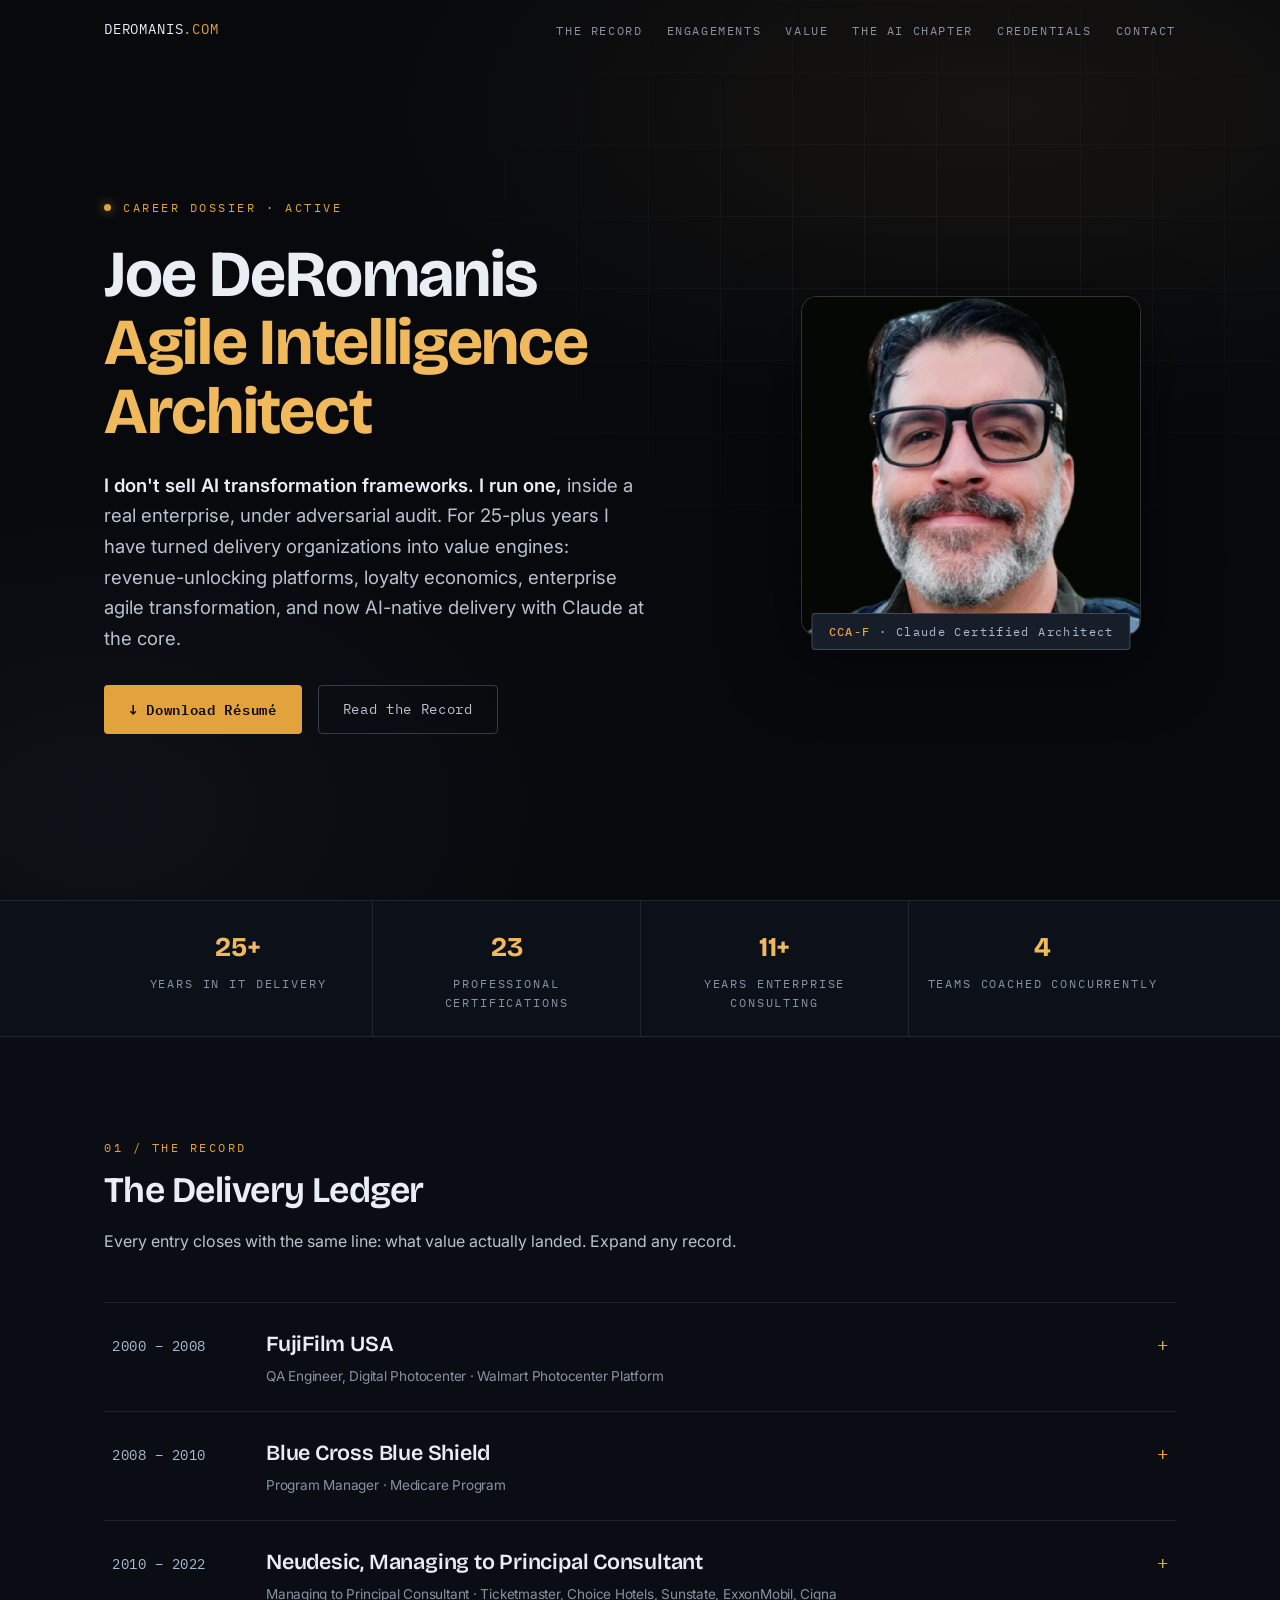
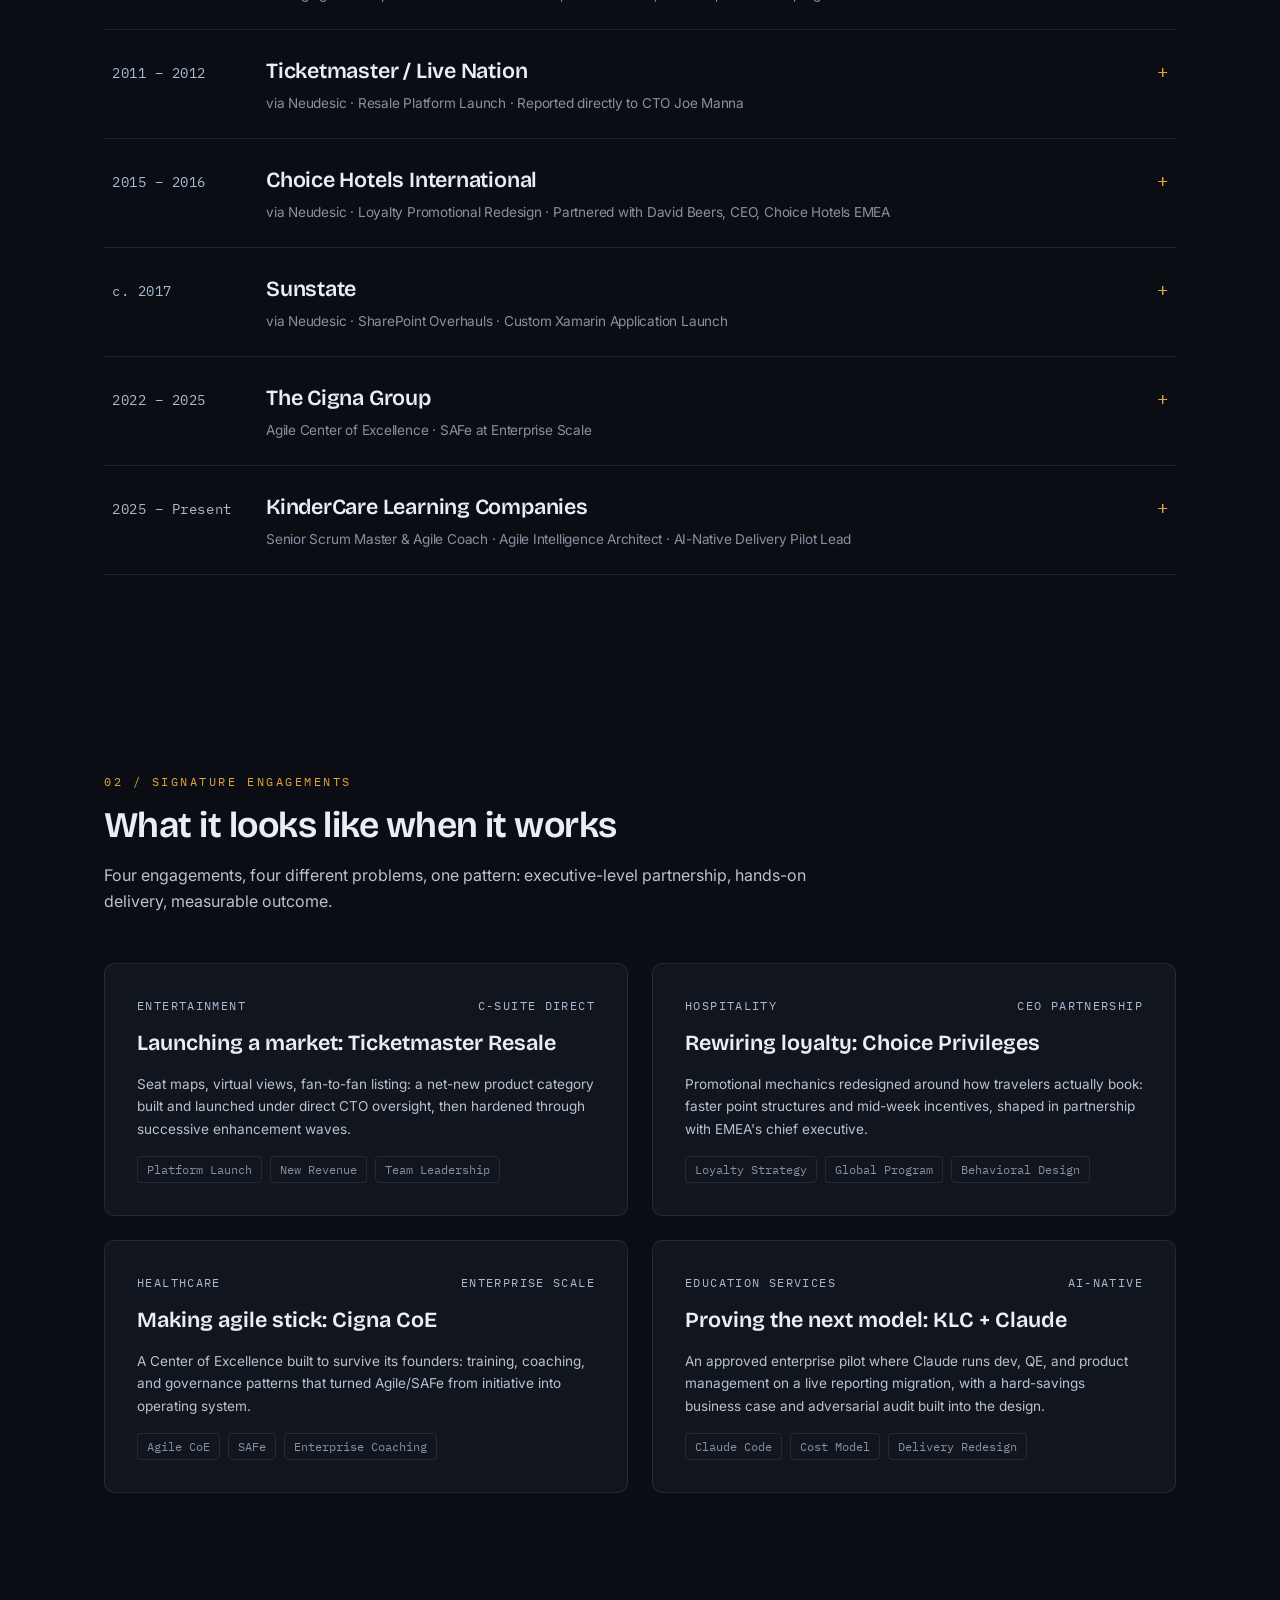
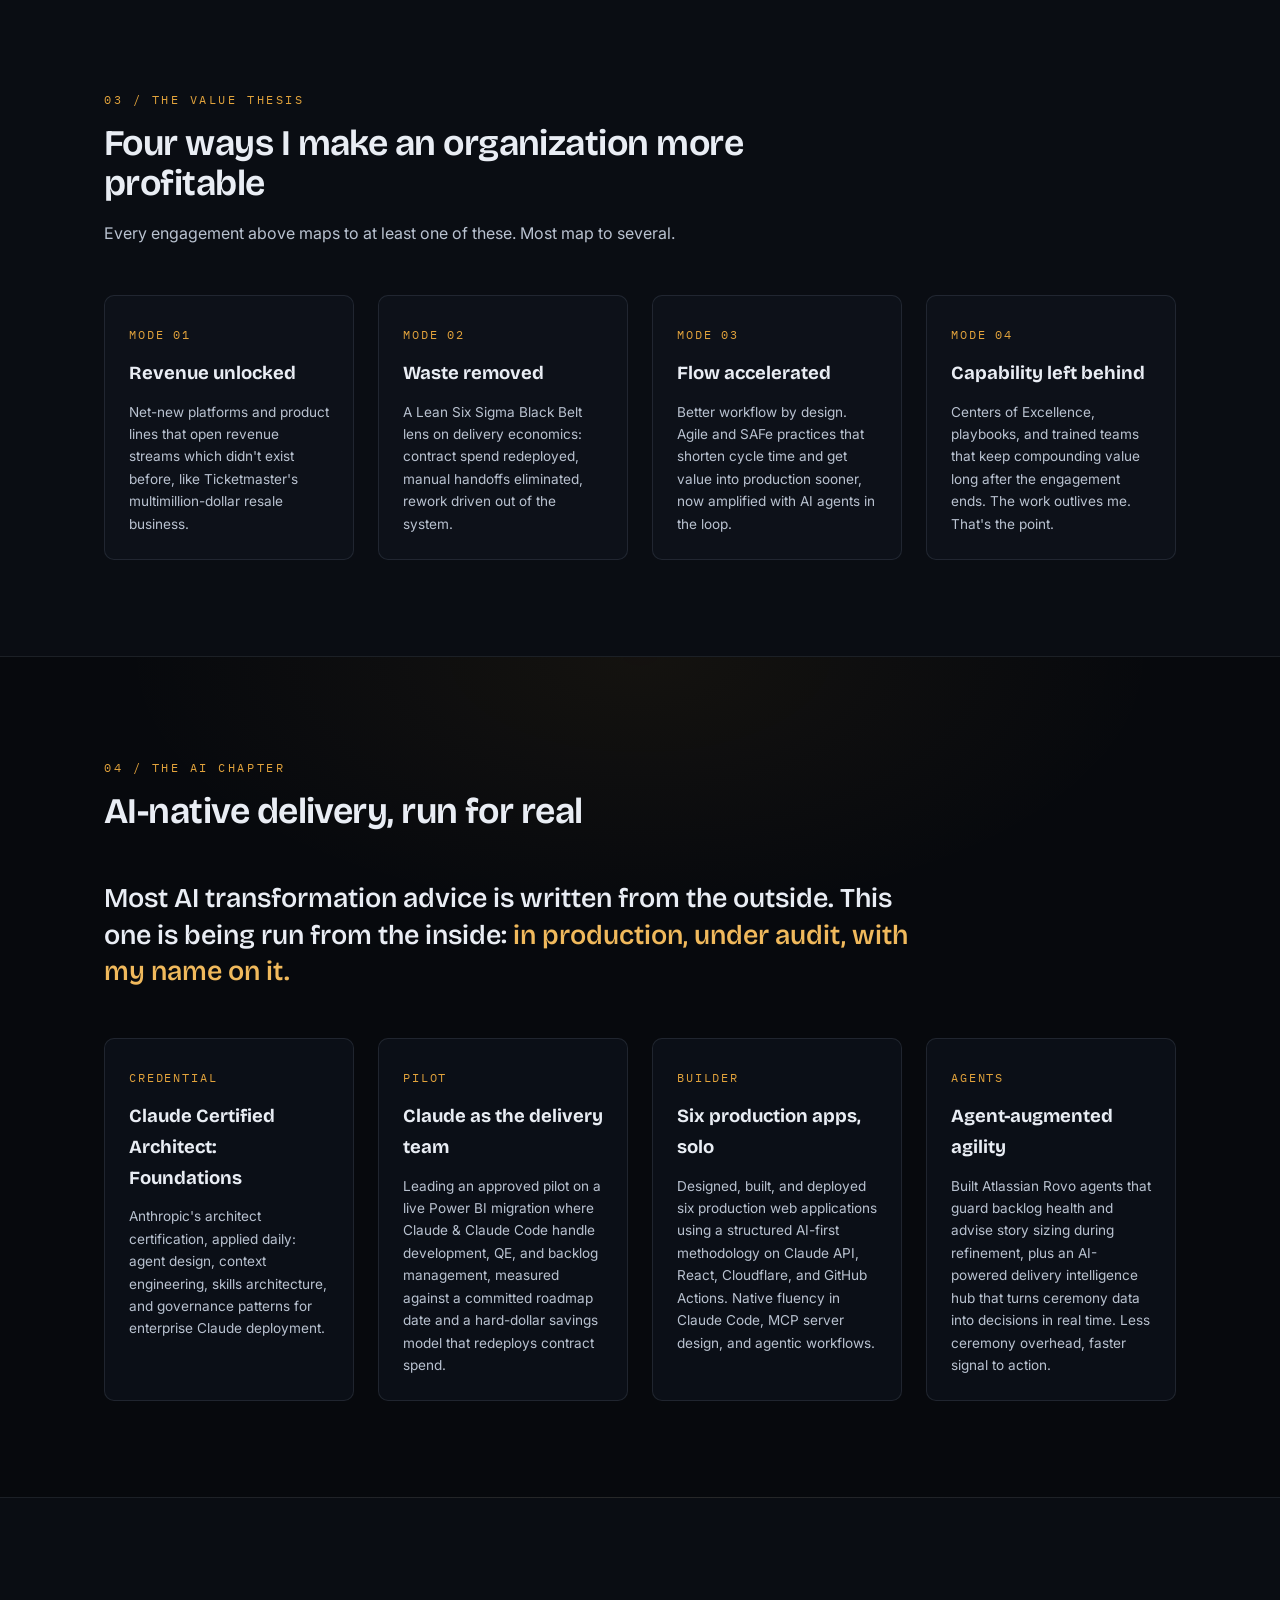
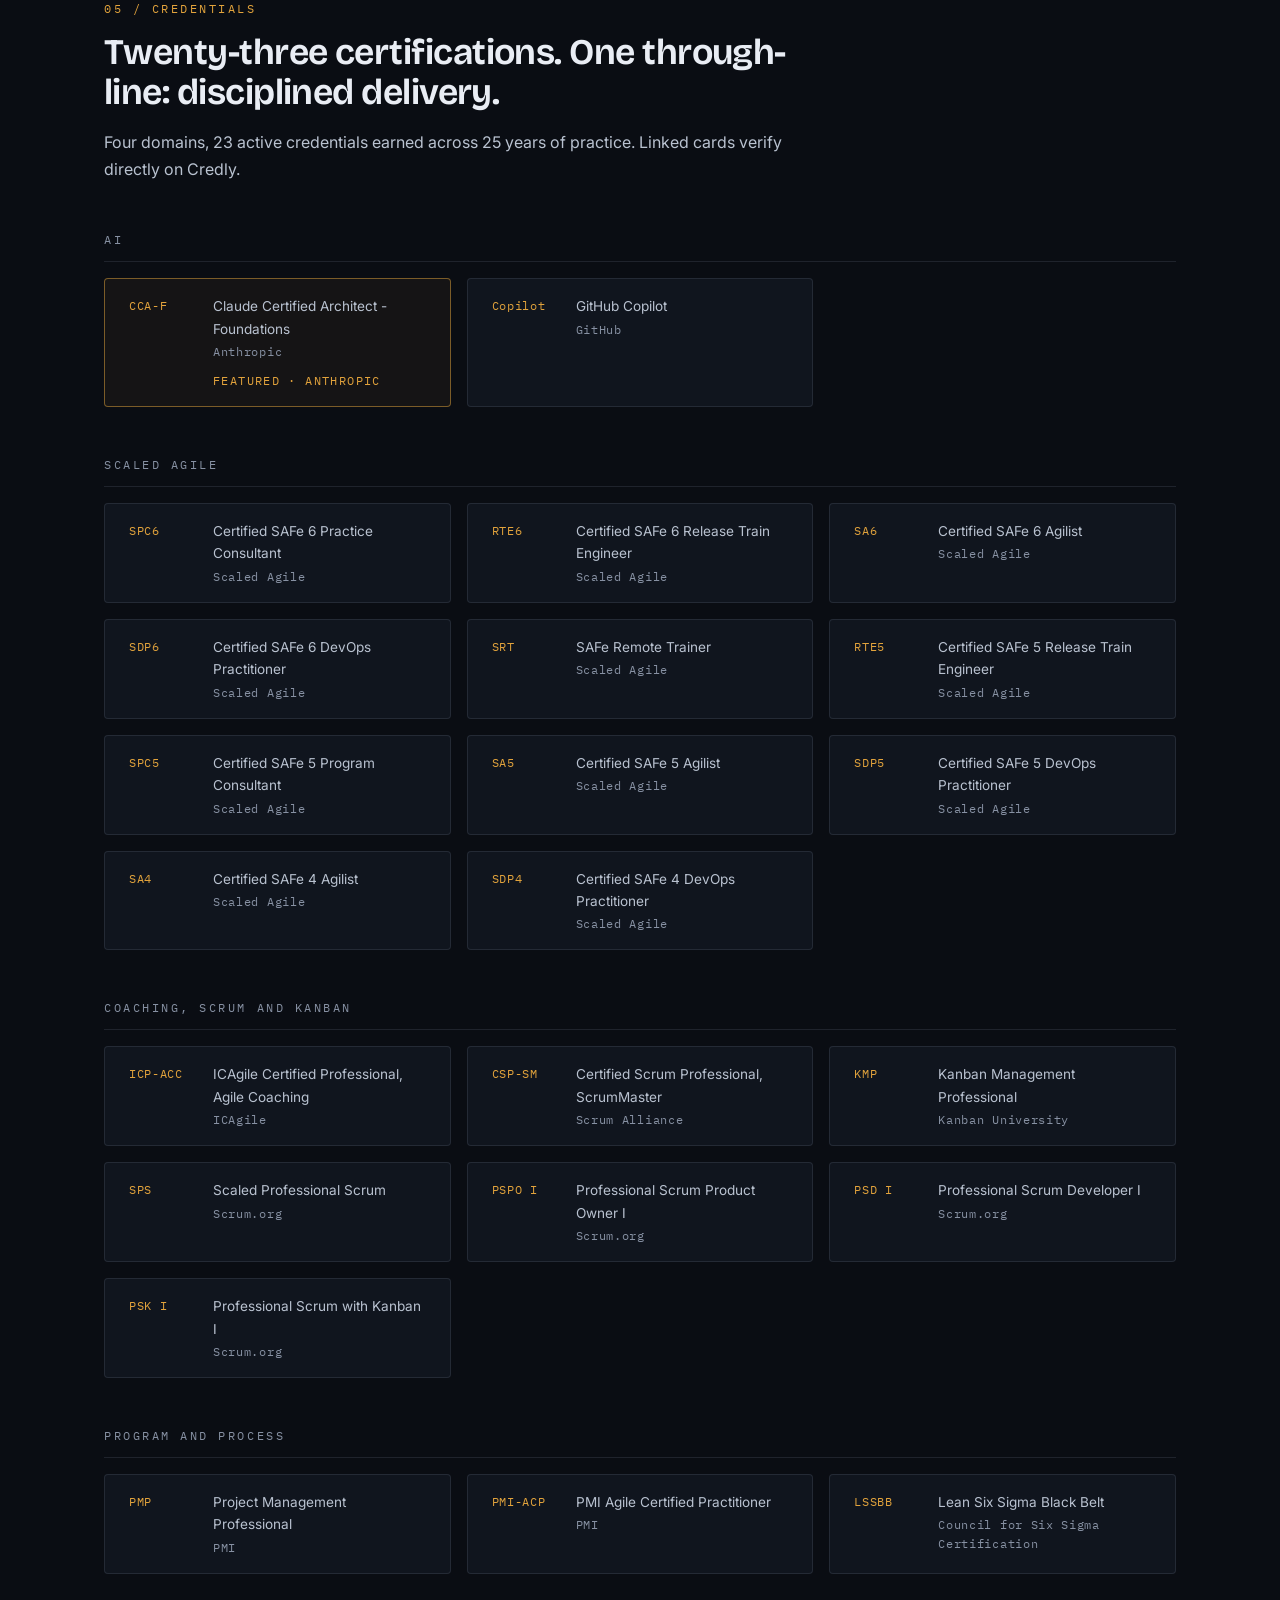
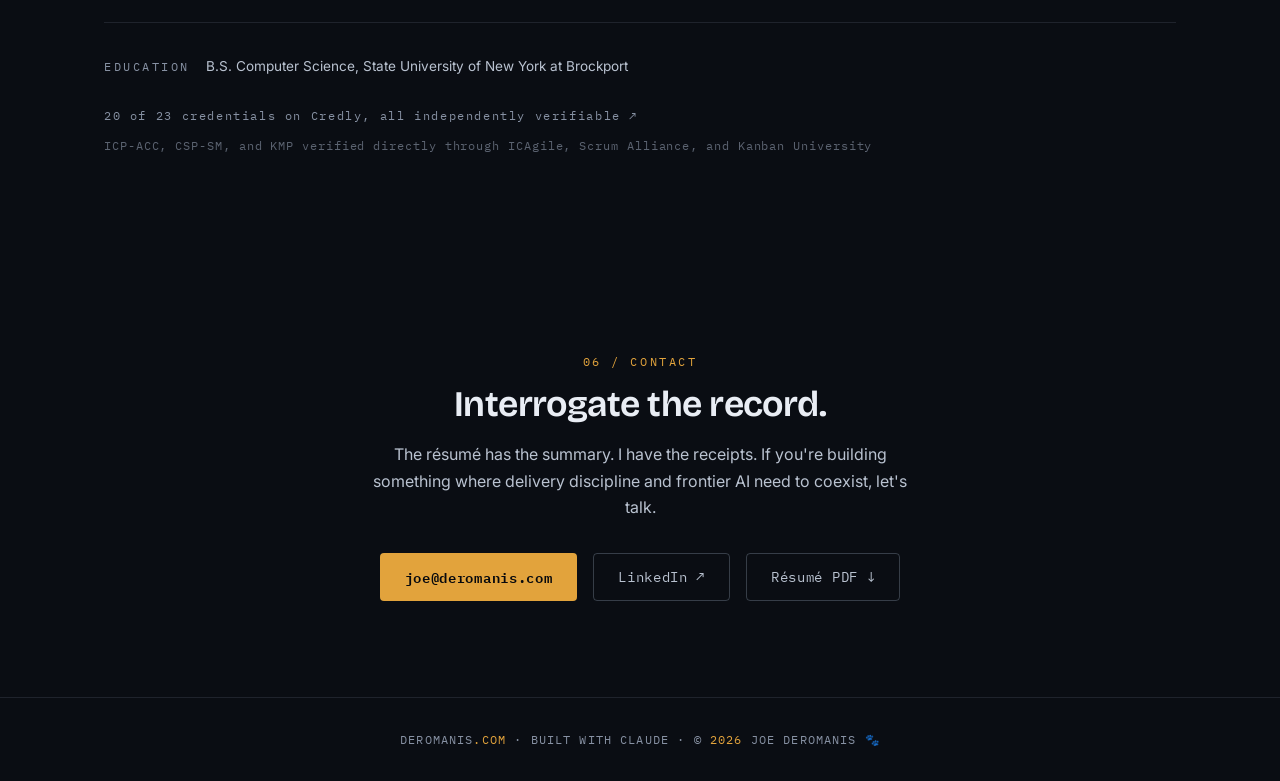
==== index.html @ f9d69400 "Credentials wall: verified 23-cert build, count corrections, updated resume" ====
<!DOCTYPE html>
<html lang="en">
<head>
  <meta charset="UTF-8">
  <meta name="viewport" content="width=device-width, initial-scale=1.0">
  <title>Joe DeRomanis | Claude Certified Architect and Agile Intelligence Architect</title>
  <meta name="description" content="Claude Certified Architect (Anthropic, early cohort) and enterprise Agile transformation leader. 25+ years of measurable value: from launching Ticketmaster's resale platform to running AI-native delivery with Claude inside a real enterprise.">
  <link rel="preconnect" href="https://fonts.googleapis.com">
  <link rel="preconnect" href="https://fonts.gstatic.com" crossorigin>
  <link href="https://fonts.googleapis.com/css2?family=Bricolage+Grotesque:opsz,wght@12..96,400..800&family=IBM+Plex+Mono:wght@400;500&family=Inter:wght@400;500;600&display=swap" rel="stylesheet">
  <link rel="canonical" href="https://deromanis.com/">
  <meta name="robots" content="index, follow">
  <meta name="author" content="Joe DeRomanis">
  <meta property="og:type" content="profile">
  <meta property="og:title" content="Joe DeRomanis | Agile Intelligence Architect | Claude Certified Architect">
  <meta property="og:description" content="Enterprise AI + Agile transformation leader. Claude Certified Architect (Anthropic, early cohort). 25+ years turning delivery organizations into value engines.">
  <meta property="og:url" content="https://deromanis.com/">
  <meta property="og:image" content="https://deromanis.com/assets/joe.jpg">
  <meta name="twitter:card" content="summary_large_image">
  <meta name="twitter:title" content="Joe DeRomanis | Agile Intelligence Architect | Claude Certified Architect">
  <meta name="twitter:image" content="https://deromanis.com/assets/joe.jpg">
  <link rel="icon" href="data:image/svg+xml,%3Csvg xmlns='http://www.w3.org/2000/svg' viewBox='0 0 32 32'%3E%3Crect width='32' height='32' rx='6' fill='%230A0D13'/%3E%3Ctext x='16' y='22' font-family='monospace' font-size='14' fill='%23E2A33C' text-anchor='middle'%3EJD%3C/text%3E%3C/svg%3E">
  <script type="application/ld+json">
  {
    "@context": "https://schema.org",
    "@type": "Person",
    "name": "Joe DeRomanis",
    "url": "https://deromanis.com",
    "image": "https://deromanis.com/assets/joe.jpg",
    "jobTitle": "Agile Intelligence Architect",
    "worksFor": { "@type": "Organization", "name": "KinderCare Learning Companies" },
    "alumniOf": { "@type": "CollegeOrUniversity", "name": "State University of New York at Brockport" },
    "email": "mailto:joe@deromanis.com",
    "address": { "@type": "PostalAddress", "addressRegion": "AZ", "addressCountry": "US" },
    "sameAs": [
      "https://www.linkedin.com/in/joederomanis/",
      "https://www.credly.com/users/joseph-deromanis/badges"
    ],
    "hasCredential": [
      { "@type": "EducationalOccupationalCredential", "name": "Claude Certified Architect - Foundations (CCA-F)", "credentialCategory": "certification", "recognizedBy": { "@type": "Organization", "name": "Anthropic" } },
      { "@type": "EducationalOccupationalCredential", "name": "SAFe Practice Consultant (SPC6)", "credentialCategory": "certification" },
      { "@type": "EducationalOccupationalCredential", "name": "Project Management Professional (PMP)", "credentialCategory": "certification" },
      { "@type": "EducationalOccupationalCredential", "name": "Lean Six Sigma Black Belt", "credentialCategory": "certification" }
    ],
    "knowsAbout": ["Claude", "Anthropic API", "Model Context Protocol", "Agentic Workflows", "AI Governance", "Agile Transformation", "SAFe", "Delivery Analytics"]
  }
  </script>
  <link rel="stylesheet" href="styles.css">
</head>
<body>

<nav class="nav" id="nav">
  <div class="nav-inner">
    <a class="nav-mark" href="#top">DEROMANIS<span>.COM</span></a>
    <ul class="nav-links">
      <li><a href="#record">The Record</a></li>
      <li><a href="#engagements">Engagements</a></li>
      <li><a href="#value">Value</a></li>
      <li><a href="#ai">The AI Chapter</a></li>
      <li><a href="#certs">Credentials</a></li>
      <li><a href="#contact">Contact</a></li>
    </ul>
  </div>
</nav>

<!-- ═══ HERO ═══ -->
<header class="hero" id="top">
  <div class="container hero-grid">
    <div>
      <div class="hero-kicker">
        <span class="dot" aria-hidden="true"></span>
        <span class="eyebrow">Career Dossier · Active</span>
      </div>
      <h1 class="h-display">Joe DeRomanis<br><em>Agile Intelligence Architect</em></h1>
      <p class="hero-thesis">
        <strong>I don't sell AI transformation frameworks. I run one,</strong> inside a real
        enterprise, under adversarial audit. For 25-plus years I have turned delivery
        organizations into value engines: revenue-unlocking platforms, loyalty economics,
        enterprise agile transformation, and now AI-native delivery with Claude at the core.
      </p>
      <div class="hero-actions">
        <a class="btn btn-primary" href="assets/Joe-DeRomanis-Resume.pdf" download>↓ Download Résumé</a>
        <a class="btn btn-ghost" href="#record">Read the Record</a>
      </div>
    </div>
    <div class="portrait-frame">
      <img src="assets/joe.jpg" alt="Joe DeRomanis" width="340" height="340">
      <div class="portrait-tag"><b>CCA-F</b> · Claude Certified Architect</div>
    </div>
  </div>
</header>

<!-- ═══ TELEMETRY ═══ -->
<div class="telemetry">
  <div class="container telemetry-grid">
    <div class="telemetry-cell"><div class="telemetry-num" data-count="25" data-suffix="+">0</div><div class="telemetry-label">Years in IT Delivery</div></div>
    <div class="telemetry-cell"><div class="telemetry-num" data-count="23">0</div><div class="telemetry-label">Professional Certifications</div></div>
    <div class="telemetry-cell"><div class="telemetry-num" data-count="11" data-suffix="+">0</div><div class="telemetry-label">Years Enterprise Consulting</div></div>
    <div class="telemetry-cell"><div class="telemetry-num" data-count="4">0</div><div class="telemetry-label">Teams Coached Concurrently</div></div>
  </div>
</div>

<!-- ═══ THE RECORD (Delivery Ledger) ═══ -->
<section id="record">
  <div class="container">
    <div class="section-head reveal">
      <span class="eyebrow">01 / The Record</span>
      <h2 class="h-section">The Delivery Ledger</h2>
      <p class="section-lede">Every entry closes with the same line: what value actually landed.
      Expand any record.</p>
    </div>

    <div class="ledger reveal">

      <div class="ledger-entry">
        <button class="ledger-row" aria-expanded="false">
          <span class="ledger-years">2000 – 2008</span>
          <span class="ledger-title">FujiFilm USA<small>QA Engineer, Digital Photocenter · Walmart Photocenter Platform</small></span>
          <span class="ledger-toggle" aria-hidden="true">+</span>
        </button>
        <div class="ledger-body"><div class="ledger-body-inner">
          <div class="ledger-detail">
            <span class="ledger-spacer"></span>
            <div>
              <p>Led testing for the Walmart Photocenter platform: one of retail's earliest
              large-scale web-to-print services, letting millions of customers order digital
              photos online for physical fulfillment years before "omnichannel" had a name.
              Owned quality across the entire chain, from the web ordering experience through
              physical lab production, ensuring what came out of the lab matched what the
              customer ordered on screen.</p>
              <div class="value-line">Quality discipline for groundbreaking digital-to-physical commerce at national retail scale: the engineering foundation everything since is built on.</div>
            </div>
          </div>
        </div></div>
      </div>

      <div class="ledger-entry">
        <button class="ledger-row" aria-expanded="false">
          <span class="ledger-years">2008 – 2010</span>
          <span class="ledger-title">Blue Cross Blue Shield<small>Program Manager · Medicare Program</small></span>
          <span class="ledger-toggle" aria-hidden="true">+</span>
        </button>
        <div class="ledger-body"><div class="ledger-body-inner">
          <div class="ledger-detail">
            <span class="ledger-spacer"></span>
            <div>
              <p>Managed a Medicare program in one of the most regulation-dense environments in
              American business, keeping the delivery team continuously aligned with nationwide
              CMS and state-level policy updates while holding schedule, scope, and stakeholder
              trust. First exposure to what became a career pattern: delivering inside
              regulated healthcare, later extended at Cigna.</p>
              <div class="value-line">A compliance-heavy program kept on track through constant regulatory change: program management under real constraint.</div>
            </div>
          </div>
        </div></div>
      </div>

      <div class="ledger-entry">
        <button class="ledger-row" aria-expanded="false">
          <span class="ledger-years">2010 – 2022</span>
          <span class="ledger-title">Neudesic, Managing to Principal Consultant<small>Managing to Principal Consultant · Ticketmaster, Choice Hotels, Sunstate, ExxonMobil, Cigna</small></span>
          <span class="ledger-toggle" aria-hidden="true">+</span>
        </button>
        <div class="ledger-body"><div class="ledger-body-inner">
          <div class="ledger-detail">
            <span class="ledger-spacer"></span>
            <div>
              <p>More than a decade across the enterprise consulting spectrum, from delivery lead to
              principal, serving Fortune-scale clients in entertainment, hospitality, energy,
              equipment services, and healthcare. Both sides of the table: I've sold the work,
              scoped the work, staffed the work, and been personally accountable for the P&amp;L
              of the work landing. The three engagements below are drawn from this era.</p>
              <div class="value-line">A repeatable pattern clients renewed year after year: walk into their hardest delivery problem, leave behind a working platform, a stronger team, and a cleaner cost structure.</div>
            </div>
          </div>
        </div></div>
      </div>

      <div class="ledger-entry">
        <button class="ledger-row" aria-expanded="false">
          <span class="ledger-years">2011 – 2012</span>
          <span class="ledger-title">Ticketmaster / Live Nation<small>via Neudesic · Resale Platform Launch · Reported directly to CTO Joe Manna</small></span>
          <span class="ledger-toggle" aria-hidden="true">+</span>
        </button>
        <div class="ledger-body"><div class="ledger-body-inner">
          <div class="ledger-detail">
            <span class="ledger-spacer"></span>
            <div>
              <p>Led the consulting team that launched Ticketmaster's resale platform, a
              ground-up build of capabilities that didn't exist anywhere in the company:
              interactive seat mapping, virtual seat views, and fan-to-fan listing. Delivered
              under direct CTO visibility, then drove refinement and enhancement cycles
              post-launch through 2012 and beyond.</p>
              <div class="value-line">Multimillion-dollar resale revenue stream unlocked; net-new product line for the market leader in live entertainment.</div>
            </div>
          </div>
        </div></div>
      </div>

      <div class="ledger-entry">
        <button class="ledger-row" aria-expanded="false">
          <span class="ledger-years">2015 – 2016</span>
          <span class="ledger-title">Choice Hotels International<small>via Neudesic · Loyalty Promotional Redesign · Partnered with David Beers, CEO, Choice Hotels EMEA</small></span>
          <span class="ledger-toggle" aria-hidden="true">+</span>
        </button>
        <div class="ledger-body"><div class="ledger-body-inner">
          <div class="ledger-detail">
            <span class="ledger-spacer"></span>
            <div>
              <p>Drove a large-scale redesign of the Choice Privileges promotional engine,
              introducing faster point-earning structures and mid-week stay incentives to shift
              booking behavior where hotels needed it most. Worked shoulder-to-shoulder with
              Choice Hotels EMEA chief executive David Beers to align program mechanics with
              revenue strategy across markets.</p>
              <div class="value-line">Loyalty program re-architected to drive mid-week occupancy and accelerate member engagement across a global hotel network.</div>
            </div>
          </div>
        </div></div>
      </div>

      <div class="ledger-entry">
        <button class="ledger-row" aria-expanded="false">
          <span class="ledger-years">c. 2017</span>
          <span class="ledger-title">Sunstate<small>via Neudesic · SharePoint Overhauls · Custom Xamarin Application Launch</small></span>
          <span class="ledger-toggle" aria-hidden="true">+</span>
        </button>
        <div class="ledger-body"><div class="ledger-body-inner">
          <div class="ledger-detail">
            <span class="ledger-spacer"></span>
            <div>
              <p>Led back-to-back modernization efforts for a major Arizona client: full
              SharePoint platform overhauls, followed by the launch of a custom application
              built with Xamarin that put integrated workflows directly in customers' hands
              instead of behind internal process walls.</p>
              <div class="value-line">Measurably stronger customer experience: a modernized collaboration platform plus a custom app with workflows integrated end to end, cutting manual handoffs out of the process.</div>
            </div>
          </div>
        </div></div>
      </div>

      <div class="ledger-entry">
        <button class="ledger-row" aria-expanded="false">
          <span class="ledger-years">2022 – 2025</span>
          <span class="ledger-title">The Cigna Group<small>Agile Center of Excellence · SAFe at Enterprise Scale</small></span>
          <span class="ledger-toggle" aria-hidden="true">+</span>
        </button>
        <div class="ledger-body"><div class="ledger-body-inner">
          <div class="ledger-detail">
            <span class="ledger-spacer"></span>
            <div>
              <p>Stood up the Agile Center of Excellence for one of the largest health services
              companies in the world, building the training curriculum, coaching practice, and
              governance patterns that made Agile and SAFe stick beyond the workshop room.
              Best practice wasn't a binder; it was enforced in how teams actually ran. Retained
              directly by the client after the consulting engagement ended, converting a
              12-year consulting relationship into a multi-year direct role.</p>
              <div class="value-line">An enterprise CoE that outlived its founders: agile practice institutionalized across the organization, with faster flow and less rework as the operating norm.</div>
            </div>
          </div>
        </div></div>
      </div>

      <div class="ledger-entry">
        <button class="ledger-row" aria-expanded="false">
          <span class="ledger-years">2025 – Present</span>
          <span class="ledger-title">KinderCare Learning Companies<small>Senior Scrum Master &amp; Agile Coach · Agile Intelligence Architect · AI-Native Delivery Pilot Lead</small></span>
          <span class="ledger-toggle" aria-hidden="true">+</span>
        </button>
        <div class="ledger-body"><div class="ledger-body-inner">
          <div class="ledger-detail">
            <span class="ledger-spacer"></span>
            <div>
              <p>Pioneered enterprise Claude adoption with CIO-level sponsorship: authored the
              security risk analysis, licensing strategy, and rollout plan end to end. Shipped a
              production AI delivery intelligence platform (Claude + Atlassian MCP + live Jira,
              Confluence, and Slack data) that replaced roughly 4 hours of manual sprint
              reporting per cycle with on-demand executive artifacts. Corrected velocity
              reporting that had been understated by up to 60%, restoring leadership trust in
              program metrics. Now leading an approved pilot where Claude and Claude Code run
              dev, QE, and product management on a live reporting migration, backed by a
              hard-savings cost model and sponsor-commissioned adversarial spot checks.</p>
              <div class="value-line">Enterprise-approved AI-native delivery pilot with a hard-dollar savings case: contract spend redeployed, roadmap dates beaten by design, and a playbook built to scale on success.</div>
            </div>
          </div>
        </div></div>
      </div>

    </div>
  </div>
</section>

<!-- ═══ SIGNATURE ENGAGEMENTS ═══ -->
<section id="engagements">
  <div class="container">
    <div class="section-head reveal">
      <span class="eyebrow">02 / Signature Engagements</span>
      <h2 class="h-section">What it looks like when it works</h2>
      <p class="section-lede">Four engagements, four different problems, one pattern:
      executive-level partnership, hands-on delivery, measurable outcome.</p>
    </div>
    <div class="eng-grid reveal">
      <article class="eng-card">
        <div class="eng-meta"><span>Entertainment</span><span>C-Suite Direct</span></div>
        <h3>Launching a market: Ticketmaster Resale</h3>
        <p>Seat maps, virtual views, fan-to-fan listing: a net-new product category built and
        launched under direct CTO oversight, then hardened through successive enhancement waves.</p>
        <div class="eng-tags"><span class="tag">Platform Launch</span><span class="tag">New Revenue</span><span class="tag">Team Leadership</span></div>
      </article>
      <article class="eng-card">
        <div class="eng-meta"><span>Hospitality</span><span>CEO Partnership</span></div>
        <h3>Rewiring loyalty: Choice Privileges</h3>
        <p>Promotional mechanics redesigned around how travelers actually book: faster point
        structures and mid-week incentives, shaped in partnership with EMEA's chief executive.</p>
        <div class="eng-tags"><span class="tag">Loyalty Strategy</span><span class="tag">Global Program</span><span class="tag">Behavioral Design</span></div>
      </article>
      <article class="eng-card">
        <div class="eng-meta"><span>Healthcare</span><span>Enterprise Scale</span></div>
        <h3>Making agile stick: Cigna CoE</h3>
        <p>A Center of Excellence built to survive its founders: training, coaching, and
        governance patterns that turned Agile/SAFe from initiative into operating system.</p>
        <div class="eng-tags"><span class="tag">Agile CoE</span><span class="tag">SAFe</span><span class="tag">Enterprise Coaching</span></div>
      </article>
      <article class="eng-card">
        <div class="eng-meta"><span>Education Services</span><span>AI-Native</span></div>
        <h3>Proving the next model: KLC + Claude</h3>
        <p>An approved enterprise pilot where Claude runs dev, QE, and product management on a
        live reporting migration, with a hard-savings business case and adversarial audit
        built into the design.</p>
        <div class="eng-tags"><span class="tag">Claude Code</span><span class="tag">Cost Model</span><span class="tag">Delivery Redesign</span></div>
      </article>
    </div>
  </div>
</section>


<!-- ═══ VALUE THESIS ═══ -->
<section id="value">
  <div class="container">
    <div class="section-head reveal">
      <span class="eyebrow">03 / The Value Thesis</span>
      <h2 class="h-section">Four ways I make an organization more profitable</h2>
      <p class="section-lede">Every engagement above maps to at least one of these. Most map to several.</p>
    </div>
    <div class="ai-grid value-grid reveal">
      <div class="ai-card">
        <span class="mono-index">MODE 01</span>
        <h3>Revenue unlocked</h3>
        <p>Net-new platforms and product lines that open revenue streams which didn't exist
        before, like Ticketmaster's multimillion-dollar resale business.</p>
      </div>
      <div class="ai-card">
        <span class="mono-index">MODE 02</span>
        <h3>Waste removed</h3>
        <p>A Lean Six Sigma Black Belt lens on delivery economics: contract spend redeployed,
        manual handoffs eliminated, rework driven out of the system.</p>
      </div>
      <div class="ai-card">
        <span class="mono-index">MODE 03</span>
        <h3>Flow accelerated</h3>
        <p>Better workflow by design. Agile and SAFe practices that shorten cycle time and get
        value into production sooner, now amplified with AI agents in the loop.</p>
      </div>
      <div class="ai-card">
        <span class="mono-index">MODE 04</span>
        <h3>Capability left behind</h3>
        <p>Centers of Excellence, playbooks, and trained teams that keep compounding value
        long after the engagement ends. The work outlives me. That's the point.</p>
      </div>
    </div>
  </div>
</section>

<!-- ═══ THE AI CHAPTER ═══ -->
<section class="ai-chapter" id="ai">
  <div class="container">
    <div class="section-head reveal">
      <span class="eyebrow">04 / The AI Chapter</span>
      <h2 class="h-section">AI-native delivery, run for real</h2>
    </div>
    <p class="ai-quote reveal">Most AI transformation advice is written from the outside.
    This one is being run from the inside: <em>in production, under audit, with my name on it.</em></p>
    <div class="ai-grid value-grid reveal">
      <div class="ai-card">
        <span class="mono-index">CREDENTIAL</span>
        <h3>Claude Certified Architect: Foundations</h3>
        <p>Anthropic's architect certification, applied daily: agent design, context engineering,
        skills architecture, and governance patterns for enterprise Claude deployment.</p>
      </div>
      <div class="ai-card">
        <span class="mono-index">PILOT</span>
        <h3>Claude as the delivery team</h3>
        <p>Leading an approved pilot on a live Power BI migration where Claude &amp; Claude Code
        handle development, QE, and backlog management, measured against a committed roadmap
        date and a hard-dollar savings model that redeploys contract spend.</p>
      </div>
      <div class="ai-card">
        <span class="mono-index">BUILDER</span>
        <h3>Six production apps, solo</h3>
        <p>Designed, built, and deployed six production web applications using a structured
        AI-first methodology on Claude API, React, Cloudflare, and GitHub Actions. Native
        fluency in Claude Code, MCP server design, and agentic workflows.</p>
      </div>
      <div class="ai-card">
        <span class="mono-index">AGENTS</span>
        <h3>Agent-augmented agility</h3>
        <p>Built Atlassian Rovo agents that guard backlog health and advise story sizing during
        refinement, plus an AI-powered delivery intelligence hub that turns ceremony data into
        decisions in real time. Less ceremony overhead, faster signal to action.</p>
      </div>
    </div>
  </div>
</section>

<!-- ═══ CREDENTIALS ═══ -->
<section id="certs">
  <div class="container">
    <div class="section-head reveal">
      <span class="eyebrow">05 / Credentials</span>
      <h2 class="h-section">Twenty-three certifications. One through-line: disciplined delivery.</h2>
      <p class="section-lede">Four domains, 23 active credentials earned across 25 years of practice. Linked cards verify directly on Credly.</p>
    </div>

    <div class="cert-wall reveal">

      <!-- AI -->
      <div class="cert-group">
        <div class="cert-group-label">AI</div>
        <div class="cert-group-cards">
          <a class="cert cert-link featured" href="https://www.credly.com/users/joseph-deromanis/badges" target="_blank" rel="noopener">
            <span class="cert-abbr">CCA-F</span>
            <span class="cert-info">
              <span class="cert-name">Claude Certified Architect - Foundations</span>
              <span class="cert-issuer">Anthropic</span>
              <span class="cert-tag">FEATURED · ANTHROPIC</span>
            </span>
            <span class="cert-arrow" aria-hidden="true">↗</span>
          </a>
          <a class="cert cert-link" href="https://www.credly.com/users/joseph-deromanis/badges" target="_blank" rel="noopener">
            <span class="cert-abbr">Copilot</span>
            <span class="cert-info">
              <span class="cert-name">GitHub Copilot</span>
              <span class="cert-issuer">GitHub</span>
            </span>
            <span class="cert-arrow" aria-hidden="true">↗</span>
          </a>
        </div>
      </div>

      <!-- SCALED AGILE -->
      <div class="cert-group">
        <div class="cert-group-label">SCALED AGILE</div>
        <div class="cert-group-cards">
          <a class="cert cert-link" href="https://www.credly.com/users/joseph-deromanis/badges" target="_blank" rel="noopener">
            <span class="cert-abbr">SPC6</span>
            <span class="cert-info">
              <span class="cert-name">Certified SAFe 6 Practice Consultant</span>
              <span class="cert-issuer">Scaled Agile</span>
            </span>
            <span class="cert-arrow" aria-hidden="true">↗</span>
          </a>
          <a class="cert cert-link" href="https://www.credly.com/users/joseph-deromanis/badges" target="_blank" rel="noopener">
            <span class="cert-abbr">RTE6</span>
            <span class="cert-info">
              <span class="cert-name">Certified SAFe 6 Release Train Engineer</span>
              <span class="cert-issuer">Scaled Agile</span>
            </span>
            <span class="cert-arrow" aria-hidden="true">↗</span>
          </a>
          <a class="cert cert-link" href="https://www.credly.com/users/joseph-deromanis/badges" target="_blank" rel="noopener">
            <span class="cert-abbr">SA6</span>
            <span class="cert-info">
              <span class="cert-name">Certified SAFe 6 Agilist</span>
              <span class="cert-issuer">Scaled Agile</span>
            </span>
            <span class="cert-arrow" aria-hidden="true">↗</span>
          </a>
          <a class="cert cert-link" href="https://www.credly.com/users/joseph-deromanis/badges" target="_blank" rel="noopener">
            <span class="cert-abbr">SDP6</span>
            <span class="cert-info">
              <span class="cert-name">Certified SAFe 6 DevOps Practitioner</span>
              <span class="cert-issuer">Scaled Agile</span>
            </span>
            <span class="cert-arrow" aria-hidden="true">↗</span>
          </a>
          <a class="cert cert-link" href="https://www.credly.com/users/joseph-deromanis/badges" target="_blank" rel="noopener">
            <span class="cert-abbr">SRT</span>
            <span class="cert-info">
              <span class="cert-name">SAFe Remote Trainer</span>
              <span class="cert-issuer">Scaled Agile</span>
            </span>
            <span class="cert-arrow" aria-hidden="true">↗</span>
          </a>
          <a class="cert cert-link" href="https://www.credly.com/users/joseph-deromanis/badges" target="_blank" rel="noopener">
            <span class="cert-abbr">RTE5</span>
            <span class="cert-info">
              <span class="cert-name">Certified SAFe 5 Release Train Engineer</span>
              <span class="cert-issuer">Scaled Agile</span>
            </span>
            <span class="cert-arrow" aria-hidden="true">↗</span>
          </a>
          <a class="cert cert-link" href="https://www.credly.com/users/joseph-deromanis/badges" target="_blank" rel="noopener">
            <span class="cert-abbr">SPC5</span>
            <span class="cert-info">
              <span class="cert-name">Certified SAFe 5 Program Consultant</span>
              <span class="cert-issuer">Scaled Agile</span>
            </span>
            <span class="cert-arrow" aria-hidden="true">↗</span>
          </a>
          <a class="cert cert-link" href="https://www.credly.com/users/joseph-deromanis/badges" target="_blank" rel="noopener">
            <span class="cert-abbr">SA5</span>
            <span class="cert-info">
              <span class="cert-name">Certified SAFe 5 Agilist</span>
              <span class="cert-issuer">Scaled Agile</span>
            </span>
            <span class="cert-arrow" aria-hidden="true">↗</span>
          </a>
          <a class="cert cert-link" href="https://www.credly.com/users/joseph-deromanis/badges" target="_blank" rel="noopener">
            <span class="cert-abbr">SDP5</span>
            <span class="cert-info">
              <span class="cert-name">Certified SAFe 5 DevOps Practitioner</span>
              <span class="cert-issuer">Scaled Agile</span>
            </span>
            <span class="cert-arrow" aria-hidden="true">↗</span>
          </a>
          <a class="cert cert-link" href="https://www.credly.com/users/joseph-deromanis/badges" target="_blank" rel="noopener">
            <span class="cert-abbr">SA4</span>
            <span class="cert-info">
              <span class="cert-name">Certified SAFe 4 Agilist</span>
              <span class="cert-issuer">Scaled Agile</span>
            </span>
            <span class="cert-arrow" aria-hidden="true">↗</span>
          </a>
          <a class="cert cert-link" href="https://www.credly.com/users/joseph-deromanis/badges" target="_blank" rel="noopener">
            <span class="cert-abbr">SDP4</span>
            <span class="cert-info">
              <span class="cert-name">Certified SAFe 4 DevOps Practitioner</span>
              <span class="cert-issuer">Scaled Agile</span>
            </span>
            <span class="cert-arrow" aria-hidden="true">↗</span>
          </a>
        </div>
      </div>

      <!-- COACHING, SCRUM AND KANBAN -->
      <div class="cert-group">
        <div class="cert-group-label">COACHING, SCRUM AND KANBAN</div>
        <div class="cert-group-cards">
          <div class="cert">
            <span class="cert-abbr">ICP-ACC</span>
            <span class="cert-info">
              <span class="cert-name">ICAgile Certified Professional, Agile Coaching</span>
              <span class="cert-issuer">ICAgile</span>
            </span>
          </div>
          <div class="cert">
            <span class="cert-abbr">CSP-SM</span>
            <span class="cert-info">
              <span class="cert-name">Certified Scrum Professional, ScrumMaster</span>
              <span class="cert-issuer">Scrum Alliance</span>
            </span>
          </div>
          <div class="cert">
            <span class="cert-abbr">KMP</span>
            <span class="cert-info">
              <span class="cert-name">Kanban Management Professional</span>
              <span class="cert-issuer">Kanban University</span>
            </span>
          </div>
          <a class="cert cert-link" href="https://www.credly.com/users/joseph-deromanis/badges" target="_blank" rel="noopener">
            <span class="cert-abbr">SPS</span>
            <span class="cert-info">
              <span class="cert-name">Scaled Professional Scrum</span>
              <span class="cert-issuer">Scrum.org</span>
            </span>
            <span class="cert-arrow" aria-hidden="true">↗</span>
          </a>
          <a class="cert cert-link" href="https://www.credly.com/users/joseph-deromanis/badges" target="_blank" rel="noopener">
            <span class="cert-abbr">PSPO I</span>
            <span class="cert-info">
              <span class="cert-name">Professional Scrum Product Owner I</span>
              <span class="cert-issuer">Scrum.org</span>
            </span>
            <span class="cert-arrow" aria-hidden="true">↗</span>
          </a>
          <a class="cert cert-link" href="https://www.credly.com/users/joseph-deromanis/badges" target="_blank" rel="noopener">
            <span class="cert-abbr">PSD I</span>
            <span class="cert-info">
              <span class="cert-name">Professional Scrum Developer I</span>
              <span class="cert-issuer">Scrum.org</span>
            </span>
            <span class="cert-arrow" aria-hidden="true">↗</span>
          </a>
          <a class="cert cert-link" href="https://www.credly.com/users/joseph-deromanis/badges" target="_blank" rel="noopener">
            <span class="cert-abbr">PSK I</span>
            <span class="cert-info">
              <span class="cert-name">Professional Scrum with Kanban I</span>
              <span class="cert-issuer">Scrum.org</span>
            </span>
            <span class="cert-arrow" aria-hidden="true">↗</span>
          </a>
        </div>
      </div>

      <!-- PROGRAM AND PROCESS -->
      <div class="cert-group">
        <div class="cert-group-label">PROGRAM AND PROCESS</div>
        <div class="cert-group-cards">
          <a class="cert cert-link" href="https://www.credly.com/users/joseph-deromanis/badges" target="_blank" rel="noopener">
            <span class="cert-abbr">PMP</span>
            <span class="cert-info">
              <span class="cert-name">Project Management Professional</span>
              <span class="cert-issuer">PMI</span>
            </span>
            <span class="cert-arrow" aria-hidden="true">↗</span>
          </a>
          <a class="cert cert-link" href="https://www.credly.com/users/joseph-deromanis/badges" target="_blank" rel="noopener">
            <span class="cert-abbr">PMI-ACP</span>
            <span class="cert-info">
              <span class="cert-name">PMI Agile Certified Practitioner</span>
              <span class="cert-issuer">PMI</span>
            </span>
            <span class="cert-arrow" aria-hidden="true">↗</span>
          </a>
          <a class="cert cert-link" href="https://www.credly.com/users/joseph-deromanis/badges" target="_blank" rel="noopener">
            <span class="cert-abbr">LSSBB</span>
            <span class="cert-info">
              <span class="cert-name">Lean Six Sigma Black Belt</span>
              <span class="cert-issuer">Council for Six Sigma Certification</span>
            </span>
            <span class="cert-arrow" aria-hidden="true">↗</span>
          </a>
        </div>
      </div>

    </div><!-- /.cert-wall -->

    <!-- Education -->
    <div class="cert-education reveal">
      <span class="cert-edu-label">EDUCATION</span>
      <span class="cert-edu-text">B.S. Computer Science, State University of New York at Brockport</span>
    </div>

    <!-- Credly footer -->
    <div class="cert-footer reveal">
      <a href="https://www.credly.com/users/joseph-deromanis/badges" target="_blank" rel="noopener">20 of 23 credentials on Credly, all independently verifiable ↗</a>
      <div class="cert-footer-sub">ICP-ACC, CSP-SM, and KMP verified directly through ICAgile, Scrum Alliance, and Kanban University</div>
    </div>

  </div>
</section>

<!-- ═══ CONTACT ═══ -->
<section class="contact" id="contact">
  <div class="container reveal">
    <span class="eyebrow">06 / Contact</span>
    <h2 class="h-section">Interrogate the record.</h2>
    <p>The résumé has the summary. I have the receipts. If you're building something where
    delivery discipline and frontier AI need to coexist, let's talk.</p>
    <div class="hero-actions" style="justify-content:center;">
      <a class="btn btn-primary" href="mailto:joe@deromanis.com">joe@deromanis.com</a>
      <a class="btn btn-ghost" href="https://www.linkedin.com/in/joederomanis/" rel="noopener">LinkedIn ↗</a>
      <a class="btn btn-ghost" href="assets/Joe-DeRomanis-Resume.pdf" download>Résumé PDF ↓</a>
    </div>
  </div>
</section>

<footer>
  DEROMANIS<span>.COM</span> · BUILT WITH CLAUDE · © <span id="year"></span> JOE DEROMANIS 🐾
</footer>

<script src="app.js"></script>
</body>
</html>
---- styles.css ----
/* ══════════════════════════════════════════════════════════════
   DEROMANIS.COM — DESIGN SYSTEM
   Direction: "Briefing Dossier" — frontier-lab dark, signal amber
   ══════════════════════════════════════════════════════════════ */

:root {
  /* Primitives */
  --ink-950: #07090D;
  --ink-900: #0A0D13;
  --ink-800: #10151E;
  --ink-700: #171E2A;
  --ink-600: #232C3B;
  --amber-400: #F0B95C;
  --amber-500: #E2A33C;
  --amber-700: #8A6120;
  --steel-300: #A9BBD1;
  --steel-500: #7A93AF;
  --paper-100: #E9EDF4;
  --paper-300: #B9C2D0;
  --paper-500: #8791A3;

  /* Semantic */
  --bg: var(--ink-900);
  --bg-deep: var(--ink-950);
  --surface: var(--ink-800);
  --surface-raised: var(--ink-700);
  --line: rgba(169, 187, 209, 0.13);
  --line-strong: rgba(169, 187, 209, 0.28);
  --accent: var(--amber-500);
  --accent-bright: var(--amber-400);
  --accent-dim: var(--amber-700);
  --text: var(--paper-100);
  --text-soft: var(--paper-300);
  --text-muted: var(--paper-500);
  --data: var(--steel-300);

  /* Type */
  --font-display: 'Bricolage Grotesque', system-ui, sans-serif;
  --font-body: 'Inter', system-ui, sans-serif;
  --font-mono: 'IBM Plex Mono', ui-monospace, monospace;

  --text-xs: 0.72rem;
  --text-sm: 0.85rem;
  --text-base: 1rem;
  --text-lg: 1.16rem;
  --text-xl: 1.35rem;
  --text-2xl: 1.7rem;
  --text-3xl: 2.25rem;
  --text-4xl: clamp(2.6rem, 5.5vw, 4.1rem);

  /* Space */
  --s1: 0.25rem; --s2: 0.5rem; --s3: 0.75rem; --s4: 1rem;
  --s6: 1.5rem; --s8: 2rem; --s12: 3rem; --s16: 4rem; --s24: 6rem;

  --radius-sm: 4px;
  --radius-md: 10px;
  --radius-lg: 16px;

  --dur-fast: 160ms;
  --dur: 280ms;
  --ease: cubic-bezier(0.4, 0, 0.2, 1);

  --container: 1120px;
}

* { margin: 0; padding: 0; box-sizing: border-box; }

html { scroll-behavior: smooth; }

body {
  background: var(--bg);
  color: var(--text);
  font-family: var(--font-body);
  font-size: var(--text-base);
  line-height: 1.65;
  -webkit-font-smoothing: antialiased;
  overflow-x: hidden;
}

::selection { background: var(--accent-dim); color: var(--paper-100); }

.container {
  width: 100%;
  max-width: var(--container);
  margin: 0 auto;
  padding: 0 var(--s6);
}

/* ── Typography roles ─────────────────────────────── */
.eyebrow {
  font-family: var(--font-mono);
  font-size: var(--text-xs);
  letter-spacing: 0.22em;
  text-transform: uppercase;
  color: var(--accent);
}

.h-display {
  font-family: var(--font-display);
  font-size: var(--text-4xl);
  font-weight: 700;
  line-height: 1.04;
  letter-spacing: -0.02em;
}

.h-section {
  font-family: var(--font-display);
  font-size: var(--text-3xl);
  font-weight: 640;
  line-height: 1.12;
  letter-spacing: -0.015em;
  margin-top: var(--s3);
}

.mono { font-family: var(--font-mono); }

/* ── Nav ──────────────────────────────────────────── */
.nav {
  position: fixed;
  top: 0; left: 0; right: 0;
  z-index: 100;
  border-bottom: 1px solid transparent;
  transition: background var(--dur) var(--ease), border-color var(--dur) var(--ease);
}
.nav.scrolled {
  background: rgba(10, 13, 19, 0.86);
  backdrop-filter: blur(14px);
  border-color: var(--line);
}
.nav-inner {
  display: flex;
  align-items: center;
  justify-content: space-between;
  padding: var(--s4) var(--s6);
  max-width: var(--container);
  margin: 0 auto;
}
.nav-mark {
  font-family: var(--font-mono);
  font-size: var(--text-sm);
  color: var(--text);
  text-decoration: none;
  letter-spacing: 0.06em;
}
.nav-mark span { color: var(--accent); }
.nav-links { display: flex; gap: var(--s6); list-style: none; }
.nav-links a {
  font-family: var(--font-mono);
  font-size: var(--text-xs);
  letter-spacing: 0.14em;
  text-transform: uppercase;
  color: var(--text-muted);
  text-decoration: none;
  transition: color var(--dur-fast);
}
.nav-links a:hover, .nav-links a:focus-visible { color: var(--accent-bright); }

/* ── Hero ─────────────────────────────────────────── */
.hero {
  min-height: 100svh;
  display: flex;
  align-items: center;
  position: relative;
  padding: var(--s24) 0 var(--s16);
  background:
    radial-gradient(1100px 520px at 78% 12%, rgba(226, 163, 60, 0.07), transparent 60%),
    radial-gradient(900px 600px at 8% 90%, rgba(122, 147, 175, 0.06), transparent 55%),
    var(--bg-deep);
}
.hero::after {
  content: '';
  position: absolute; inset: 0;
  background-image: linear-gradient(var(--line) 1px, transparent 1px),
    linear-gradient(90deg, var(--line) 1px, transparent 1px);
  background-size: 72px 72px;
  mask-image: radial-gradient(760px 480px at 72% 30%, rgba(0,0,0,0.5), transparent 75%);
  pointer-events: none;
}
.hero-grid {
  display: grid;
  grid-template-columns: 1.35fr 0.9fr;
  gap: var(--s12);
  align-items: center;
  position: relative;
  z-index: 1;
}
.hero-kicker {
  display: flex;
  align-items: center;
  gap: var(--s3);
  margin-bottom: var(--s6);
}
.hero-kicker .dot {
  width: 7px; height: 7px;
  border-radius: 50%;
  background: var(--accent);
  box-shadow: 0 0 12px rgba(226, 163, 60, 0.8);
  animation: pulse 2.4s infinite;
}
@keyframes pulse { 50% { opacity: 0.35; } }

.hero h1 em {
  font-style: normal;
  color: var(--accent-bright);
}
.hero-thesis {
  margin-top: var(--s6);
  max-width: 34rem;
  font-size: var(--text-lg);
  color: var(--text-soft);
}
.hero-thesis strong { color: var(--text); font-weight: 600; }

.hero-actions { display: flex; gap: var(--s4); margin-top: var(--s8); flex-wrap: wrap; }

.btn {
  font-family: var(--font-mono);
  font-size: var(--text-sm);
  letter-spacing: 0.05em;
  padding: var(--s3) var(--s6);
  border-radius: var(--radius-sm);
  text-decoration: none;
  cursor: pointer;
  transition: all var(--dur-fast) var(--ease);
  border: 1px solid transparent;
  display: inline-flex;
  align-items: center;
  gap: var(--s2);
}
.btn-primary { background: var(--accent); color: var(--ink-950); font-weight: 600; }
.btn-primary:hover { background: var(--accent-bright); transform: translateY(-1px); }
.btn-ghost { border-color: var(--line-strong); color: var(--text-soft); }
.btn-ghost:hover { border-color: var(--accent); color: var(--accent-bright); }
.btn:focus-visible { outline: 2px solid var(--accent-bright); outline-offset: 2px; }

/* Portrait */
.portrait-frame {
  position: relative;
  justify-self: center;
}
.portrait-frame img {
  width: min(340px, 72vw);
  aspect-ratio: 1;
  border-radius: var(--radius-lg);
  display: block;
  border: 1px solid var(--line-strong);
  background: #000;
  box-shadow: 0 24px 70px rgba(0, 0, 0, 0.55);
}
.portrait-tag {
  position: absolute;
  bottom: -14px; left: 50%;
  transform: translateX(-50%);
  background: var(--surface-raised);
  border: 1px solid var(--line-strong);
  border-radius: var(--radius-sm);
  padding: var(--s2) var(--s4);
  font-family: var(--font-mono);
  font-size: var(--text-xs);
  letter-spacing: 0.12em;
  color: var(--data);
  white-space: nowrap;
}
.portrait-tag b { color: var(--accent); font-weight: 500; }

/* Telemetry strip */
.telemetry {
  border-top: 1px solid var(--line);
  border-bottom: 1px solid var(--line);
  background: rgba(16, 21, 30, 0.55);
}
.telemetry-grid {
  display: grid;
  grid-template-columns: repeat(4, 1fr);
}
.telemetry-cell {
  padding: var(--s6) var(--s4);
  text-align: center;
  border-left: 1px solid var(--line);
}
.telemetry-cell:first-child { border-left: none; }
.telemetry-num {
  font-family: var(--font-display);
  font-size: var(--text-2xl);
  font-weight: 700;
  color: var(--accent-bright);
}
.telemetry-label {
  font-family: var(--font-mono);
  font-size: var(--text-xs);
  letter-spacing: 0.16em;
  text-transform: uppercase;
  color: var(--text-muted);
  margin-top: var(--s1);
}

/* ── Sections ─────────────────────────────────────── */
section { padding: var(--s24) 0; }
.section-head { max-width: 44rem; margin-bottom: var(--s12); }
.section-lede { margin-top: var(--s4); color: var(--text-soft); }

/* ── The Delivery Ledger (timeline) ───────────────── */
.ledger { border-top: 1px solid var(--line); }
.ledger-entry {
  border-bottom: 1px solid var(--line);
}
.ledger-row {
  width: 100%;
  display: grid;
  grid-template-columns: 130px 1fr auto;
  gap: var(--s6);
  align-items: baseline;
  padding: var(--s6) var(--s2);
  background: none;
  border: none;
  color: inherit;
  text-align: left;
  font: inherit;
  cursor: pointer;
  transition: background var(--dur-fast);
}
.ledger-row:hover, .ledger-row:focus-visible { background: rgba(226, 163, 60, 0.045); }
.ledger-row:focus-visible { outline: 2px solid var(--accent); outline-offset: -2px; }
.ledger-years {
  font-family: var(--font-mono);
  font-size: var(--text-sm);
  color: var(--data);
  letter-spacing: 0.04em;
}
.ledger-title {
  font-family: var(--font-display);
  font-size: var(--text-xl);
  font-weight: 600;
  letter-spacing: -0.01em;
}
.ledger-title small {
  display: block;
  font-family: var(--font-body);
  font-size: var(--text-sm);
  font-weight: 400;
  color: var(--text-muted);
  margin-top: 2px;
}
.ledger-toggle {
  font-family: var(--font-mono);
  color: var(--accent);
  font-size: var(--text-lg);
  transition: transform var(--dur) var(--ease);
}
.ledger-entry.open .ledger-toggle { transform: rotate(45deg); }
.ledger-body {
  display: grid;
  grid-template-rows: 0fr;
  transition: grid-template-rows var(--dur) var(--ease);
}
.ledger-entry.open .ledger-body { grid-template-rows: 1fr; }
.ledger-body-inner { overflow: hidden; }
.ledger-detail {
  padding: 0 var(--s2) var(--s8);
  margin-left: 0;
  display: grid;
  grid-template-columns: 130px 1fr;
  gap: var(--s6);
}
.ledger-detail p { color: var(--text-soft); max-width: 46rem; margin-bottom: var(--s4); }
.value-line {
  font-family: var(--font-mono);
  font-size: var(--text-sm);
  color: var(--accent-bright);
  border-left: 2px solid var(--accent);
  padding-left: var(--s4);
  margin-top: var(--s2);
}
.value-line::before {
  content: 'VALUE DELIVERED — ';
  color: var(--text-muted);
  letter-spacing: 0.1em;
}

/* ── Engagement cards ─────────────────────────────── */
.eng-grid {
  display: grid;
  grid-template-columns: repeat(2, 1fr);
  gap: var(--s6);
}
.eng-card {
  background: var(--surface);
  border: 1px solid var(--line);
  border-radius: var(--radius-md);
  padding: var(--s8);
  display: flex;
  flex-direction: column;
  gap: var(--s4);
  transition: border-color var(--dur), transform var(--dur);
}
.eng-card:hover { border-color: rgba(226, 163, 60, 0.4); transform: translateY(-3px); }
.eng-meta {
  display: flex;
  justify-content: space-between;
  font-family: var(--font-mono);
  font-size: var(--text-xs);
  letter-spacing: 0.12em;
  color: var(--data);
  text-transform: uppercase;
}
.eng-card h3 {
  font-family: var(--font-display);
  font-size: var(--text-xl);
  font-weight: 640;
  line-height: 1.2;
}
.eng-card p { color: var(--text-soft); font-size: var(--text-sm); flex: 1; }
.eng-tags { display: flex; flex-wrap: wrap; gap: var(--s2); }
.tag {
  font-family: var(--font-mono);
  font-size: var(--text-xs);
  color: var(--text-muted);
  border: 1px solid var(--line);
  border-radius: var(--radius-sm);
  padding: 3px 9px;
}

/* ── AI Chapter ───────────────────────────────────── */
.ai-chapter {
  background:
    radial-gradient(800px 400px at 50% 0%, rgba(226, 163, 60, 0.06), transparent 65%),
    var(--bg-deep);
  border-top: 1px solid var(--line);
  border-bottom: 1px solid var(--line);
}
.ai-quote {
  font-family: var(--font-display);
  font-size: var(--text-2xl);
  font-weight: 560;
  line-height: 1.35;
  max-width: 52rem;
  margin: var(--s8) 0 var(--s12);
  color: var(--text);
}
.ai-quote em { color: var(--accent-bright); font-style: normal; }
.ai-grid {
  display: grid;
  grid-template-columns: repeat(3, 1fr);
  gap: var(--s6);
}
.ai-card {
  border: 1px solid var(--line);
  border-radius: var(--radius-md);
  padding: var(--s6);
  background: rgba(16, 21, 30, 0.6);
}
.ai-card .mono-index {
  font-family: var(--font-mono);
  font-size: var(--text-xs);
  color: var(--accent);
  letter-spacing: 0.16em;
}
.ai-card h3 {
  font-family: var(--font-display);
  font-size: var(--text-lg);
  margin: var(--s3) 0 var(--s3);
}
.ai-card p { font-size: var(--text-sm); color: var(--text-soft); }

/* ── Certifications ───────────────────────────────── */
.cert-grid {
  display: grid;
  grid-template-columns: repeat(3, 1fr);
  gap: var(--s4);
}
.cert {
  position: relative;
  border: 1px solid var(--line);
  border-radius: var(--radius-sm);
  padding: var(--s4) var(--s6);
  display: flex;
  align-items: flex-start;
  gap: var(--s4);
  background: var(--surface);
}
.cert.featured { border-color: rgba(226, 163, 60, 0.5); background: rgba(226, 163, 60, 0.05); }
.cert-abbr {
  font-family: var(--font-mono);
  font-size: var(--text-xs);
  color: var(--accent);
  min-width: 68px;
  letter-spacing: 0.06em;
  padding-top: 1px;
}
.cert-name { font-size: var(--text-sm); color: var(--text-soft); }
.cert-more {
  grid-column: 1 / -1;
  text-align: center;
  font-family: var(--font-mono);
  font-size: var(--text-xs);
  color: var(--text-muted);
  letter-spacing: 0.14em;
  padding: var(--s4);
}

/* ── Credentials wall (grouped) ──────────────────── */
.cert-wall {
  display: flex;
  flex-direction: column;
  gap: var(--s12);
}
.cert-group { display: flex; flex-direction: column; gap: var(--s4); }
.cert-group-label {
  font-family: var(--font-mono);
  font-size: var(--text-xs);
  letter-spacing: 0.22em;
  text-transform: uppercase;
  color: var(--text-muted);
  padding-bottom: var(--s3);
  border-bottom: 1px solid var(--line);
}
.cert-group-cards {
  display: grid;
  grid-template-columns: repeat(3, 1fr);
  gap: var(--s4);
}
.cert-info {
  display: flex;
  flex-direction: column;
  gap: 2px;
  flex: 1;
  min-width: 0;
}
.cert-issuer {
  font-family: var(--font-mono);
  font-size: var(--text-xs);
  color: var(--text-muted);
  letter-spacing: 0.06em;
}
.cert-tag {
  font-family: var(--font-mono);
  font-size: var(--text-xs);
  color: var(--accent);
  letter-spacing: 0.12em;
  margin-top: var(--s2);
}
.cert-link {
  text-decoration: none;
  color: inherit;
  transition: border-color var(--dur-fast) var(--ease);
}
.cert-link .cert-arrow {
  position: absolute;
  top: var(--s3);
  right: var(--s3);
  font-family: var(--font-mono);
  font-size: var(--text-xs);
  color: var(--accent);
  opacity: 0;
  transition: opacity var(--dur-fast) var(--ease);
  line-height: 1;
}
.cert-link:hover { border-color: rgba(226, 163, 60, 0.4); }
.cert-link:hover .cert-arrow { opacity: 1; }
.cert-link.featured:hover { border-color: rgba(226, 163, 60, 0.7); }
.cert-link:focus-visible {
  outline: 2px solid var(--accent-bright);
  outline-offset: 2px;
}
.cert-education {
  display: flex;
  align-items: baseline;
  gap: var(--s4);
  margin-top: var(--s12);
  padding-top: var(--s8);
  border-top: 1px solid var(--line);
}
.cert-edu-label {
  font-family: var(--font-mono);
  font-size: var(--text-xs);
  letter-spacing: 0.22em;
  text-transform: uppercase;
  color: var(--text-muted);
  white-space: nowrap;
}
.cert-edu-text {
  font-size: var(--text-sm);
  color: var(--text-soft);
}
.cert-footer { margin-top: var(--s6); }
.cert-footer a {
  font-family: var(--font-mono);
  font-size: var(--text-xs);
  color: var(--text-muted);
  letter-spacing: 0.14em;
  text-decoration: none;
}
.cert-footer a:hover, .cert-footer a:focus-visible { color: var(--accent-bright); }
.cert-footer-sub {
  font-family: var(--font-mono);
  font-size: var(--text-xs);
  color: var(--text-muted);
  letter-spacing: 0.08em;
  margin-top: var(--s2);
  opacity: 0.65;
}

/* ── Contact / footer ─────────────────────────────── */
.contact { text-align: center; }
.contact .h-section { margin-bottom: var(--s4); }
.contact p { color: var(--text-soft); max-width: 34rem; margin: 0 auto var(--s8); }
footer {
  border-top: 1px solid var(--line);
  padding: var(--s8) 0;
  text-align: center;
  font-family: var(--font-mono);
  font-size: var(--text-xs);
  color: var(--text-muted);
  letter-spacing: 0.1em;
}
footer span { color: var(--accent); }

/* ── Reveal on scroll ─────────────────────────────── */
.reveal {
  opacity: 0;
  transform: translateY(22px);
  transition: opacity 600ms var(--ease), transform 600ms var(--ease);
}
.reveal.in { opacity: 1; transform: none; }

@media (prefers-reduced-motion: reduce) {
  html { scroll-behavior: auto; }
  *, *::before, *::after { animation: none !important; transition: none !important; }
  .reveal { opacity: 1; transform: none; }
}

/* ── Responsive ───────────────────────────────────── */
@media (max-width: 920px) {
  .hero-grid { grid-template-columns: 1fr; gap: var(--s12); }
  .portrait-frame { justify-self: start; }
  .eng-grid, .ai-grid { grid-template-columns: 1fr; }
  .cert-grid { grid-template-columns: 1fr 1fr; }
  .cert-group-cards { grid-template-columns: 1fr 1fr; }
  .telemetry-grid { grid-template-columns: 1fr 1fr; }
  .telemetry-cell:nth-child(3) { border-left: none; border-top: 1px solid var(--line); }
  .telemetry-cell:nth-child(4) { border-top: 1px solid var(--line); }
  .ledger-row { grid-template-columns: 1fr auto; }
  .ledger-years { grid-column: 1 / -1; }
  .ledger-detail { grid-template-columns: 1fr; }
  .ledger-detail .ledger-spacer { display: none; }
  .nav-links { display: none; }
}
@media (max-width: 560px) {
  .cert-grid { grid-template-columns: 1fr; }
  .cert-group-cards { grid-template-columns: 1fr; }
  section { padding: var(--s16) 0; }
}

/* Value Thesis grid */
.value-grid { grid-template-columns: repeat(4, 1fr); }
@media (max-width: 1080px) { .value-grid { grid-template-columns: repeat(2, 1fr); } }
@media (max-width: 560px) { .value-grid { grid-template-columns: 1fr; } }
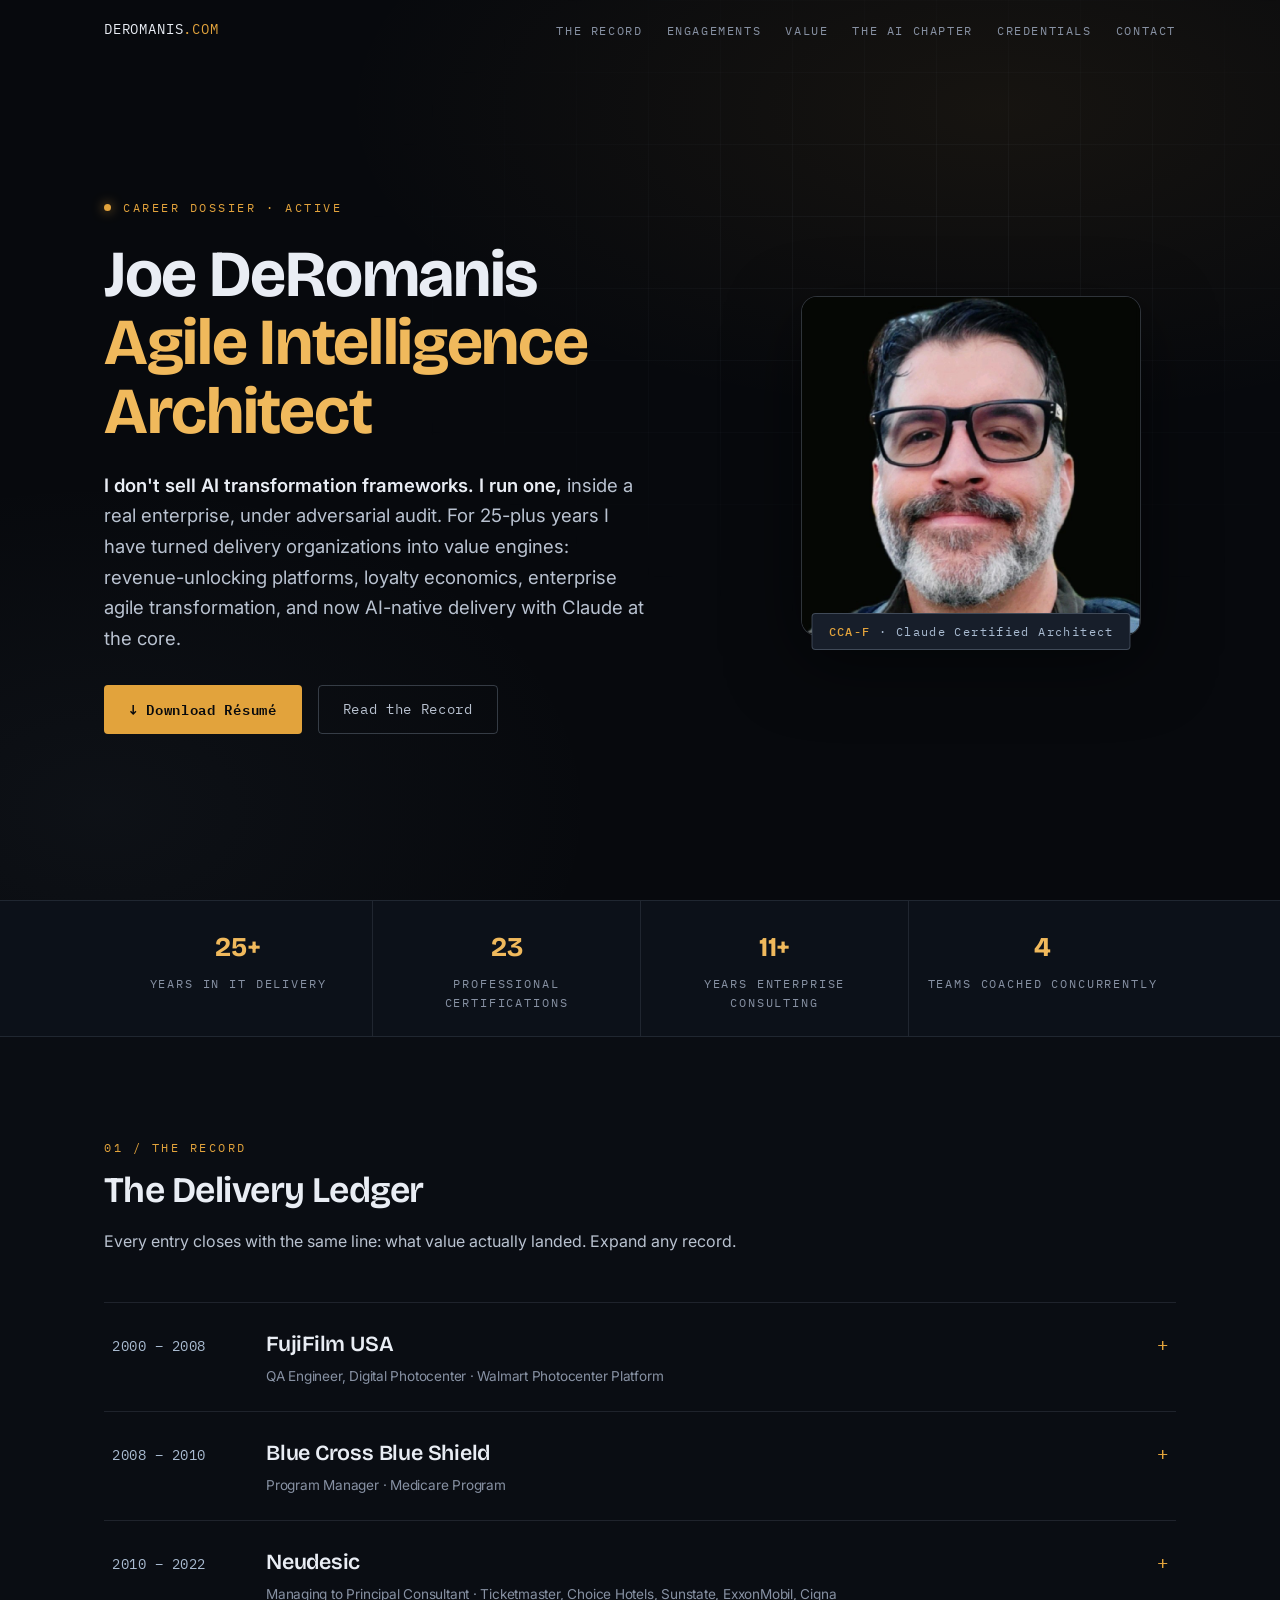
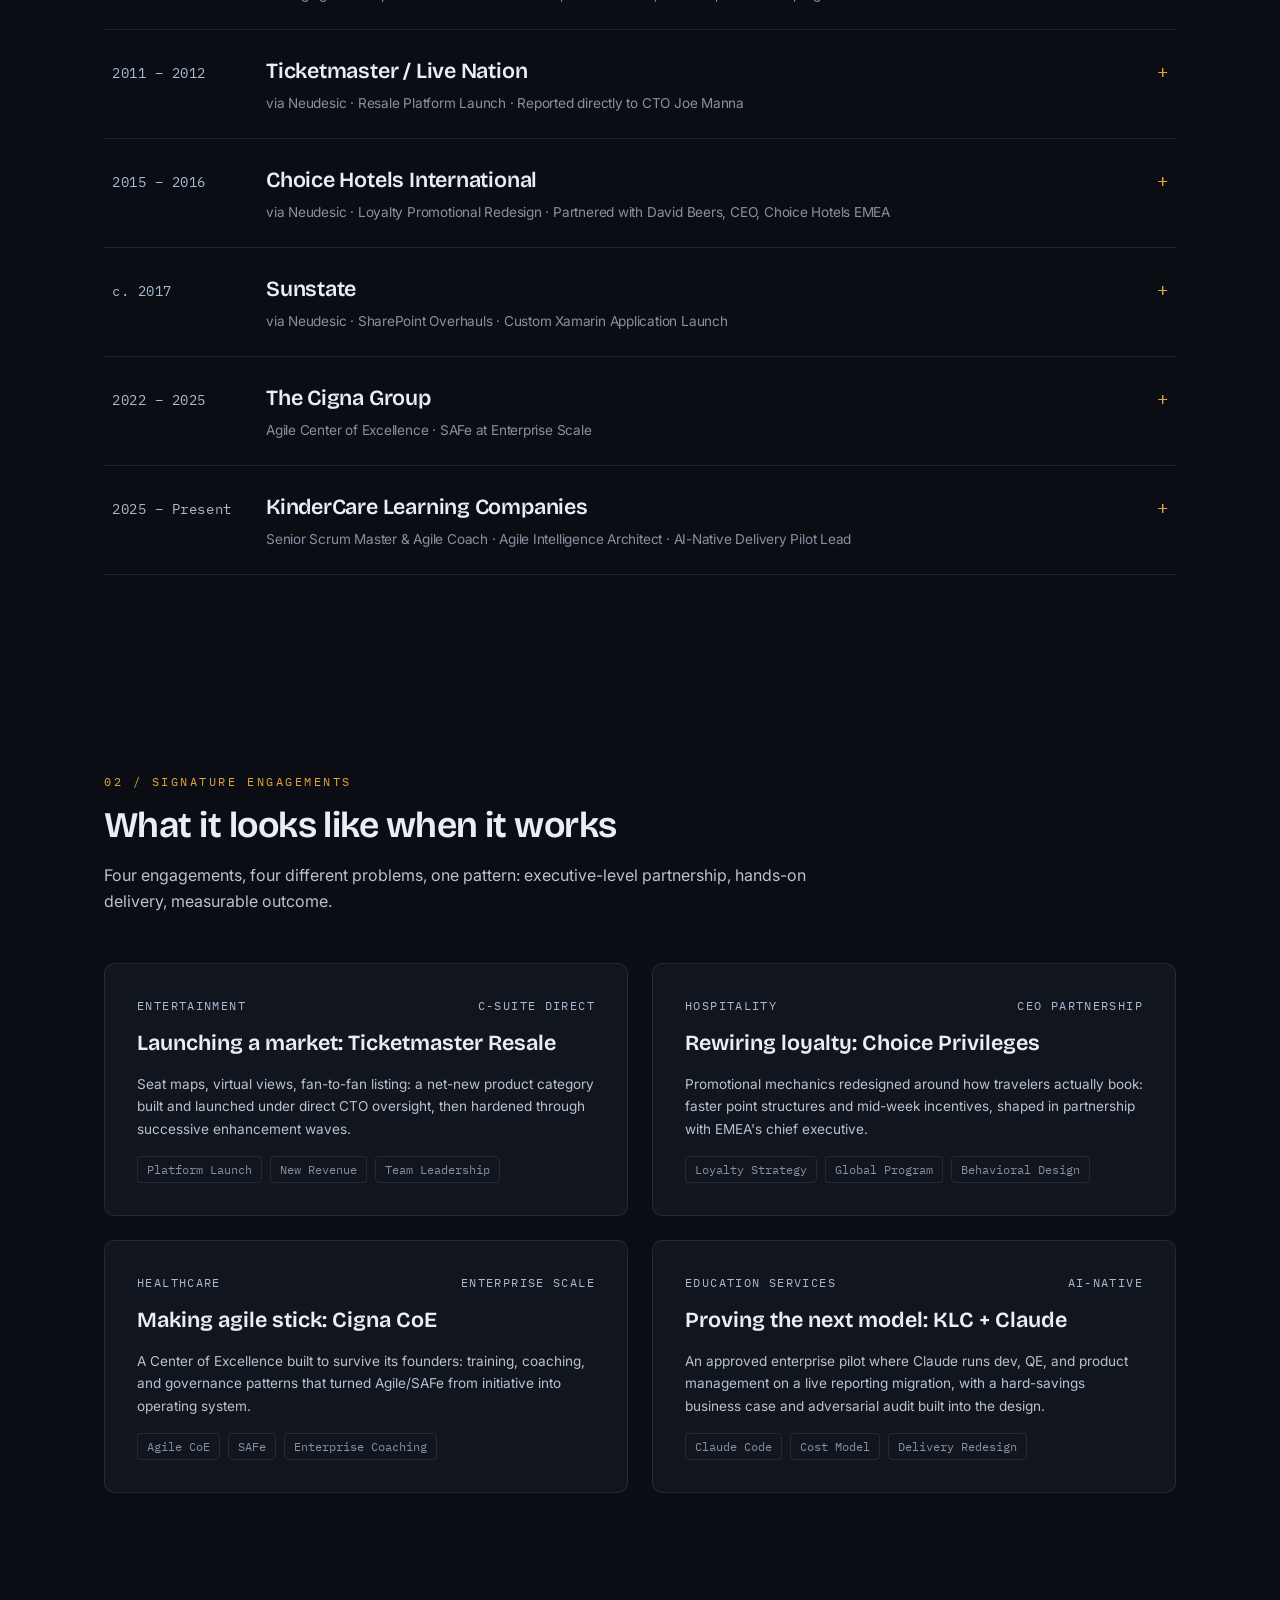
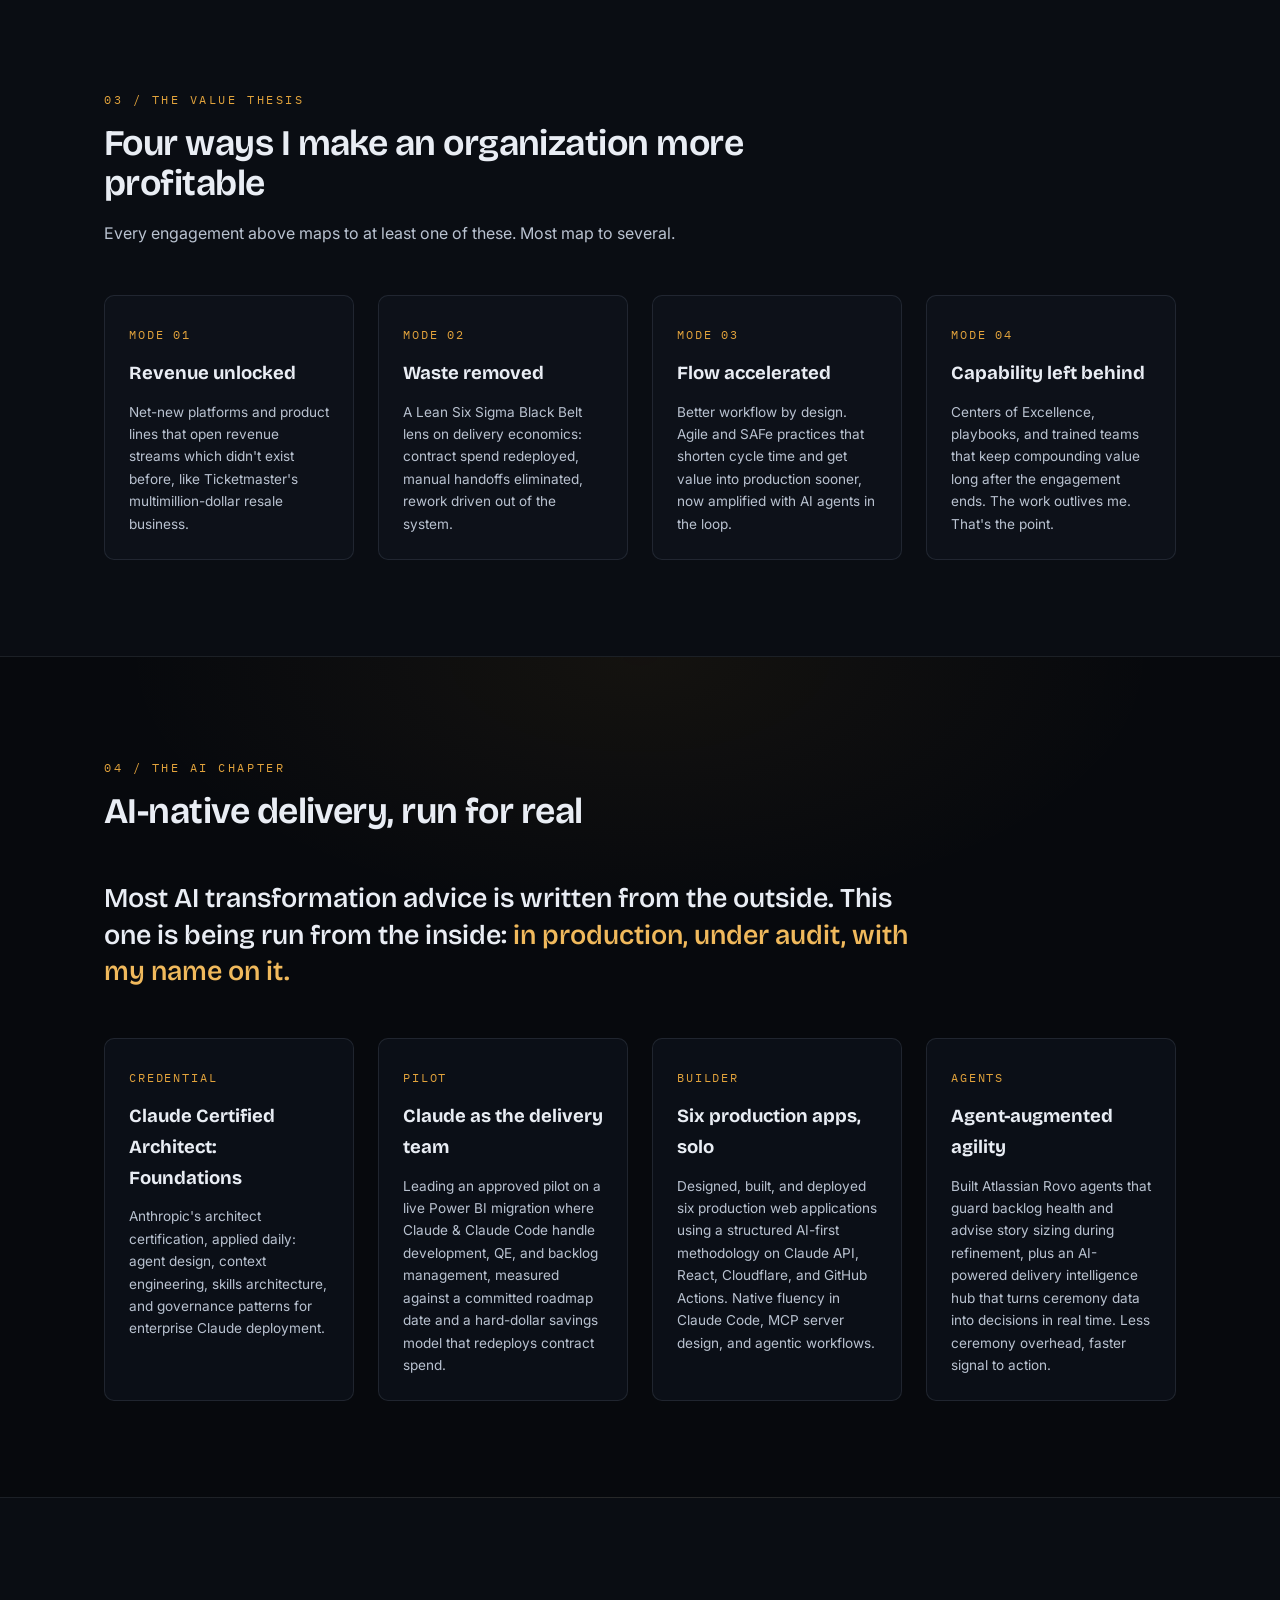
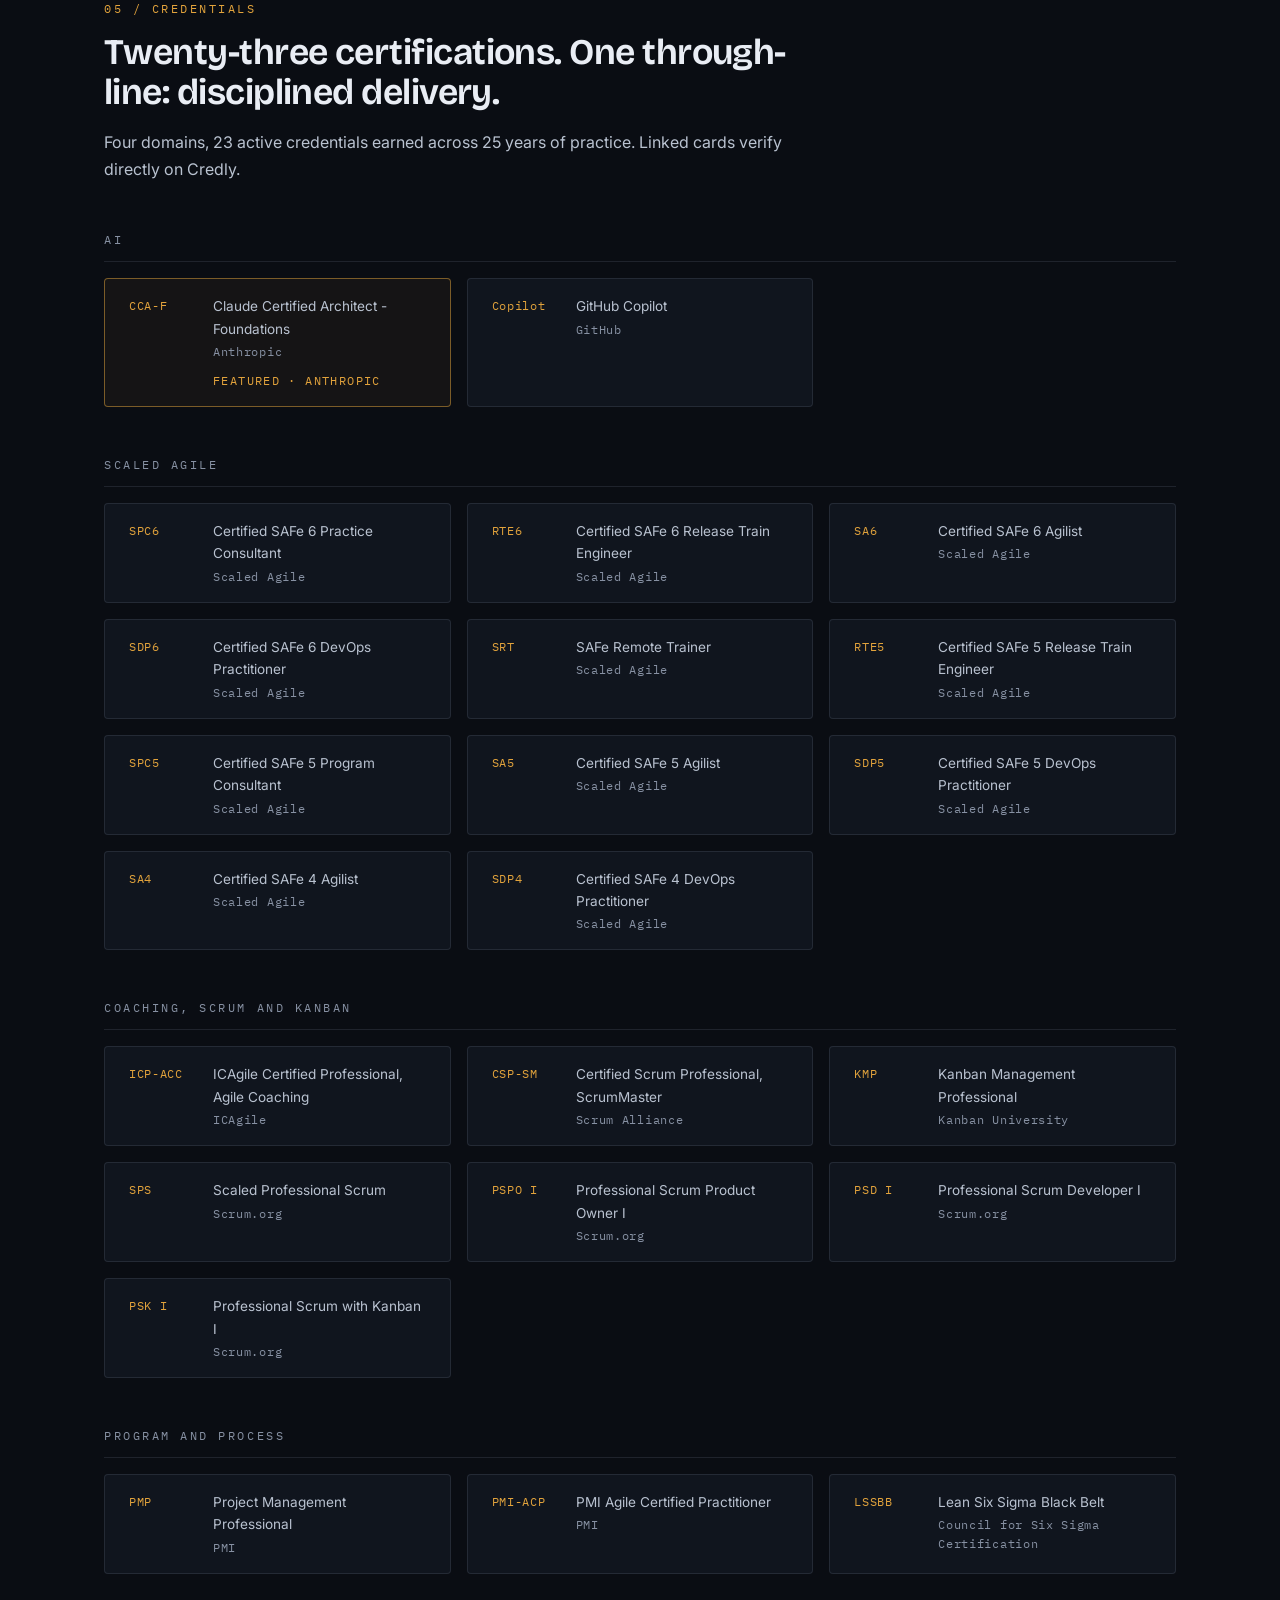
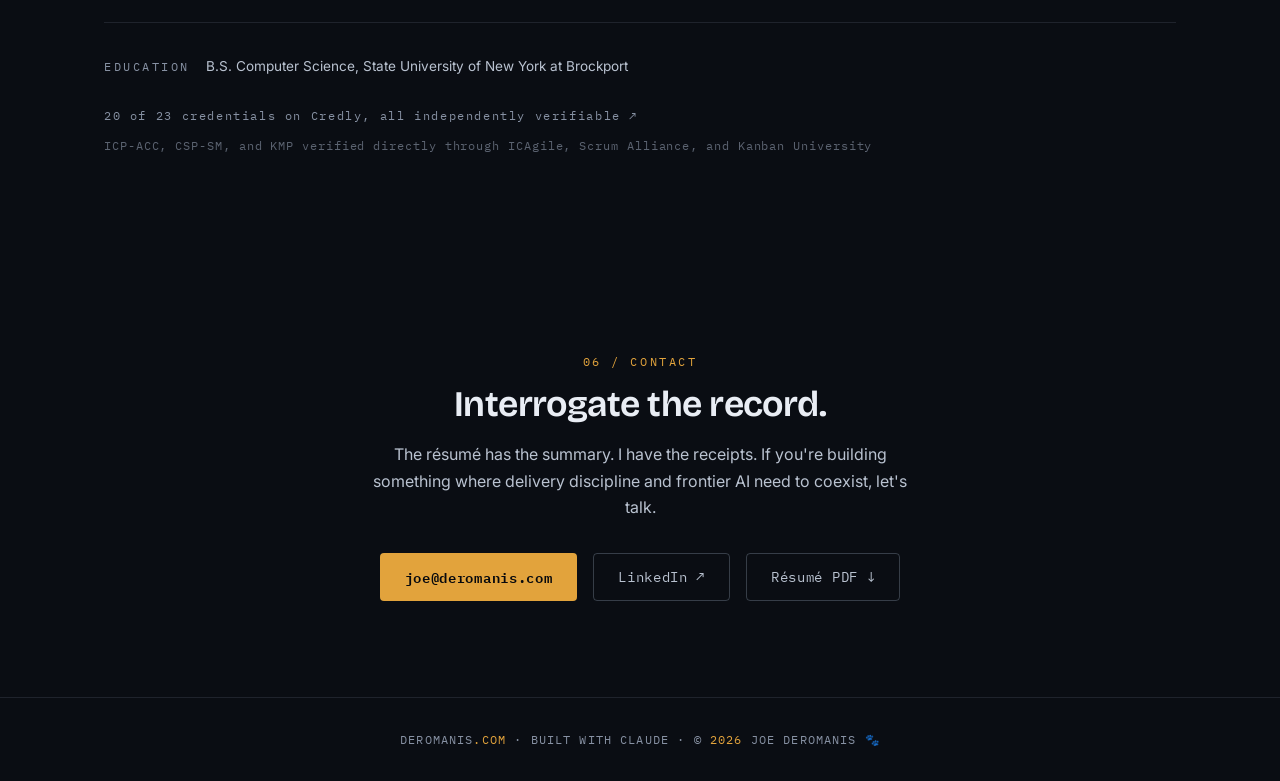
==== commit 0459fe38: "Fix duplicated Neudesic title" ====
--- a/index.html
+++ b/index.html
@@ -158,7 +158,7 @@
       <div class="ledger-entry">
         <button class="ledger-row" aria-expanded="false">
           <span class="ledger-years">2010 – 2022</span>
-          <span class="ledger-title">Neudesic, Managing to Principal Consultant<small>Managing to Principal Consultant · Ticketmaster, Choice Hotels, Sunstate, ExxonMobil, Cigna</small></span>
+          <span class="ledger-title">Neudesic<small>Managing to Principal Consultant · Ticketmaster, Choice Hotels, Sunstate, ExxonMobil, Cigna</small></span>
           <span class="ledger-toggle" aria-hidden="true">+</span>
         </button>
         <div class="ledger-body"><div class="ledger-body-inner">
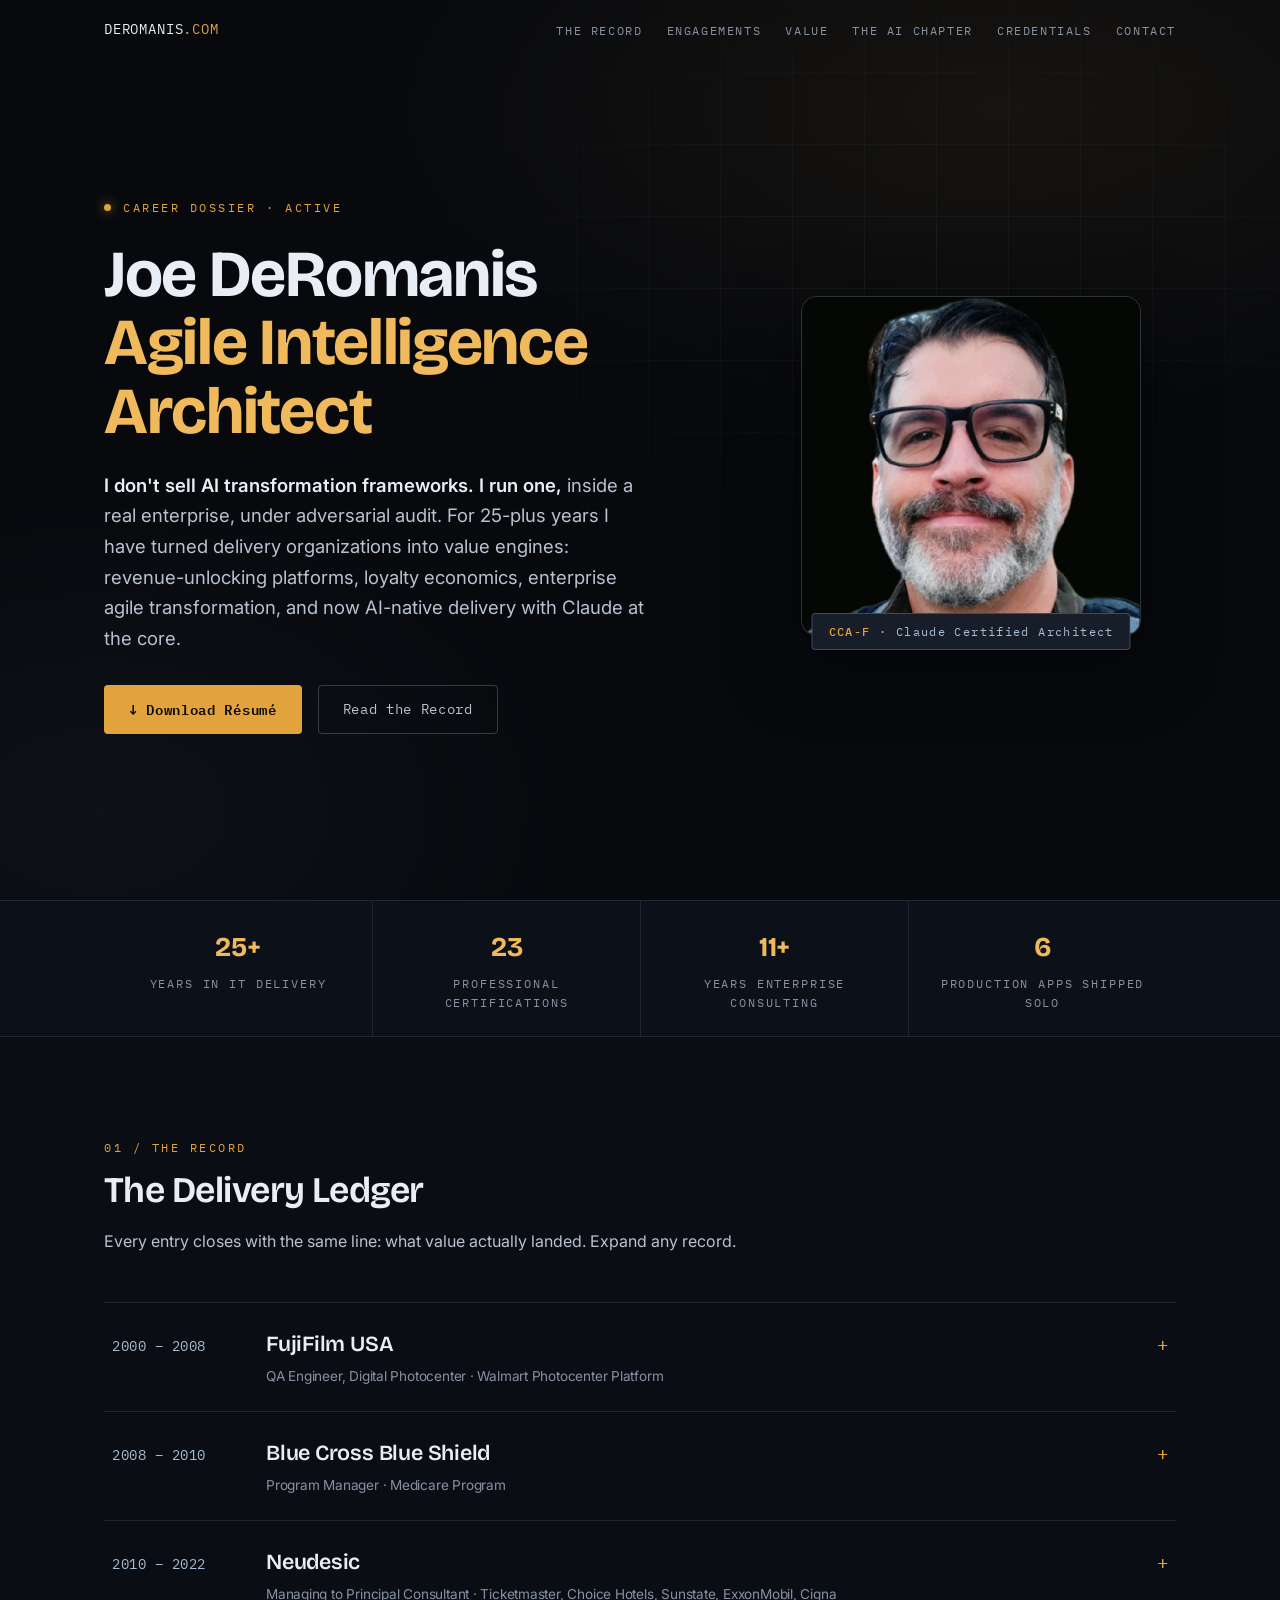
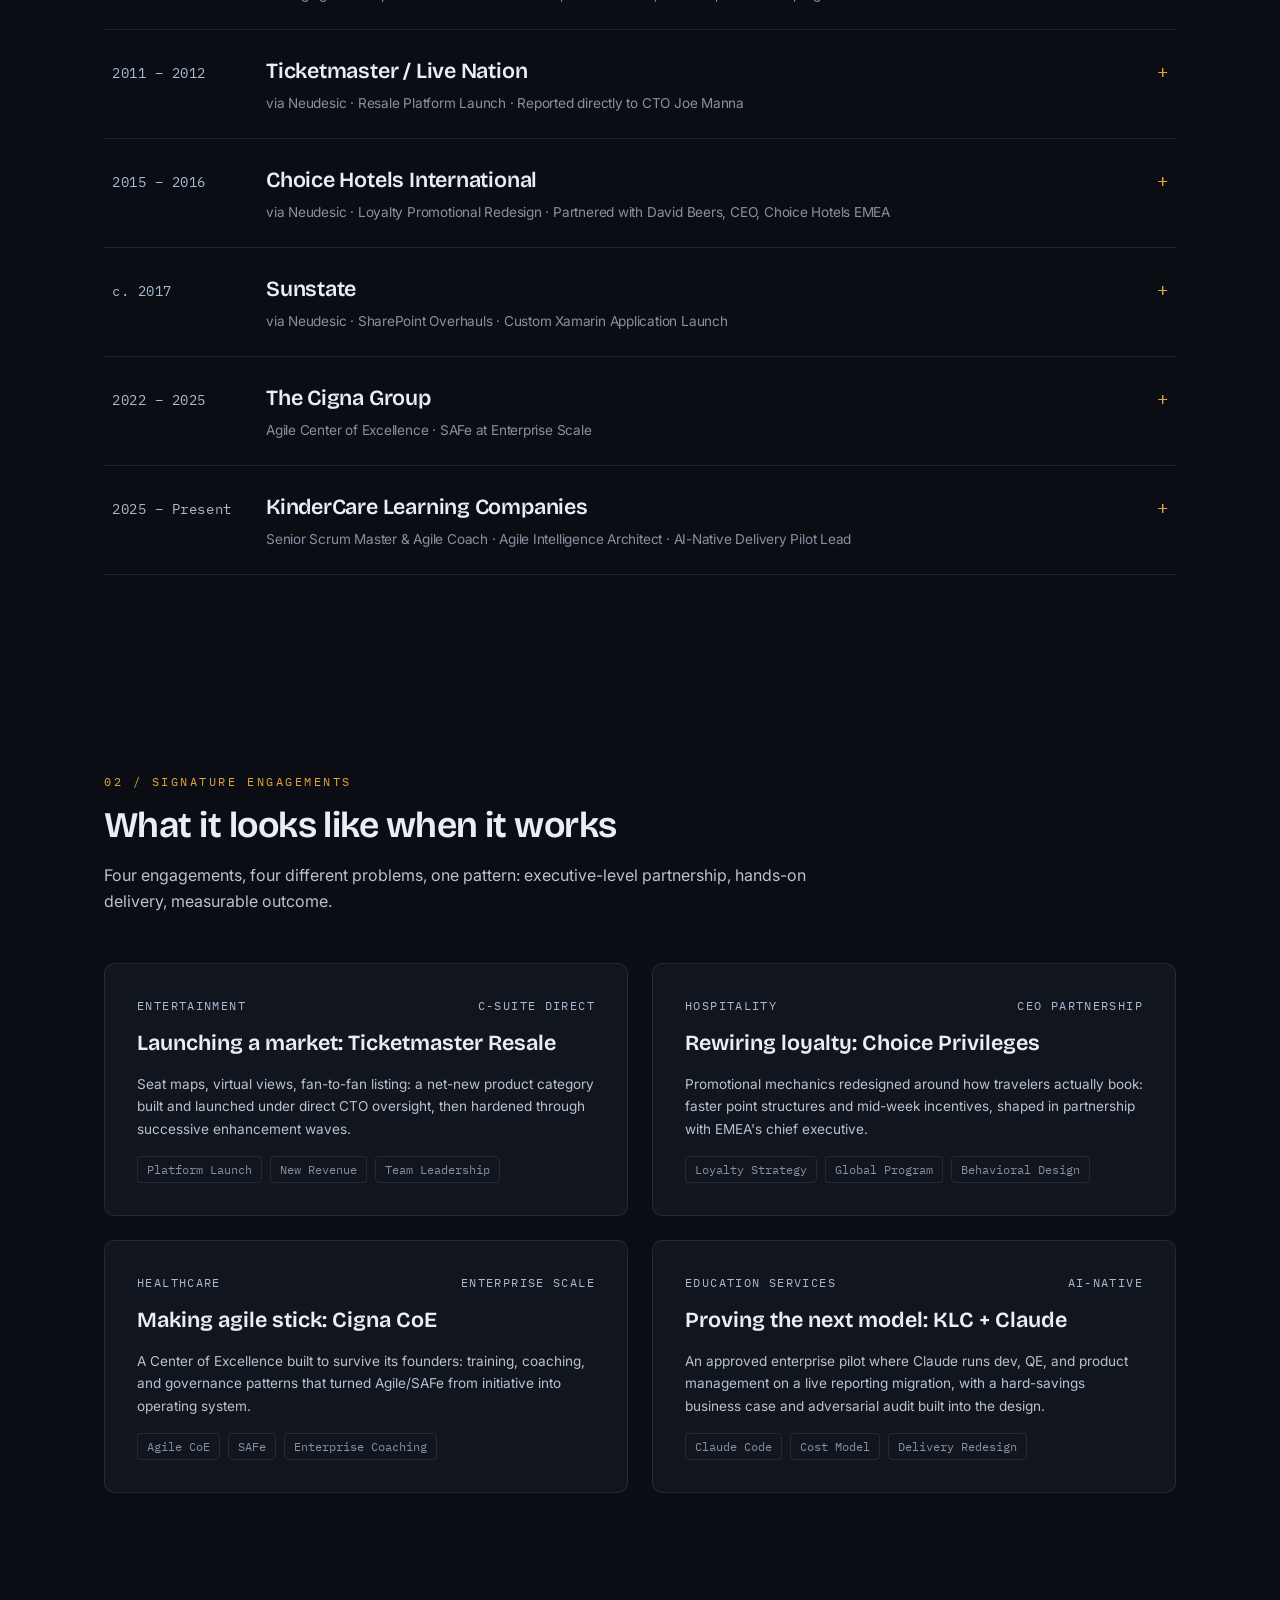
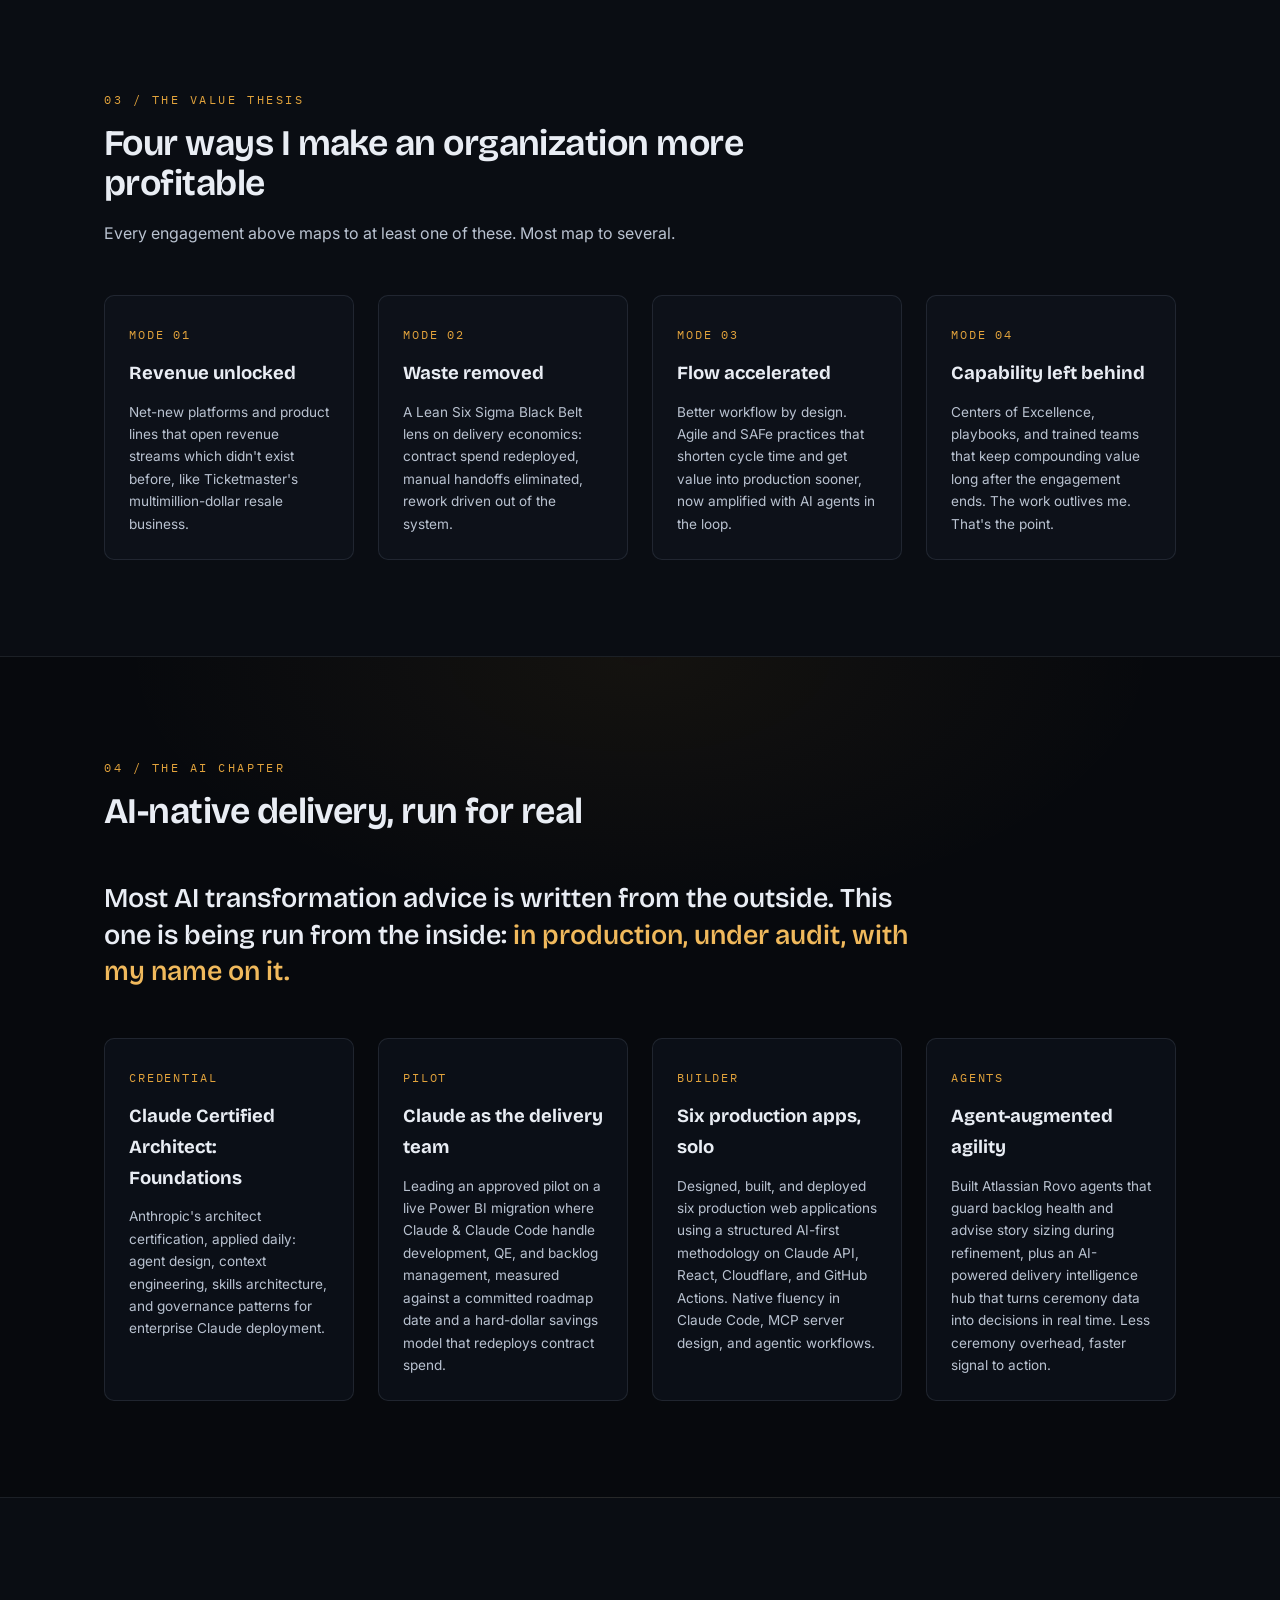
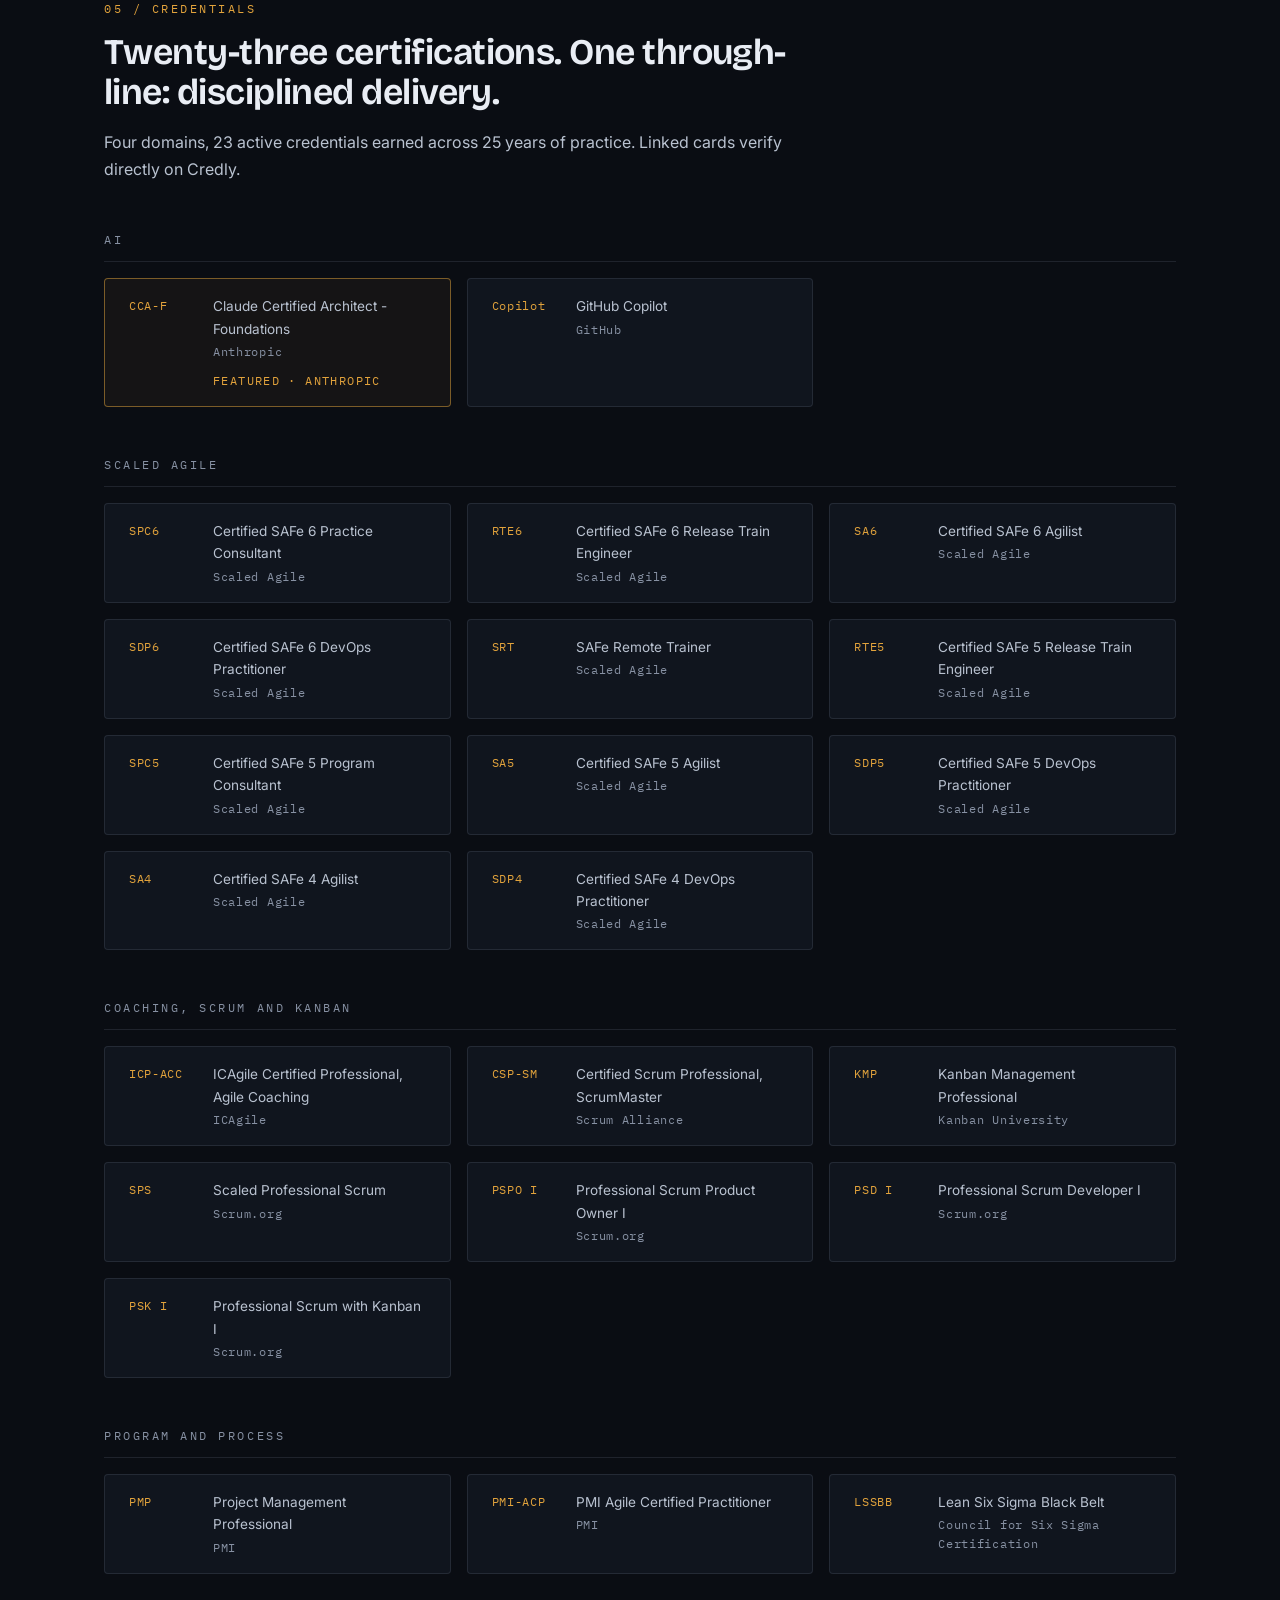
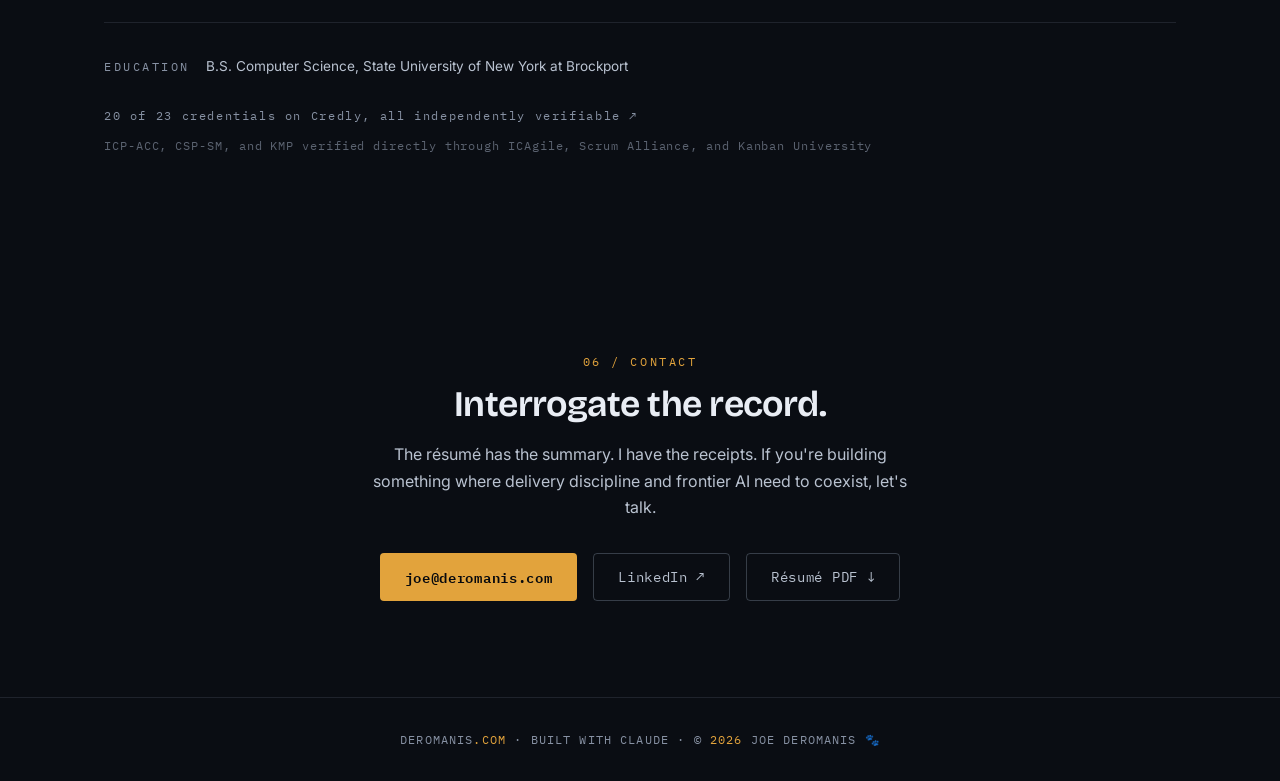
==== commit 7aa7c585: "Telemetry: replace teams stat with production apps shipped" ====
--- a/index.html
+++ b/index.html
@@ -96,7 +96,7 @@
     <div class="telemetry-cell"><div class="telemetry-num" data-count="25" data-suffix="+">0</div><div class="telemetry-label">Years in IT Delivery</div></div>
     <div class="telemetry-cell"><div class="telemetry-num" data-count="23">0</div><div class="telemetry-label">Professional Certifications</div></div>
     <div class="telemetry-cell"><div class="telemetry-num" data-count="11" data-suffix="+">0</div><div class="telemetry-label">Years Enterprise Consulting</div></div>
-    <div class="telemetry-cell"><div class="telemetry-num" data-count="4">0</div><div class="telemetry-label">Teams Coached Concurrently</div></div>
+    <div class="telemetry-cell"><div class="telemetry-num" data-count="6">0</div><div class="telemetry-label">Production Apps Shipped Solo</div></div>
   </div>
 </div>
 
--- a/styles.css
+++ b/styles.css
@@ -632,7 +632,7 @@
 /* ── Responsive ───────────────────────────────────── */
 @media (max-width: 920px) {
   .hero-grid { grid-template-columns: 1fr; gap: var(--s12); }
-  .portrait-frame { justify-self: start; }
+  .portrait-frame { justify-self: center; }
   .eng-grid, .ai-grid { grid-template-columns: 1fr; }
   .cert-grid { grid-template-columns: 1fr 1fr; }
   .cert-group-cards { grid-template-columns: 1fr 1fr; }
@@ -648,6 +648,24 @@
 @media (max-width: 560px) {
   .cert-grid { grid-template-columns: 1fr; }
   .cert-group-cards { grid-template-columns: 1fr; }
+  .portrait-frame img {
+    border: none;
+    border-radius: 0;
+    box-shadow: none;
+    background: transparent;
+    -webkit-mask-image: radial-gradient(ellipse 70% 65% at 50% 42%, black 55%, transparent 78%);
+    mask-image: radial-gradient(ellipse 70% 65% at 50% 42%, black 55%, transparent 78%);
+    width: min(300px, 78vw);
+  }
+  .portrait-tag {
+    position: static;
+    transform: none;
+    margin: var(--s3) auto 0;
+    width: fit-content;
+    max-width: 92vw;
+    white-space: normal;
+    text-align: center;
+  }
   section { padding: var(--s16) 0; }
 }
 
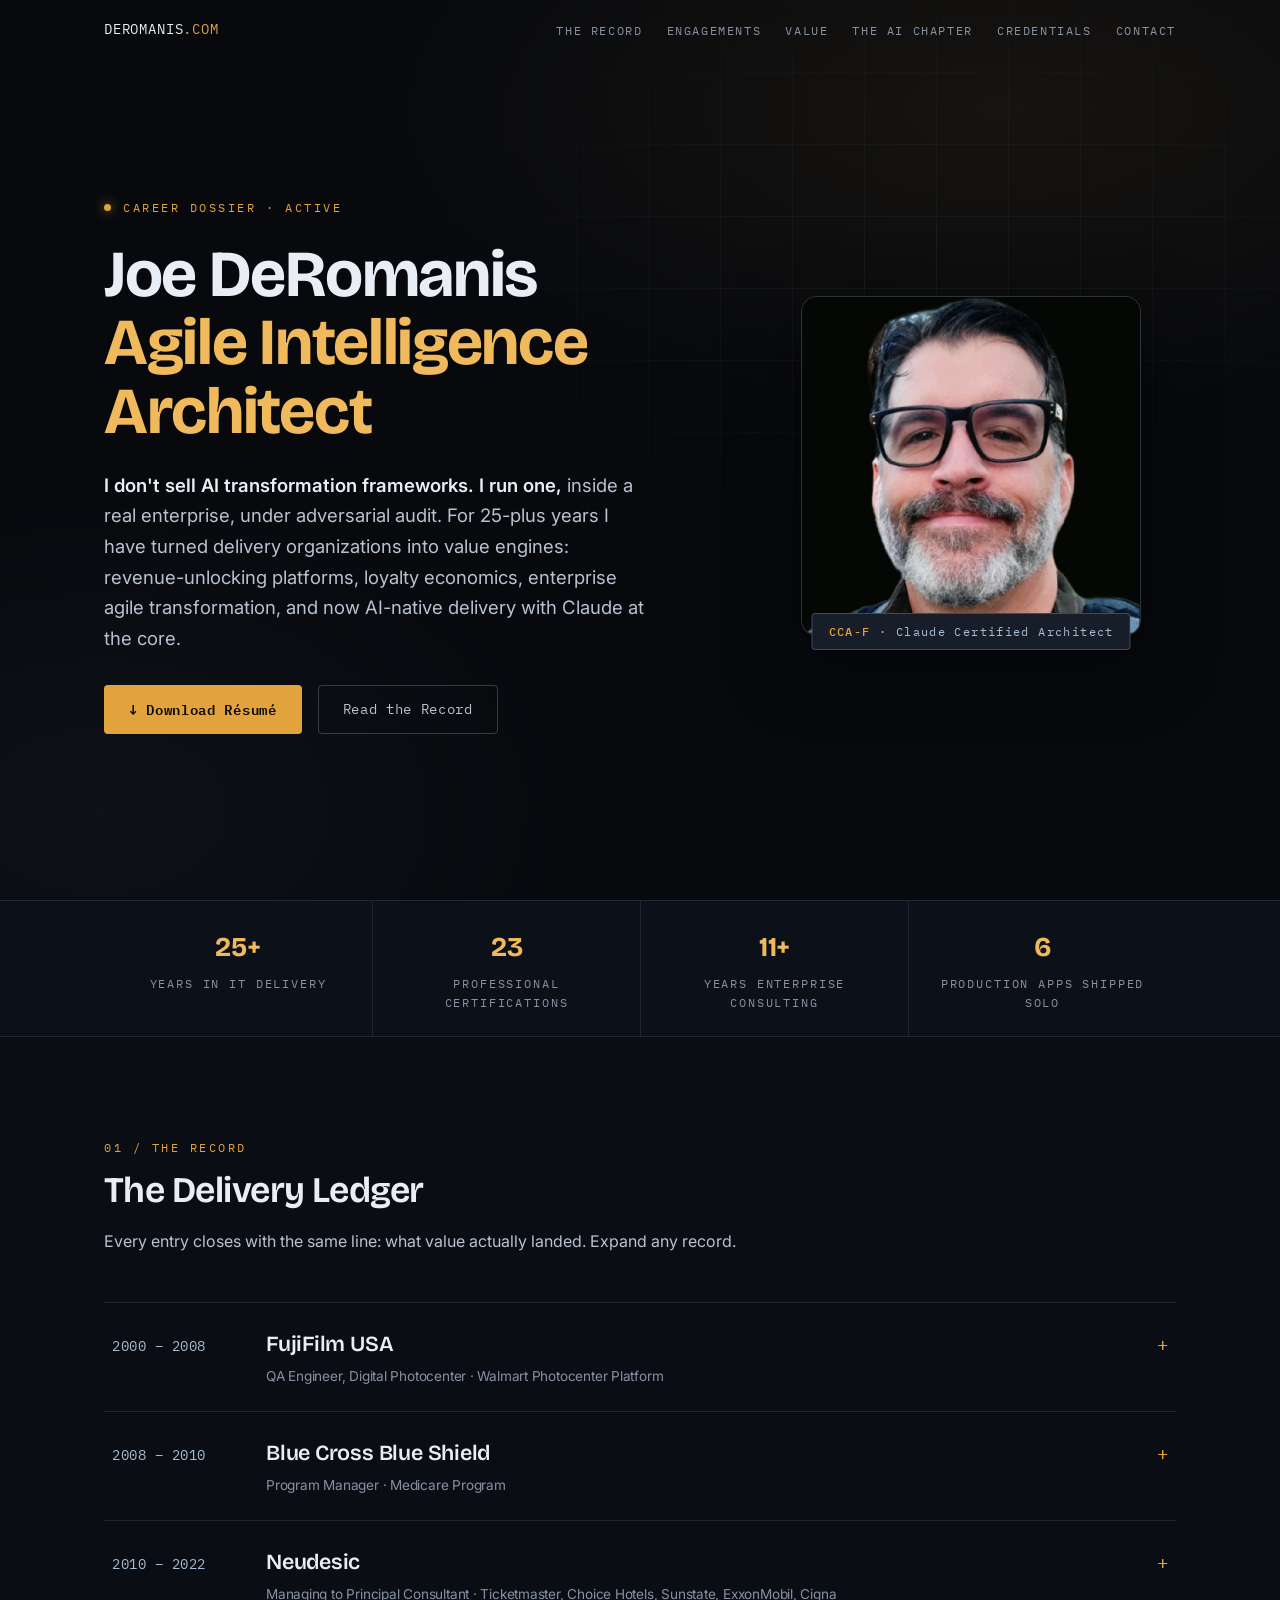
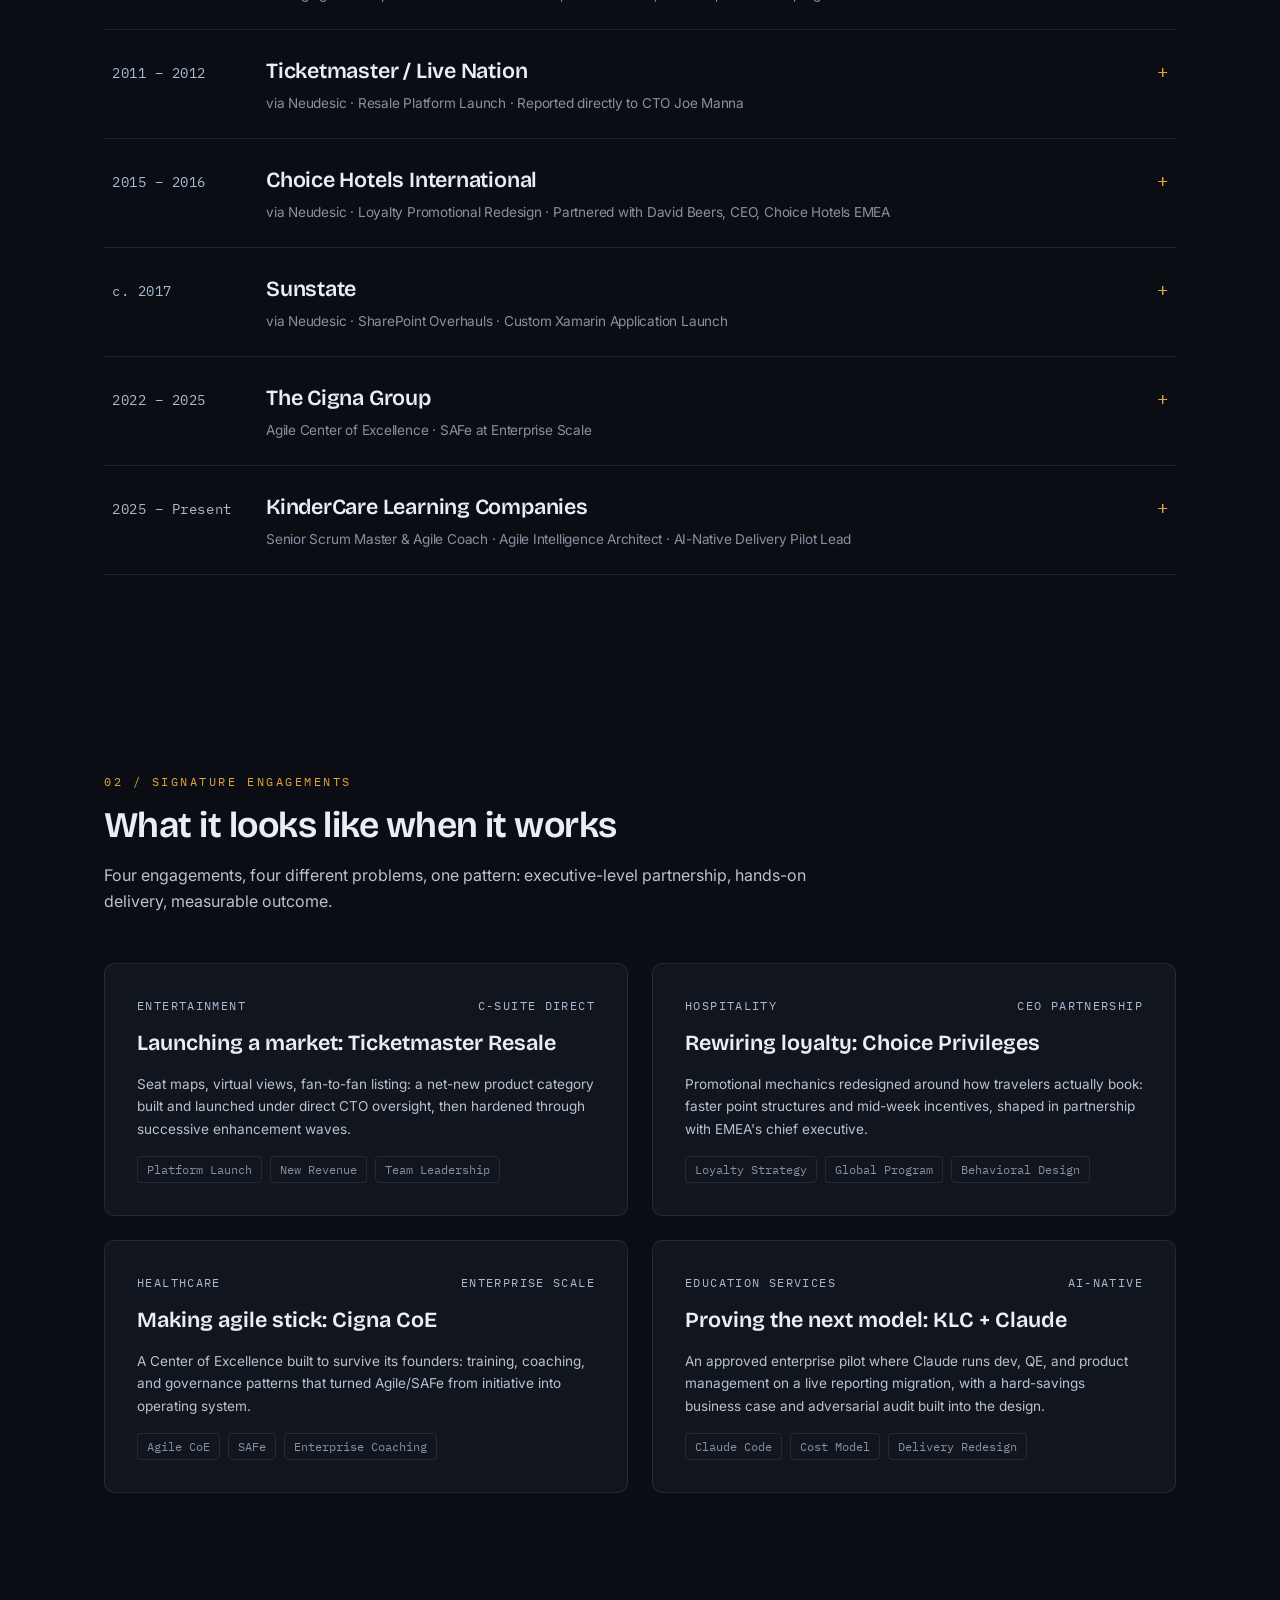
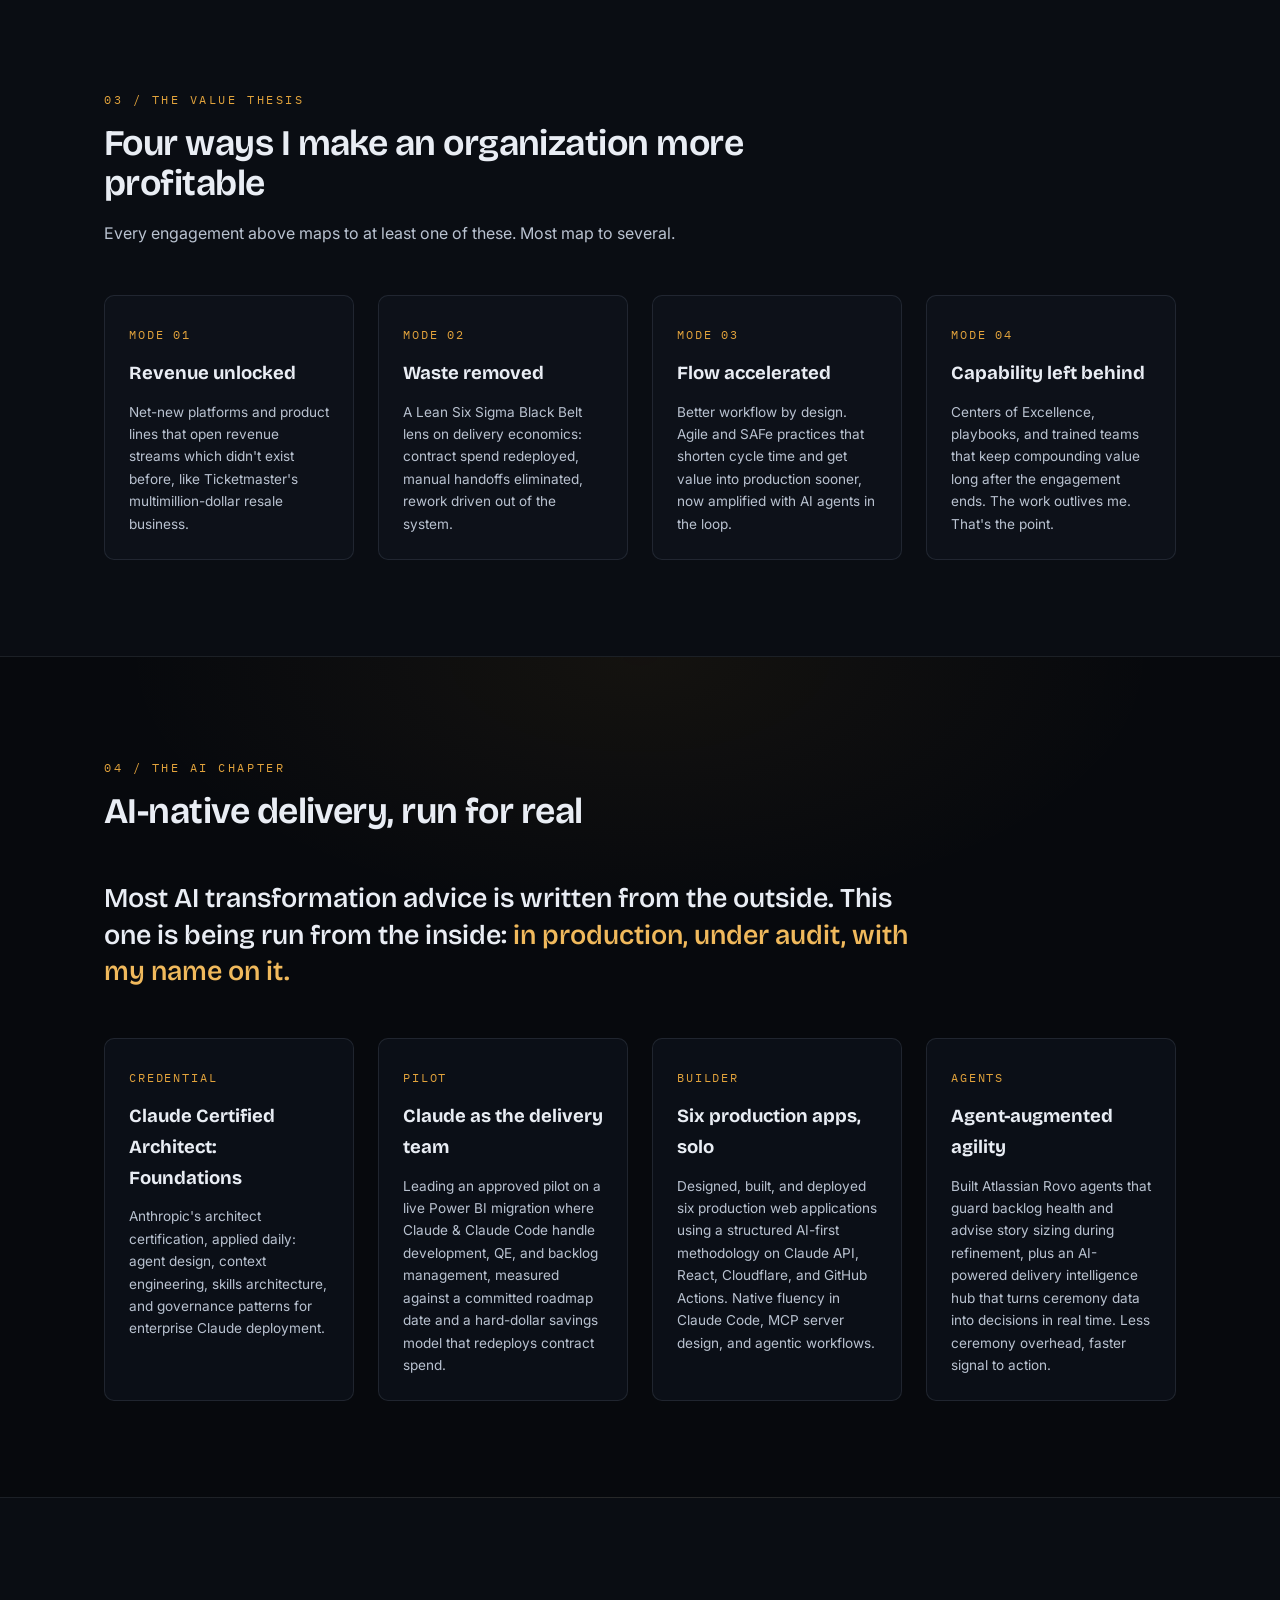
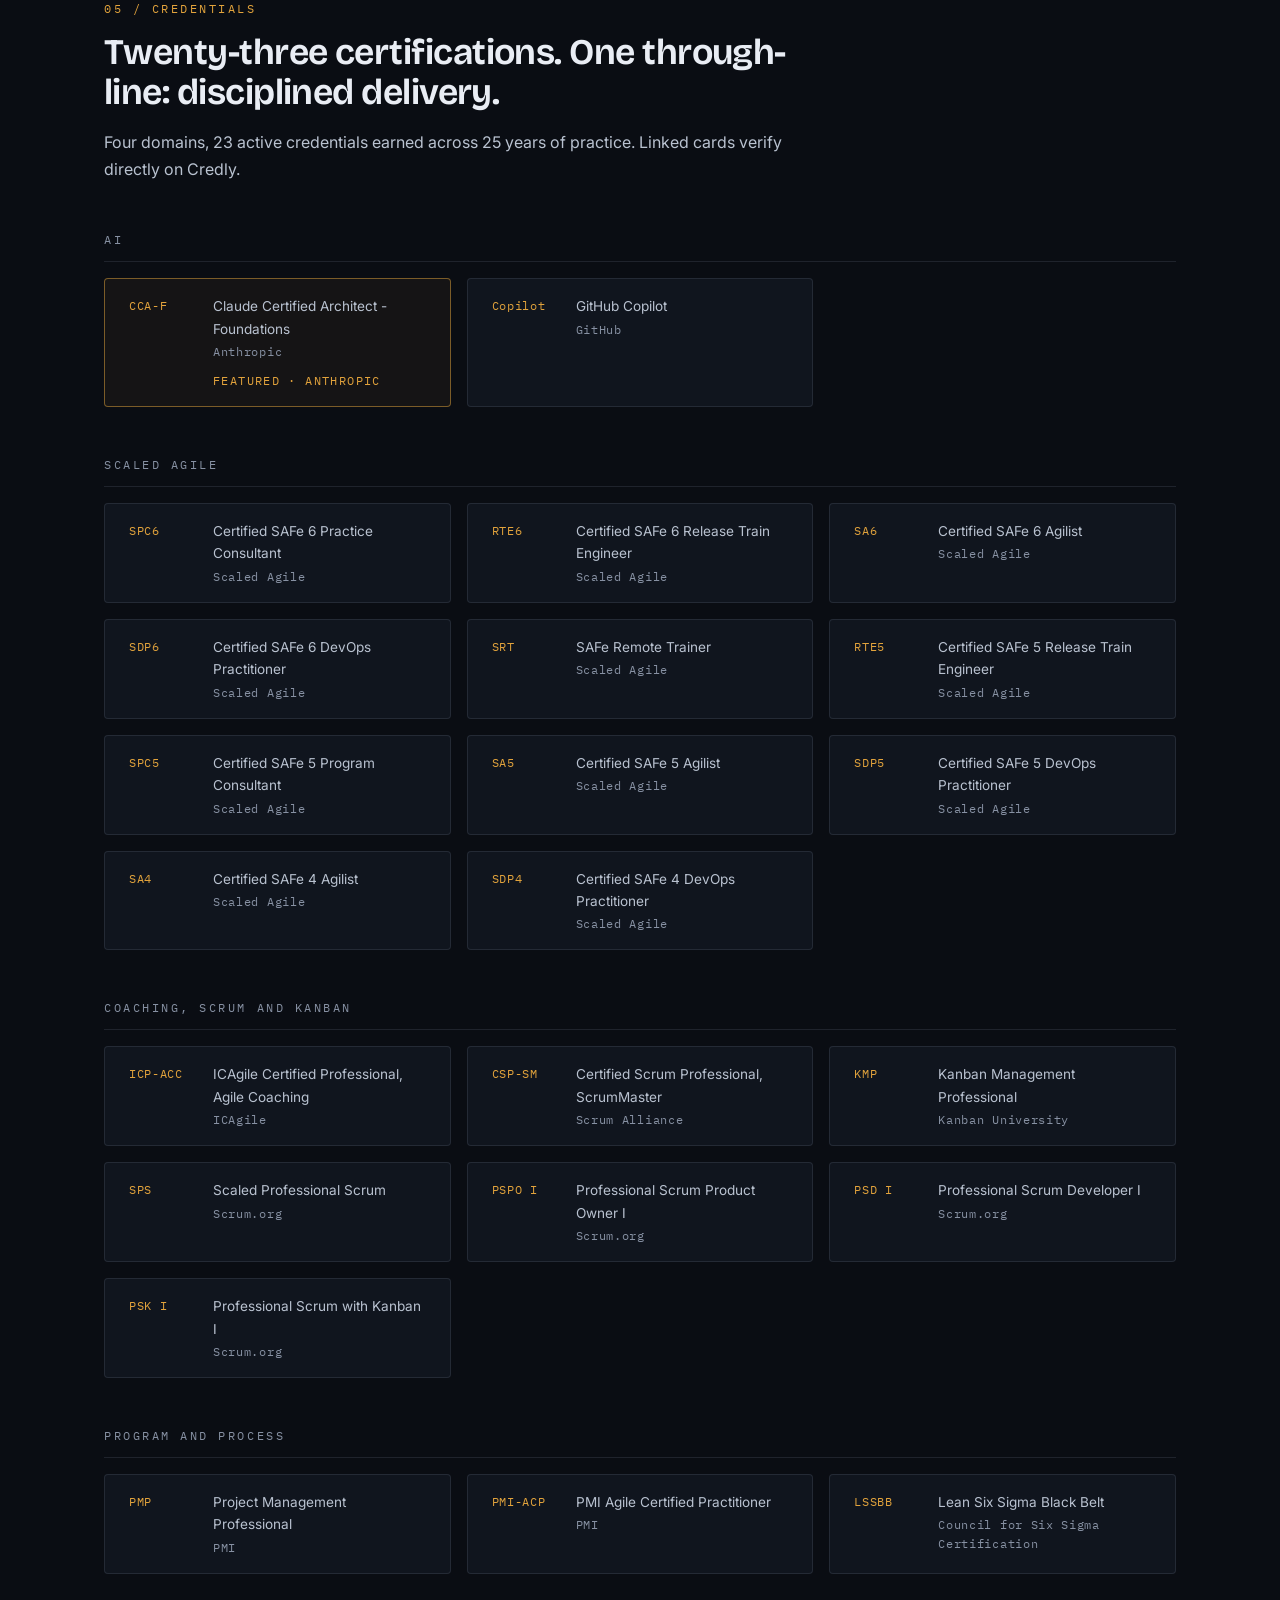
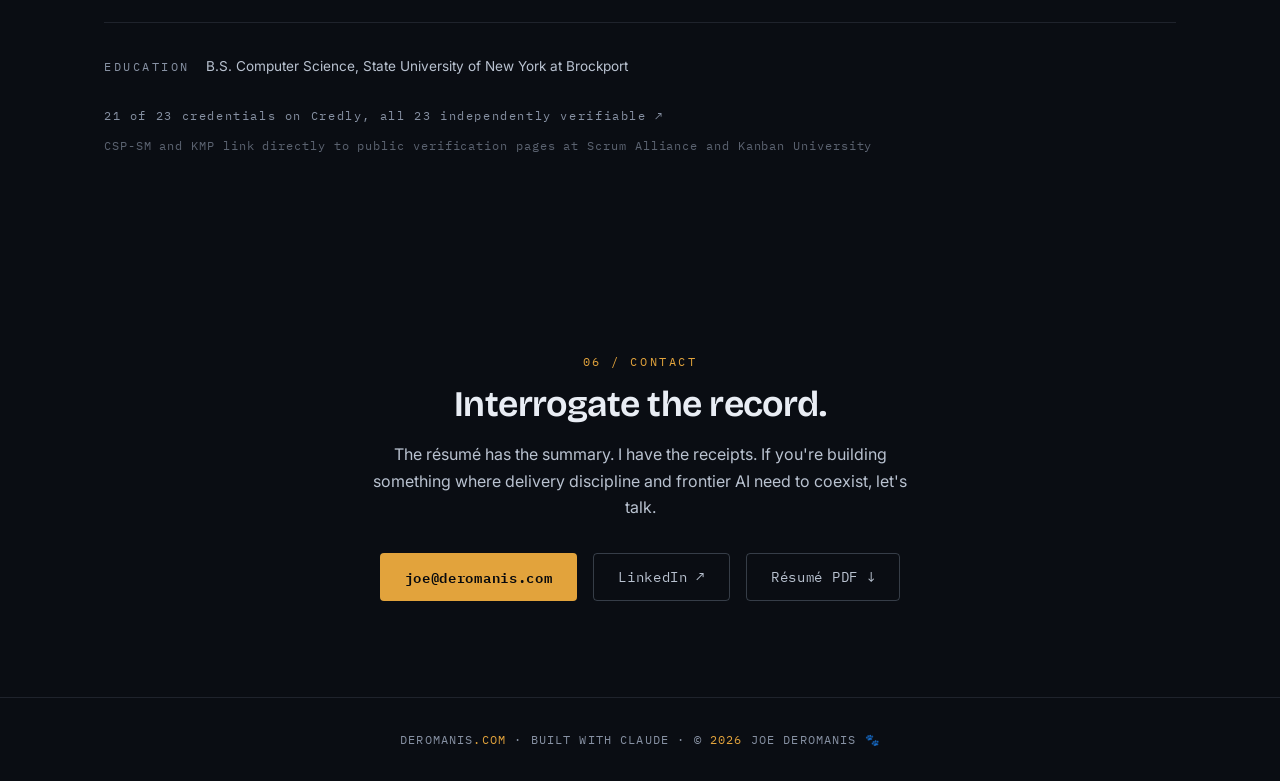
==== commit ab12d26e: "Credentials: all 23 cards now link to verification, ICP-ACC on Credly" ====
--- a/index.html
+++ b/index.html
@@ -545,27 +545,30 @@
       <div class="cert-group">
         <div class="cert-group-label">COACHING, SCRUM AND KANBAN</div>
         <div class="cert-group-cards">
-          <div class="cert">
+          <a class="cert cert-link" href="https://www.credly.com/users/joseph-deromanis/badges" target="_blank" rel="noopener">
             <span class="cert-abbr">ICP-ACC</span>
             <span class="cert-info">
               <span class="cert-name">ICAgile Certified Professional, Agile Coaching</span>
               <span class="cert-issuer">ICAgile</span>
             </span>
-          </div>
-          <div class="cert">
+            <span class="cert-arrow" aria-hidden="true">↗</span>
+          </a>
+          <a class="cert cert-link" href="https://certification.scrumalliance.org/accounts/281917/certifications/867894" target="_blank" rel="noopener">
             <span class="cert-abbr">CSP-SM</span>
             <span class="cert-info">
               <span class="cert-name">Certified Scrum Professional, ScrumMaster</span>
               <span class="cert-issuer">Scrum Alliance</span>
             </span>
-          </div>
-          <div class="cert">
+            <span class="cert-arrow" aria-hidden="true">↗</span>
+          </a>
+          <a class="cert cert-link" href="https://kanban.university/kuapps/user/74787" target="_blank" rel="noopener">
             <span class="cert-abbr">KMP</span>
             <span class="cert-info">
               <span class="cert-name">Kanban Management Professional</span>
               <span class="cert-issuer">Kanban University</span>
             </span>
-          </div>
+            <span class="cert-arrow" aria-hidden="true">↗</span>
+          </a>
           <a class="cert cert-link" href="https://www.credly.com/users/joseph-deromanis/badges" target="_blank" rel="noopener">
             <span class="cert-abbr">SPS</span>
             <span class="cert-info">
@@ -642,8 +645,8 @@
 
     <!-- Credly footer -->
     <div class="cert-footer reveal">
-      <a href="https://www.credly.com/users/joseph-deromanis/badges" target="_blank" rel="noopener">20 of 23 credentials on Credly, all independently verifiable ↗</a>
-      <div class="cert-footer-sub">ICP-ACC, CSP-SM, and KMP verified directly through ICAgile, Scrum Alliance, and Kanban University</div>
+      <a href="https://www.credly.com/users/joseph-deromanis/badges" target="_blank" rel="noopener">21 of 23 credentials on Credly, all 23 independently verifiable ↗</a>
+      <div class="cert-footer-sub">CSP-SM and KMP link directly to public verification pages at Scrum Alliance and Kanban University</div>
     </div>
 
   </div>
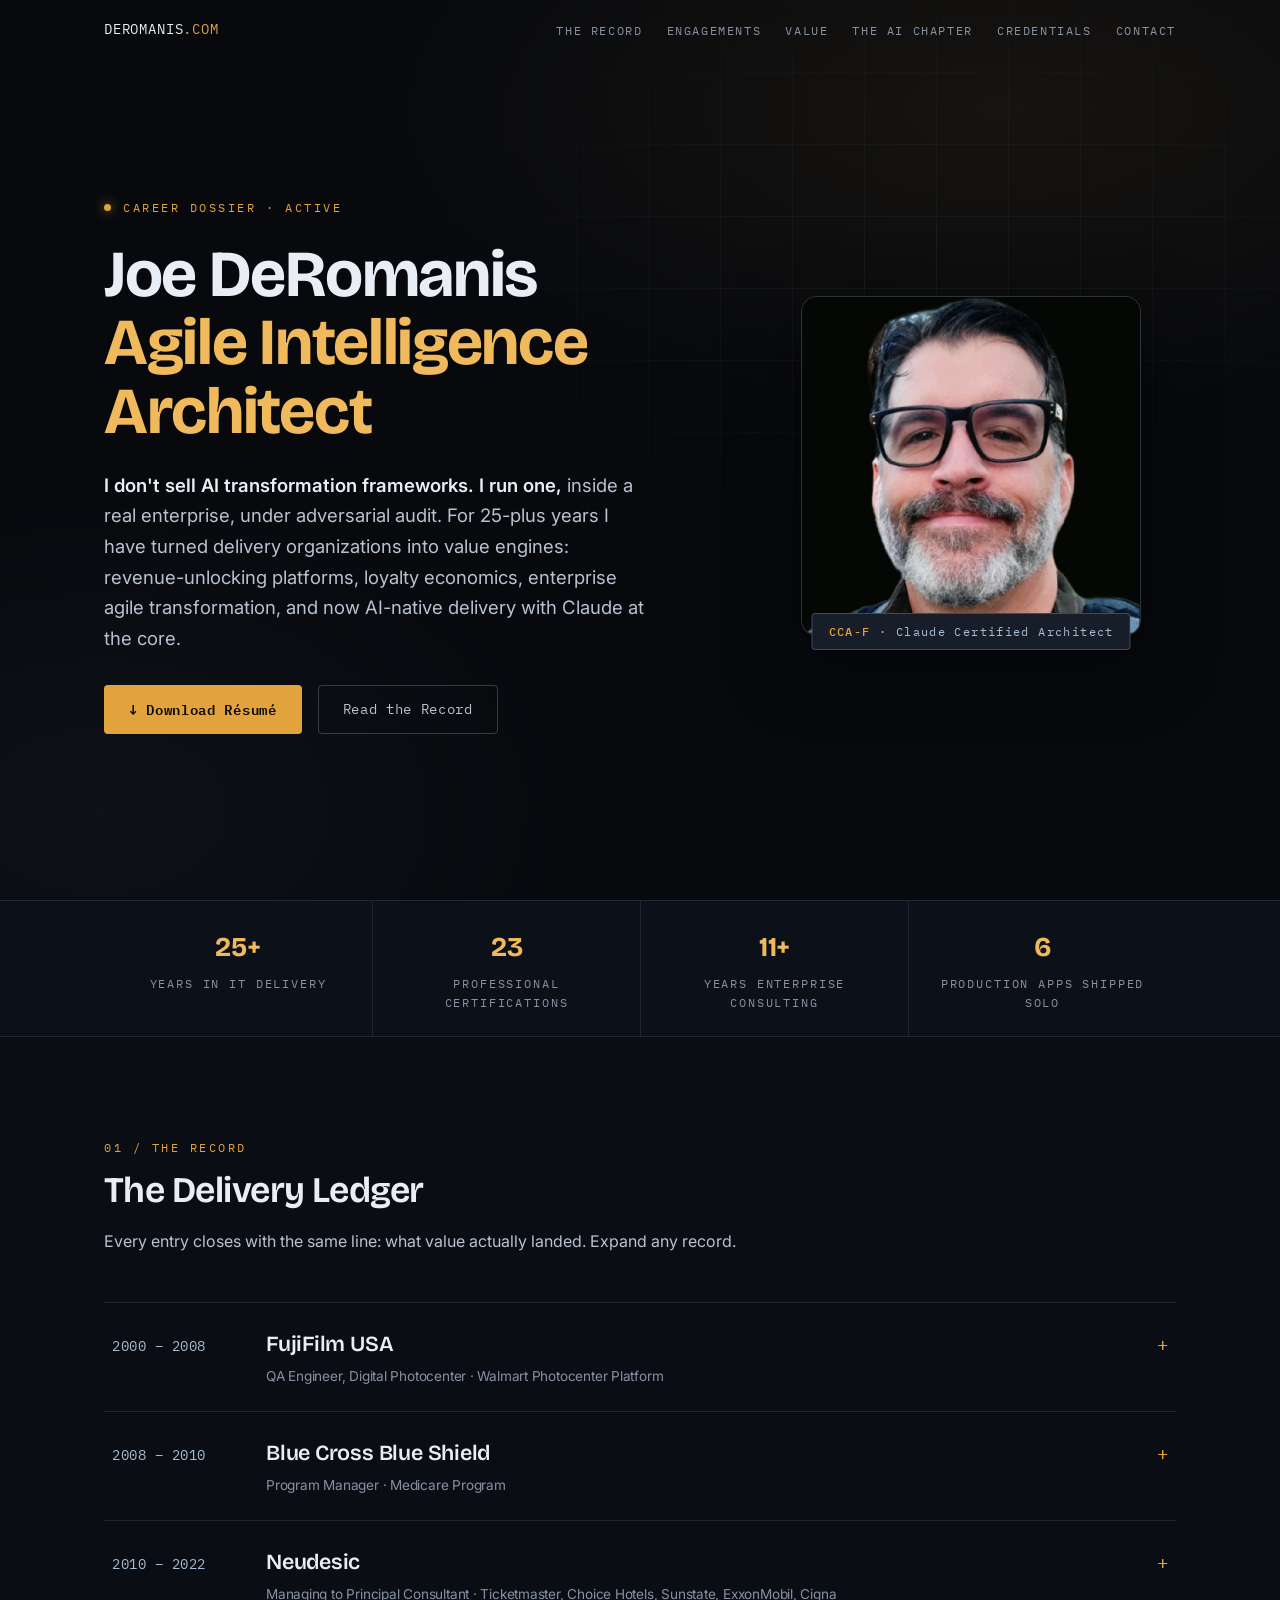
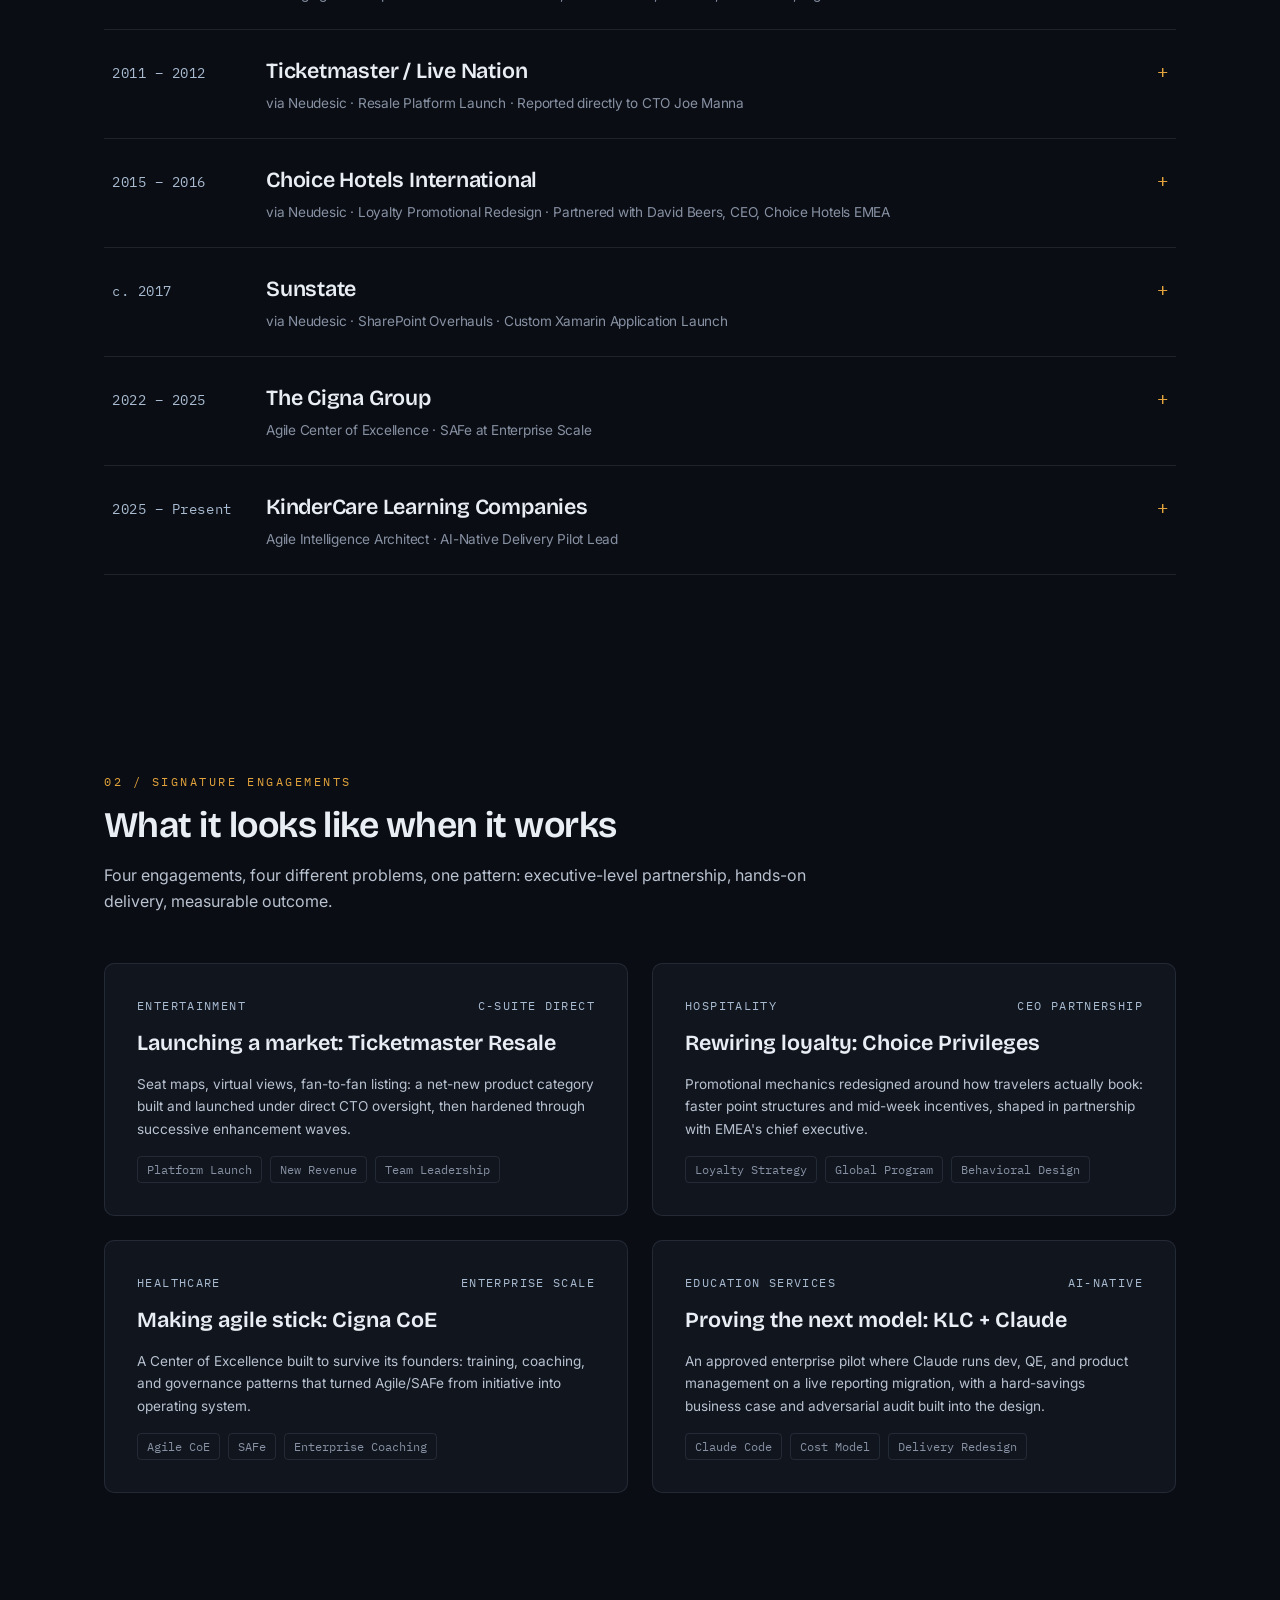
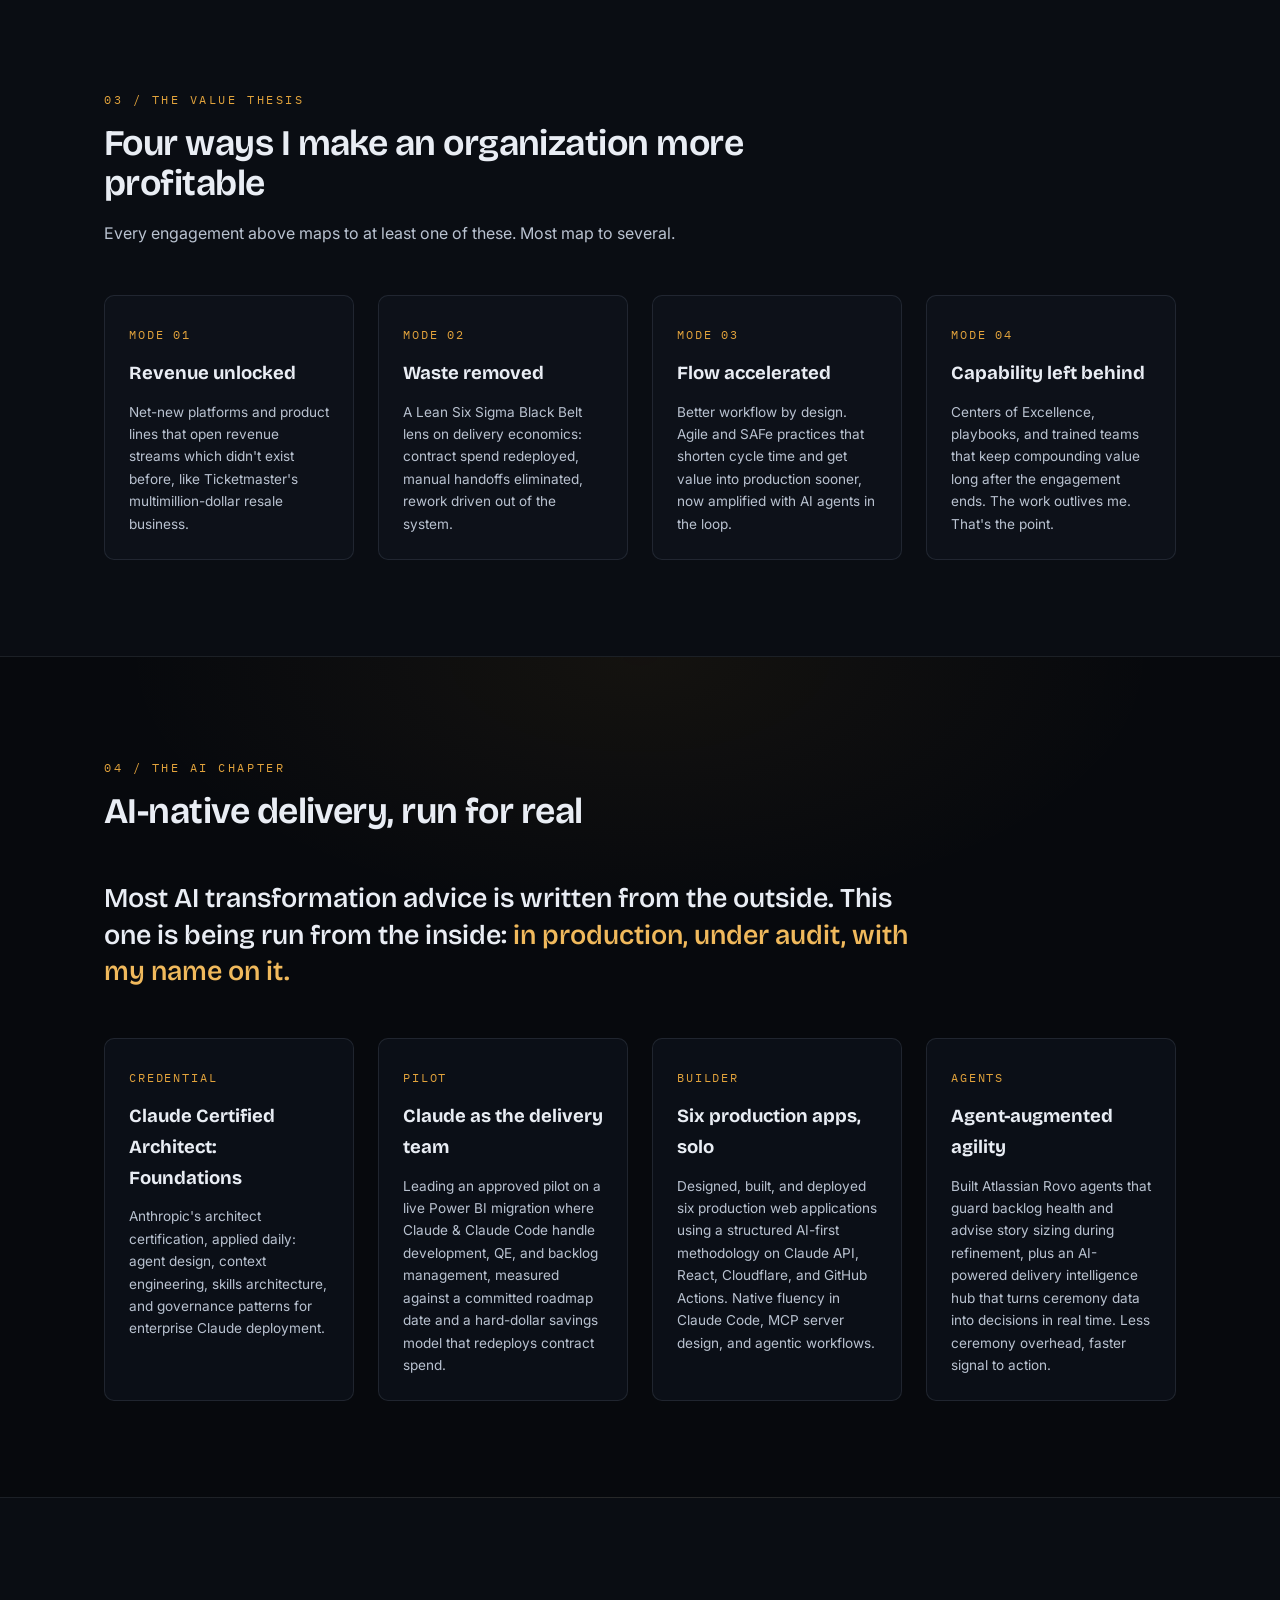
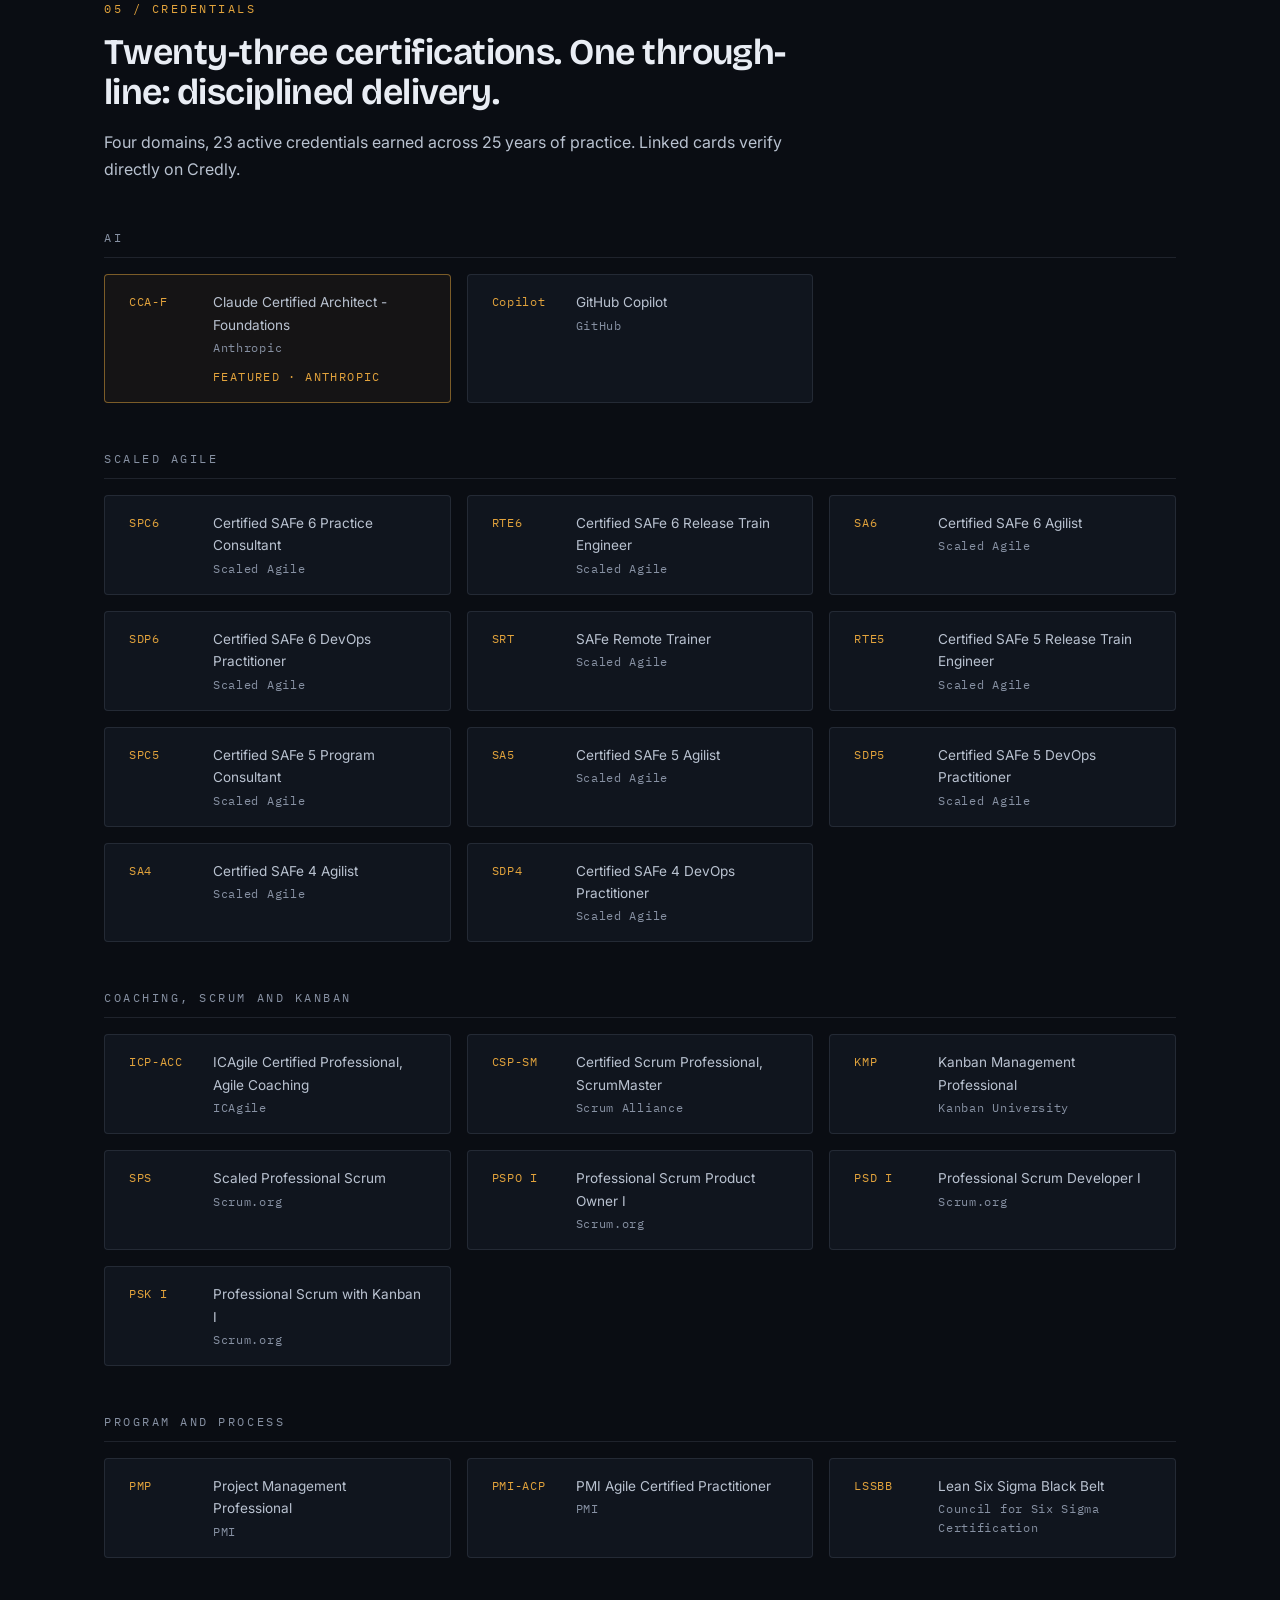
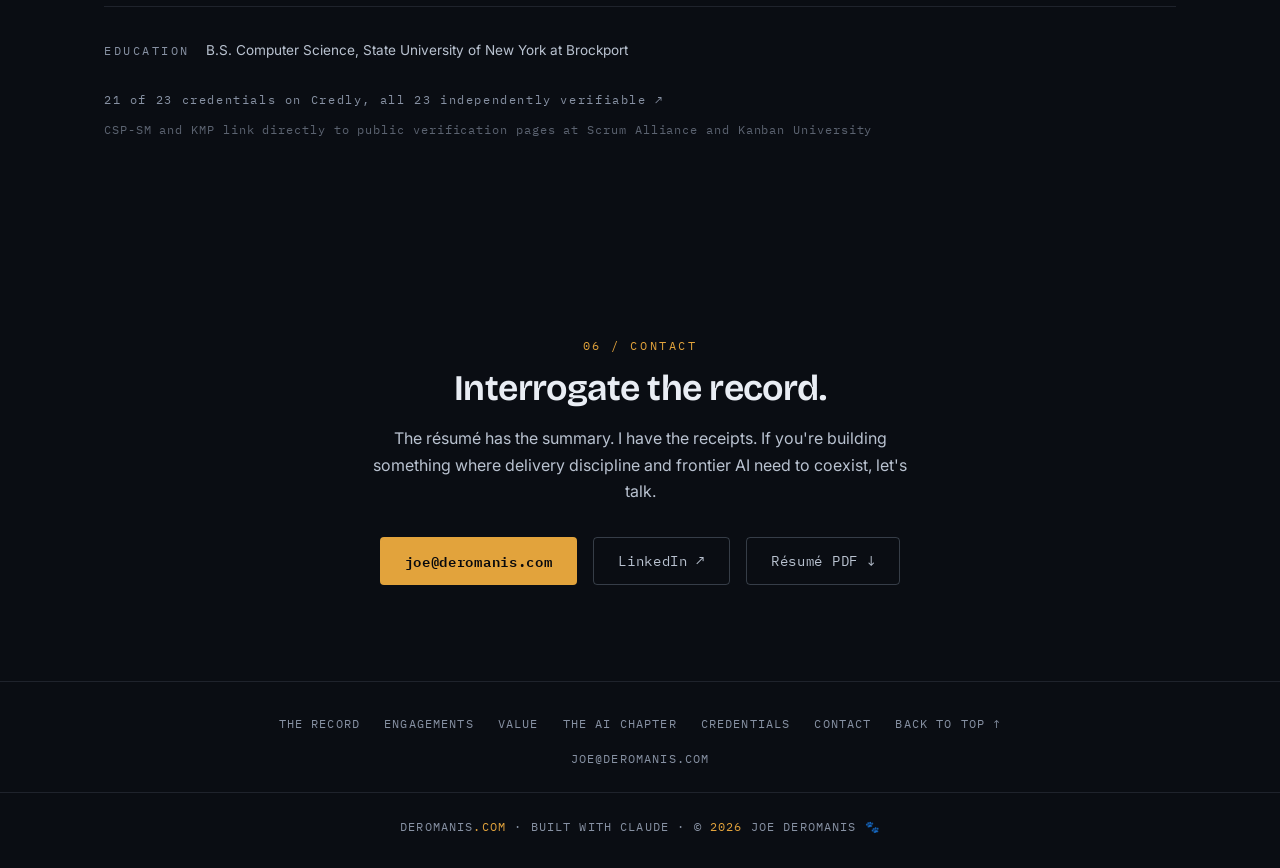
==== commit 0b1dd5a3: "Mobile optimization: nav, anchor offsets, cert accordions, footer nav - Hamburger menu (44px tap tar" ====
--- a/index.html
+++ b/index.html
@@ -60,6 +60,25 @@
       <li><a href="#certs">Credentials</a></li>
       <li><a href="#contact">Contact</a></li>
     </ul>
+    <button class="nav-hamburger" aria-label="Open navigation" aria-expanded="false" aria-controls="mobile-nav-panel">
+      <svg width="22" height="16" viewBox="0 0 22 16" fill="none" aria-hidden="true">
+        <rect x="0" y="0" width="22" height="2" rx="1" fill="currentColor"/>
+        <rect x="0" y="7" width="22" height="2" rx="1" fill="currentColor"/>
+        <rect x="0" y="14" width="22" height="2" rx="1" fill="currentColor"/>
+      </svg>
+    </button>
+  </div>
+  <div class="mobile-nav-panel" id="mobile-nav-panel" aria-hidden="true">
+    <div class="mobile-nav-inner">
+      <ul>
+        <li><a href="#record">The Record</a></li>
+        <li><a href="#engagements">Engagements</a></li>
+        <li><a href="#value">Value</a></li>
+        <li><a href="#ai">The AI Chapter</a></li>
+        <li><a href="#certs">Credentials</a></li>
+        <li><a href="#contact">Contact</a></li>
+      </ul>
+    </div>
   </div>
 </nav>
 
@@ -263,7 +282,7 @@
       <div class="ledger-entry">
         <button class="ledger-row" aria-expanded="false">
           <span class="ledger-years">2025 – Present</span>
-          <span class="ledger-title">KinderCare Learning Companies<small>Senior Scrum Master &amp; Agile Coach · Agile Intelligence Architect · AI-Native Delivery Pilot Lead</small></span>
+          <span class="ledger-title">KinderCare Learning Companies<small>Agile Intelligence Architect · AI-Native Delivery Pilot Lead</small></span>
           <span class="ledger-toggle" aria-hidden="true">+</span>
         </button>
         <div class="ledger-body"><div class="ledger-body-inner">
@@ -424,7 +443,7 @@
 
       <!-- AI -->
       <div class="cert-group">
-        <div class="cert-group-label">AI</div>
+        <button class="cert-group-label" aria-expanded="true">AI<span class="cert-count"></span><span class="cert-group-toggle" aria-hidden="true">+</span></button>
         <div class="cert-group-cards">
           <a class="cert cert-link featured" href="https://www.credly.com/users/joseph-deromanis/badges" target="_blank" rel="noopener">
             <span class="cert-abbr">CCA-F</span>
@@ -448,7 +467,7 @@
 
       <!-- SCALED AGILE -->
       <div class="cert-group">
-        <div class="cert-group-label">SCALED AGILE</div>
+        <button class="cert-group-label" aria-expanded="false">SCALED AGILE<span class="cert-count"></span><span class="cert-group-toggle" aria-hidden="true">+</span></button>
         <div class="cert-group-cards">
           <a class="cert cert-link" href="https://www.credly.com/users/joseph-deromanis/badges" target="_blank" rel="noopener">
             <span class="cert-abbr">SPC6</span>
@@ -543,7 +562,7 @@
 
       <!-- COACHING, SCRUM AND KANBAN -->
       <div class="cert-group">
-        <div class="cert-group-label">COACHING, SCRUM AND KANBAN</div>
+        <button class="cert-group-label" aria-expanded="false">COACHING, SCRUM AND KANBAN<span class="cert-count"></span><span class="cert-group-toggle" aria-hidden="true">+</span></button>
         <div class="cert-group-cards">
           <a class="cert cert-link" href="https://www.credly.com/users/joseph-deromanis/badges" target="_blank" rel="noopener">
             <span class="cert-abbr">ICP-ACC</span>
@@ -606,7 +625,7 @@
 
       <!-- PROGRAM AND PROCESS -->
       <div class="cert-group">
-        <div class="cert-group-label">PROGRAM AND PROCESS</div>
+        <button class="cert-group-label" aria-expanded="false">PROGRAM AND PROCESS<span class="cert-count"></span><span class="cert-group-toggle" aria-hidden="true">+</span></button>
         <div class="cert-group-cards">
           <a class="cert cert-link" href="https://www.credly.com/users/joseph-deromanis/badges" target="_blank" rel="noopener">
             <span class="cert-abbr">PMP</span>
@@ -668,7 +687,21 @@
 </section>
 
 <footer>
-  DEROMANIS<span>.COM</span> · BUILT WITH CLAUDE · © <span id="year"></span> JOE DEROMANIS 🐾
+  <div class="footer-nav">
+    <div class="footer-nav-links">
+      <a href="#record">The Record</a>
+      <a href="#engagements">Engagements</a>
+      <a href="#value">Value</a>
+      <a href="#ai">The AI Chapter</a>
+      <a href="#certs">Credentials</a>
+      <a href="#contact">Contact</a>
+      <a href="#top">Back to top &#x2191;</a>
+    </div>
+    <a href="mailto:joe@deromanis.com" class="footer-email">joe@deromanis.com</a>
+  </div>
+  <div class="footer-copy">
+    DEROMANIS<span>.COM</span> · BUILT WITH CLAUDE · © <span id="year"></span> JOE DEROMANIS 🐾
+  </div>
 </footer>
 
 <script src="app.js"></script>
--- a/styles.css
+++ b/styles.css
@@ -67,6 +67,8 @@
 
 html { scroll-behavior: smooth; }
 
+section, #top { scroll-margin-top: 84px; }
+
 body {
   background: var(--bg);
   color: var(--text);
@@ -154,6 +156,46 @@
   transition: color var(--dur-fast);
 }
 .nav-links a:hover, .nav-links a:focus-visible { color: var(--accent-bright); }
+
+/* ── Mobile nav hamburger ─────────────────────────── */
+.nav-hamburger {
+  display: none;
+  background: none;
+  border: none;
+  color: var(--text-soft);
+  cursor: pointer;
+  width: 44px;
+  height: 44px;
+  align-items: center;
+  justify-content: center;
+  padding: 0;
+  border-radius: var(--radius-sm);
+  transition: color var(--dur-fast);
+  flex-shrink: 0;
+}
+.nav-hamburger:hover { color: var(--accent-bright); }
+.nav-hamburger:focus-visible { outline: 2px solid var(--accent-bright); outline-offset: 2px; }
+
+.mobile-nav-panel { display: none; }
+
+.mobile-nav-inner ul { list-style: none; padding: var(--s2) var(--s6) var(--s4); }
+.mobile-nav-inner li a {
+  display: flex;
+  align-items: center;
+  height: 48px;
+  font-family: var(--font-mono);
+  font-size: var(--text-sm);
+  letter-spacing: 0.14em;
+  text-transform: uppercase;
+  color: var(--text-muted);
+  text-decoration: none;
+  border-bottom: 1px solid var(--line);
+  transition: color var(--dur-fast);
+}
+.mobile-nav-inner li:last-child a { border-bottom: none; }
+.mobile-nav-inner li a:hover,
+.mobile-nav-inner li a:focus-visible { color: var(--accent-bright); }
+.mobile-nav-inner li a:focus-visible { outline: 2px solid var(--accent-bright); outline-offset: -2px; }
 
 /* ── Hero ─────────────────────────────────────────── */
 .hero {
@@ -511,9 +553,28 @@
   letter-spacing: 0.22em;
   text-transform: uppercase;
   color: var(--text-muted);
-  padding-bottom: var(--s3);
+  padding: 0 0 var(--s3) 0;
+  border-top: none; border-left: none; border-right: none;
   border-bottom: 1px solid var(--line);
-}
+  background: none;
+  width: 100%;
+  text-align: left;
+  cursor: default;
+  display: flex;
+  align-items: center;
+  justify-content: space-between;
+}
+.cert-count { display: none; margin-left: var(--s2); }
+.cert-group-toggle {
+  display: none;
+  font-family: var(--font-mono);
+  color: var(--accent);
+  font-size: var(--text-lg);
+  flex-shrink: 0;
+  transition: transform var(--dur) var(--ease);
+  line-height: 1;
+}
+.cert-group.open .cert-group-toggle { transform: rotate(45deg); }
 .cert-group-cards {
   display: grid;
   grid-template-columns: repeat(3, 1fr);
@@ -614,6 +675,34 @@
   letter-spacing: 0.1em;
 }
 footer span { color: var(--accent); }
+.footer-nav {
+  display: flex;
+  flex-direction: column;
+  align-items: center;
+  gap: var(--s4);
+  padding-bottom: var(--s6);
+  margin-bottom: var(--s6);
+  border-bottom: 1px solid var(--line);
+}
+.footer-nav-links {
+  display: flex;
+  flex-wrap: wrap;
+  gap: var(--s3) var(--s6);
+  justify-content: center;
+}
+.footer-nav-links a,
+.footer-email {
+  font-family: var(--font-mono);
+  font-size: var(--text-xs);
+  color: var(--text-muted);
+  text-decoration: none;
+  letter-spacing: 0.1em;
+  text-transform: uppercase;
+  transition: color var(--dur-fast);
+}
+.footer-nav-links a:hover, .footer-nav-links a:focus-visible,
+.footer-email:hover, .footer-email:focus-visible { color: var(--accent-bright); }
+.footer-copy { color: var(--text-muted); }
 
 /* ── Reveal on scroll ─────────────────────────────── */
 .reveal {
@@ -644,6 +733,33 @@
   .ledger-detail { grid-template-columns: 1fr; }
   .ledger-detail .ledger-spacer { display: none; }
   .nav-links { display: none; }
+  .nav-hamburger { display: flex; }
+  .mobile-nav-panel {
+    display: grid;
+    grid-template-rows: 0fr;
+    transition: grid-template-rows var(--dur) var(--ease), border-color var(--dur) var(--ease);
+    background: rgba(10, 13, 19, 0.96);
+    backdrop-filter: blur(14px);
+    border-bottom: 1px solid transparent;
+  }
+  .mobile-nav-panel.open { grid-template-rows: 1fr; border-color: var(--line); }
+  .mobile-nav-inner { overflow: hidden; }
+}
+@media (max-width: 767px) {
+  .cert-group-label {
+    cursor: pointer;
+  }
+  .cert-group-label:hover { color: var(--accent); }
+  .cert-group-label:focus-visible { outline: 2px solid var(--accent-bright); outline-offset: 2px; }
+  .cert-count { display: inline; }
+  .cert-group-toggle { display: block; }
+  .cert-group-body {
+    display: grid;
+    grid-template-rows: 0fr;
+    transition: grid-template-rows var(--dur) var(--ease);
+  }
+  .cert-group.open .cert-group-body { grid-template-rows: 1fr; }
+  .cert-group-cards { overflow: hidden; }
 }
 @media (max-width: 560px) {
   .cert-grid { grid-template-columns: 1fr; }
@@ -667,6 +783,7 @@
     text-align: center;
   }
   section { padding: var(--s16) 0; }
+  .ledger-title small { font-size: var(--text-xs); line-height: 1.5; }
 }
 
 /* Value Thesis grid */
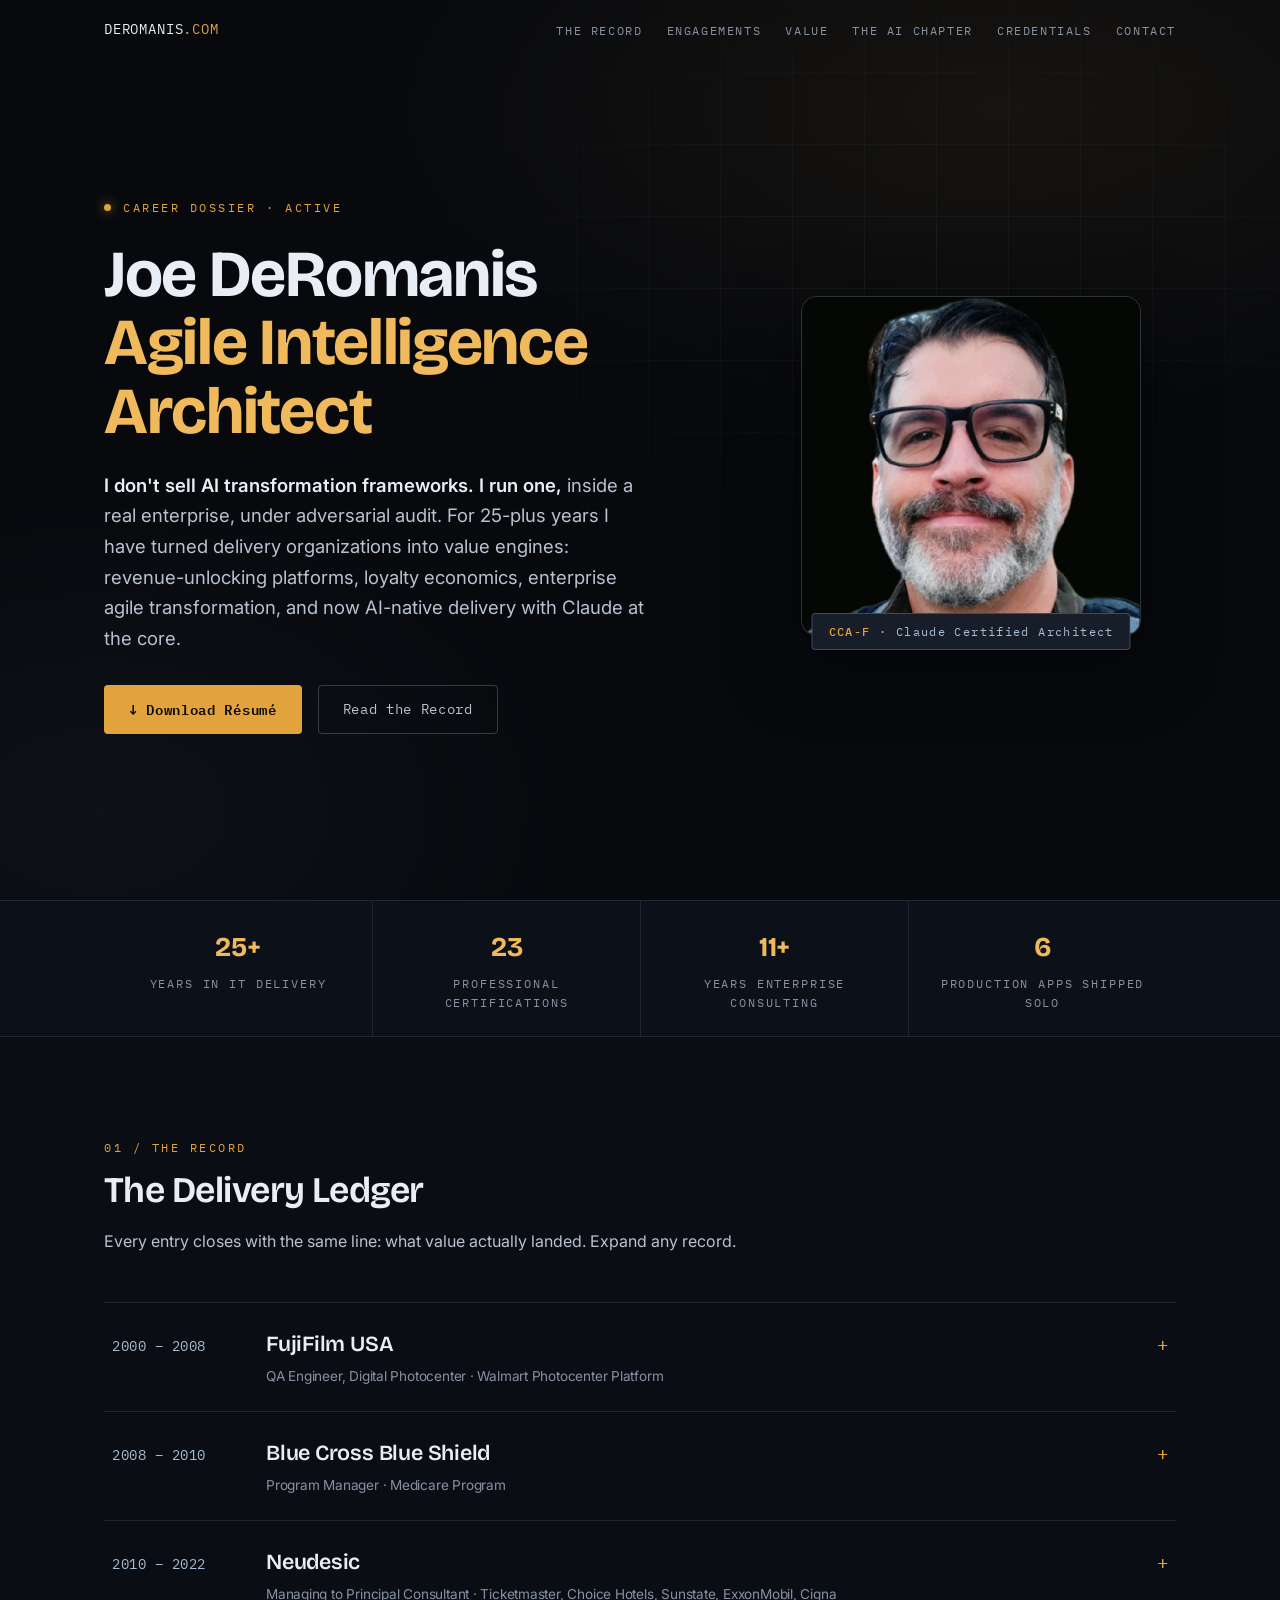
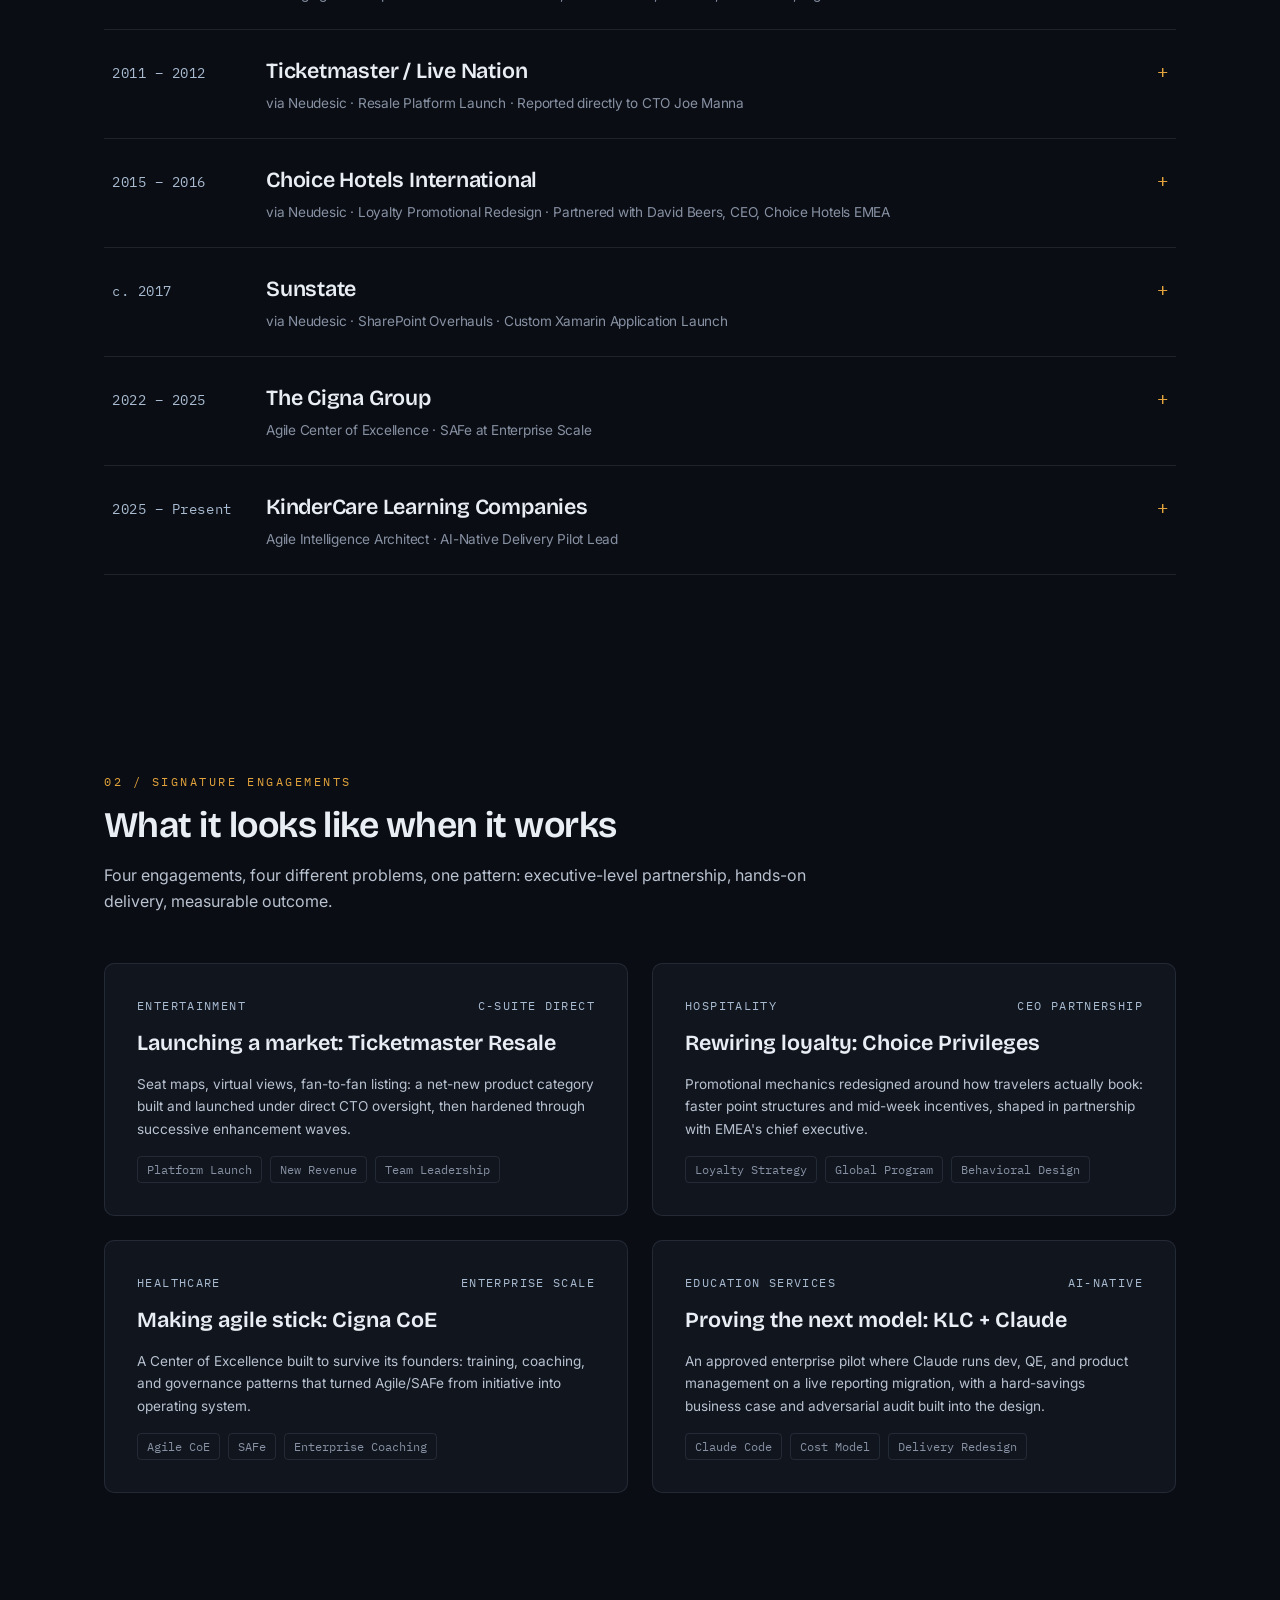
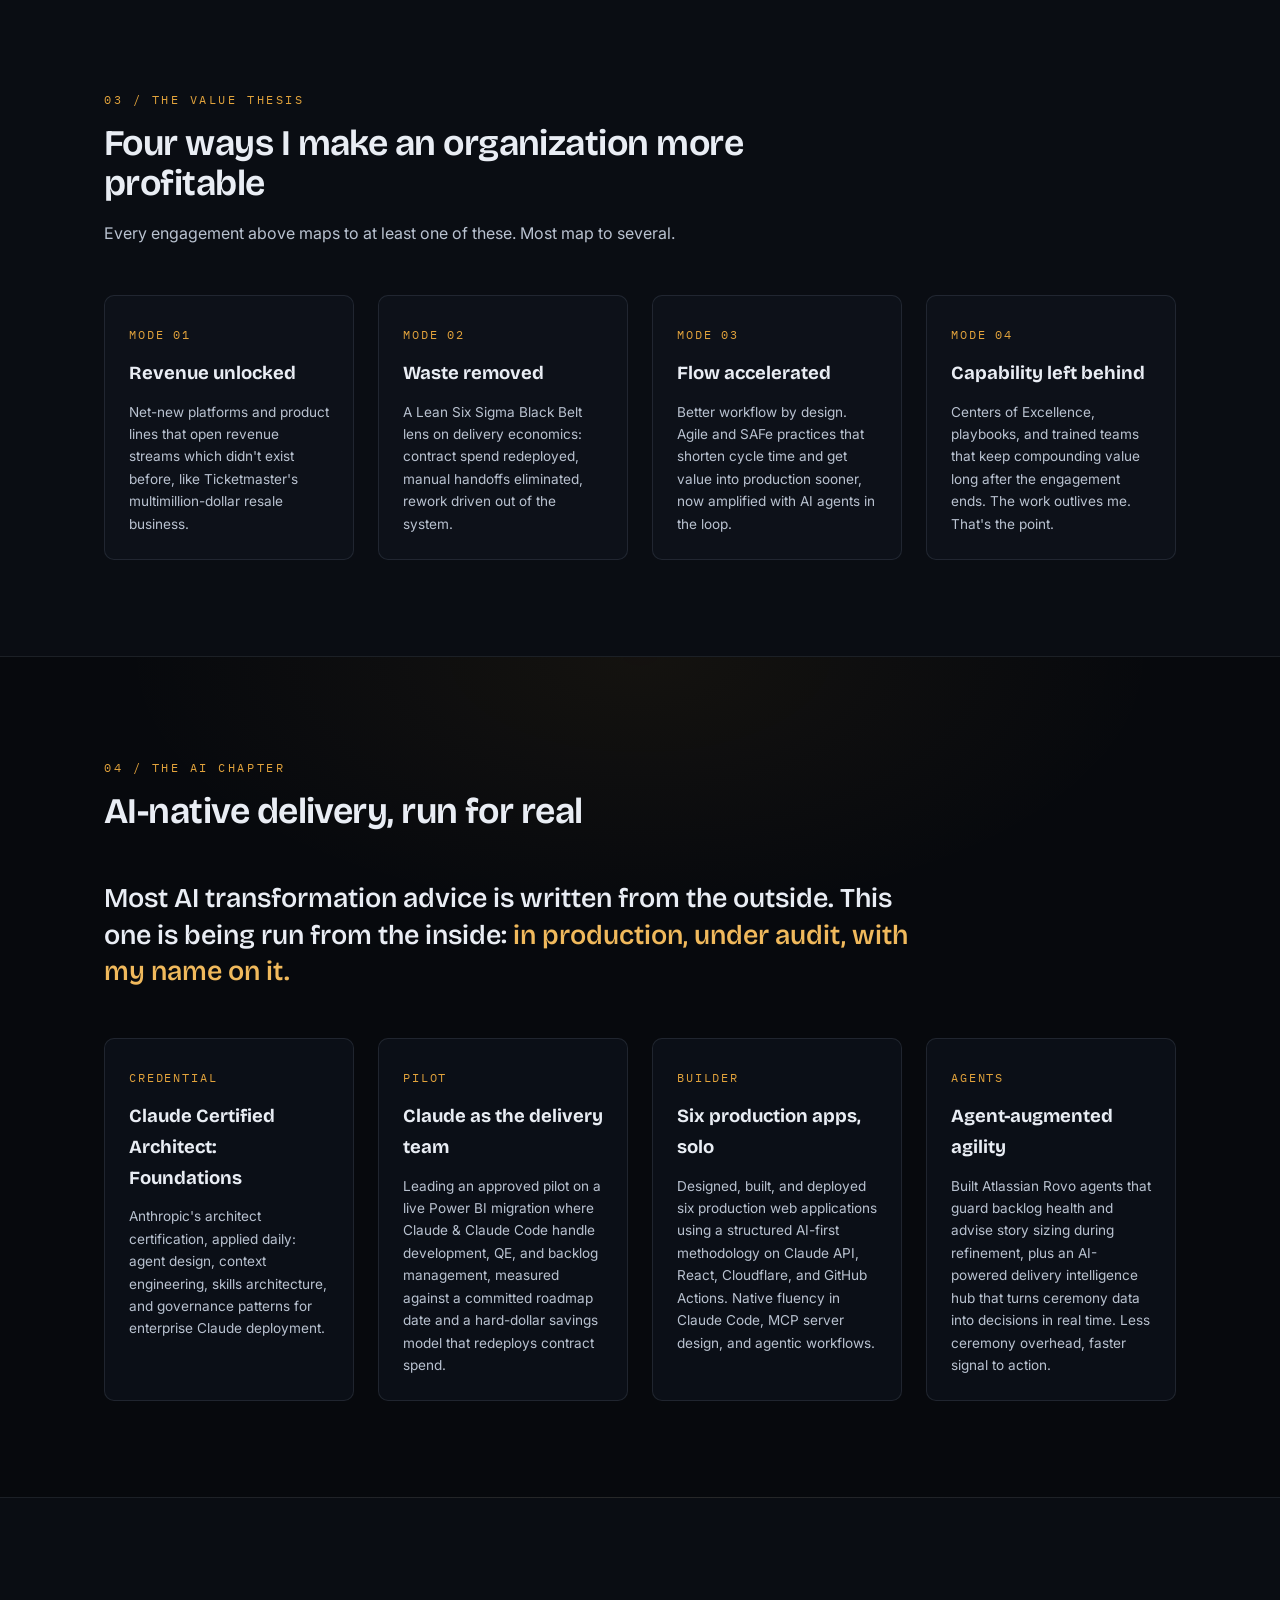
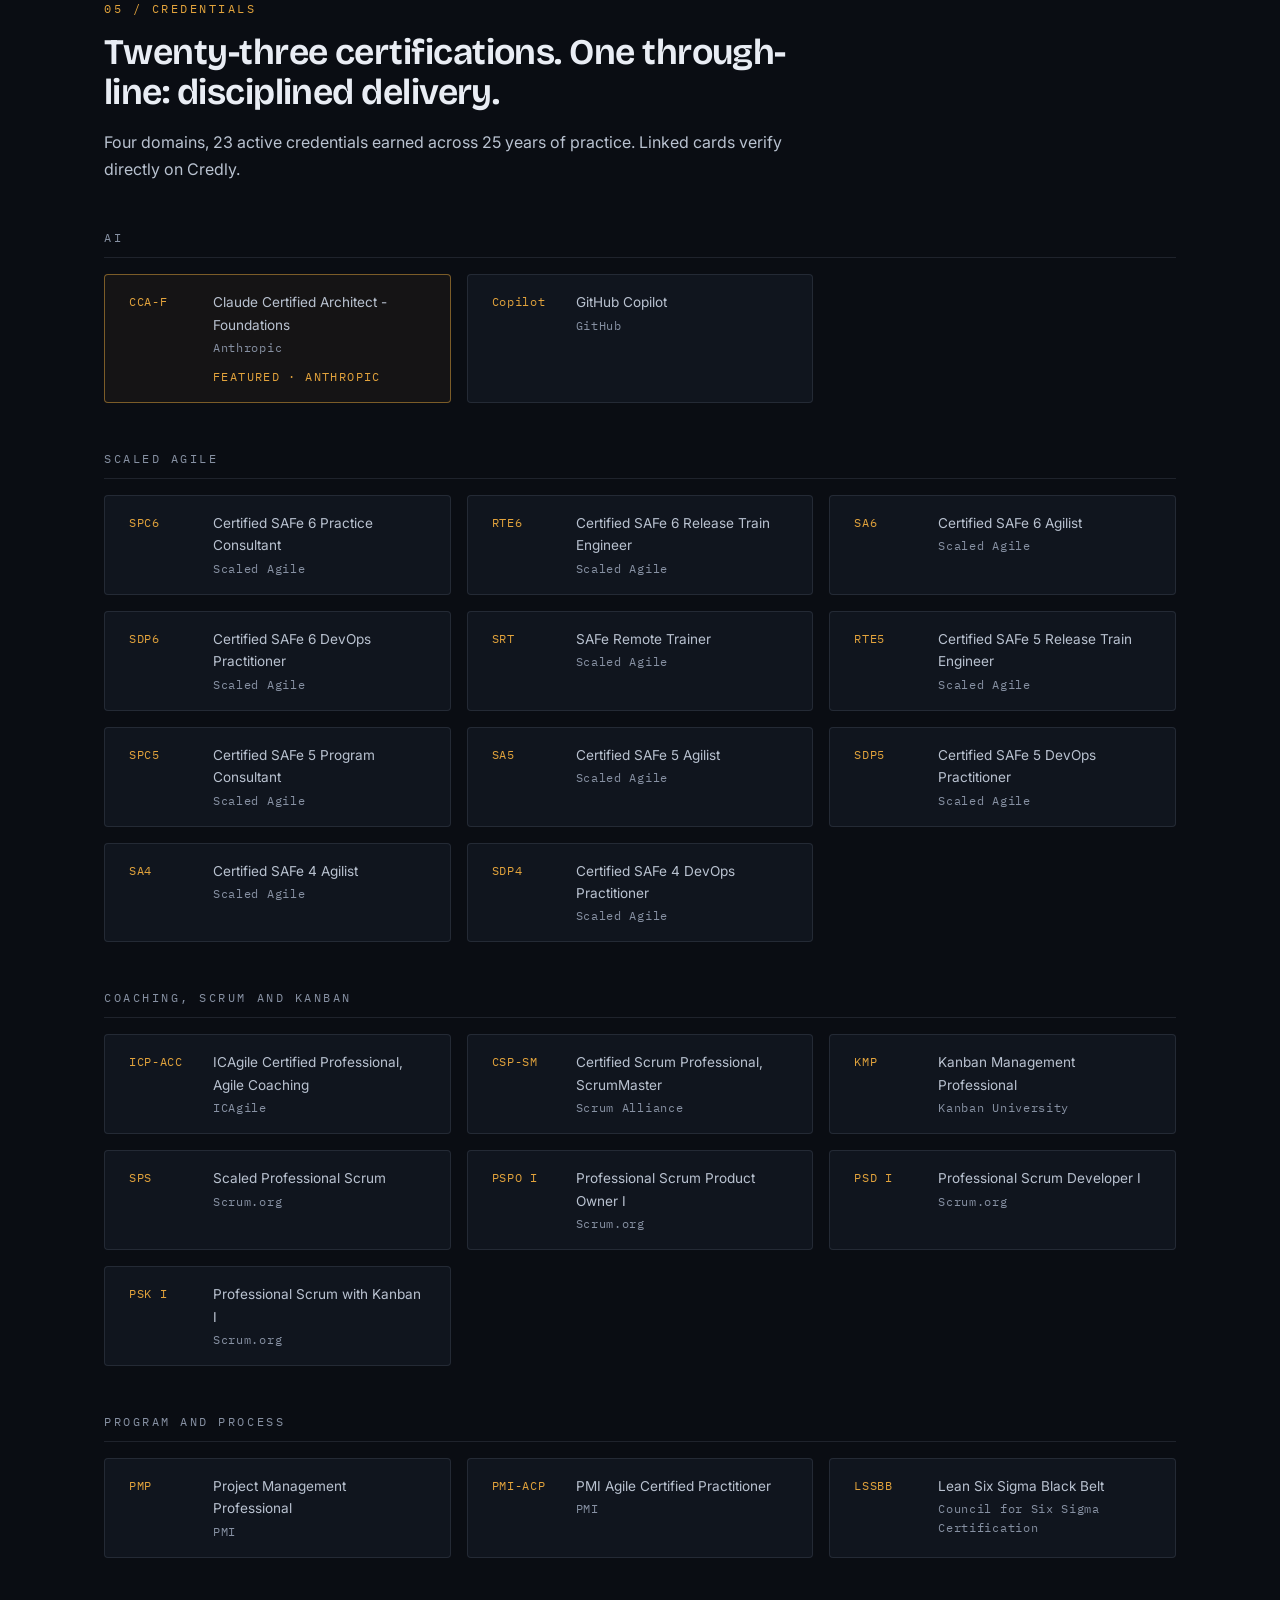
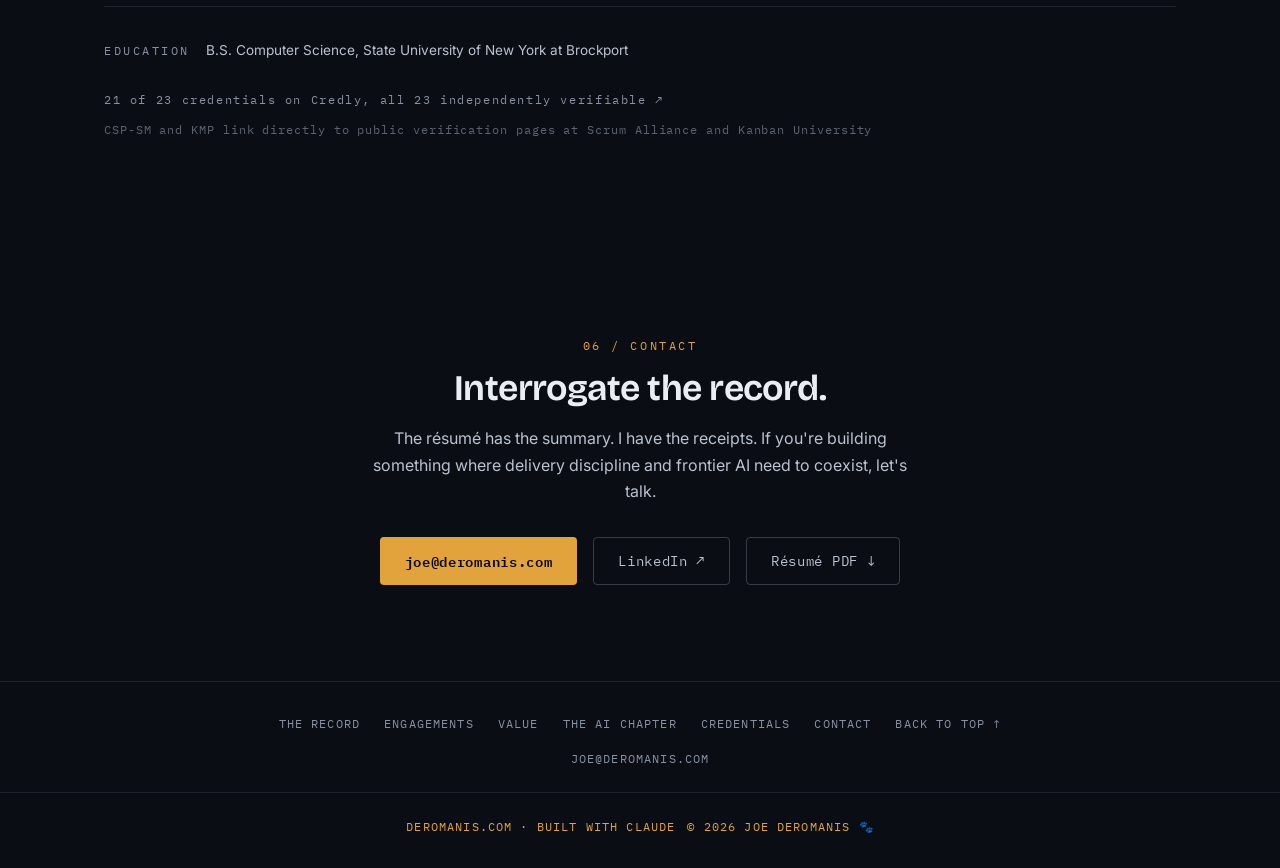
==== commit b5952169: "Footer: clean name wrap on mobile Split copyright line into two nowrap spans so wrapping never bisec" ====
--- a/index.html
+++ b/index.html
@@ -700,7 +700,8 @@
     <a href="mailto:joe@deromanis.com" class="footer-email">joe@deromanis.com</a>
   </div>
   <div class="footer-copy">
-    DEROMANIS<span>.COM</span> · BUILT WITH CLAUDE · © <span id="year"></span> JOE DEROMANIS 🐾
+    <span class="footer-copy-left">DEROMANIS<span>.COM</span> · BUILT WITH CLAUDE</span>
+    <span class="footer-copy-right">© <span id="year"></span> JOE DEROMANIS 🐾</span>
   </div>
 </footer>
 
--- a/styles.css
+++ b/styles.css
@@ -702,7 +702,9 @@
 }
 .footer-nav-links a:hover, .footer-nav-links a:focus-visible,
 .footer-email:hover, .footer-email:focus-visible { color: var(--accent-bright); }
-.footer-copy { color: var(--text-muted); }
+.footer-copy { color: var(--text-muted); display: flex; flex-wrap: wrap; justify-content: center; gap: 0 var(--s3); }
+.footer-copy-left, .footer-copy-right { white-space: nowrap; }
+@media (max-width: 560px) { .footer-copy { flex-direction: column; align-items: center; gap: var(--s1); } }
 
 /* ── Reveal on scroll ─────────────────────────────── */
 .reveal {
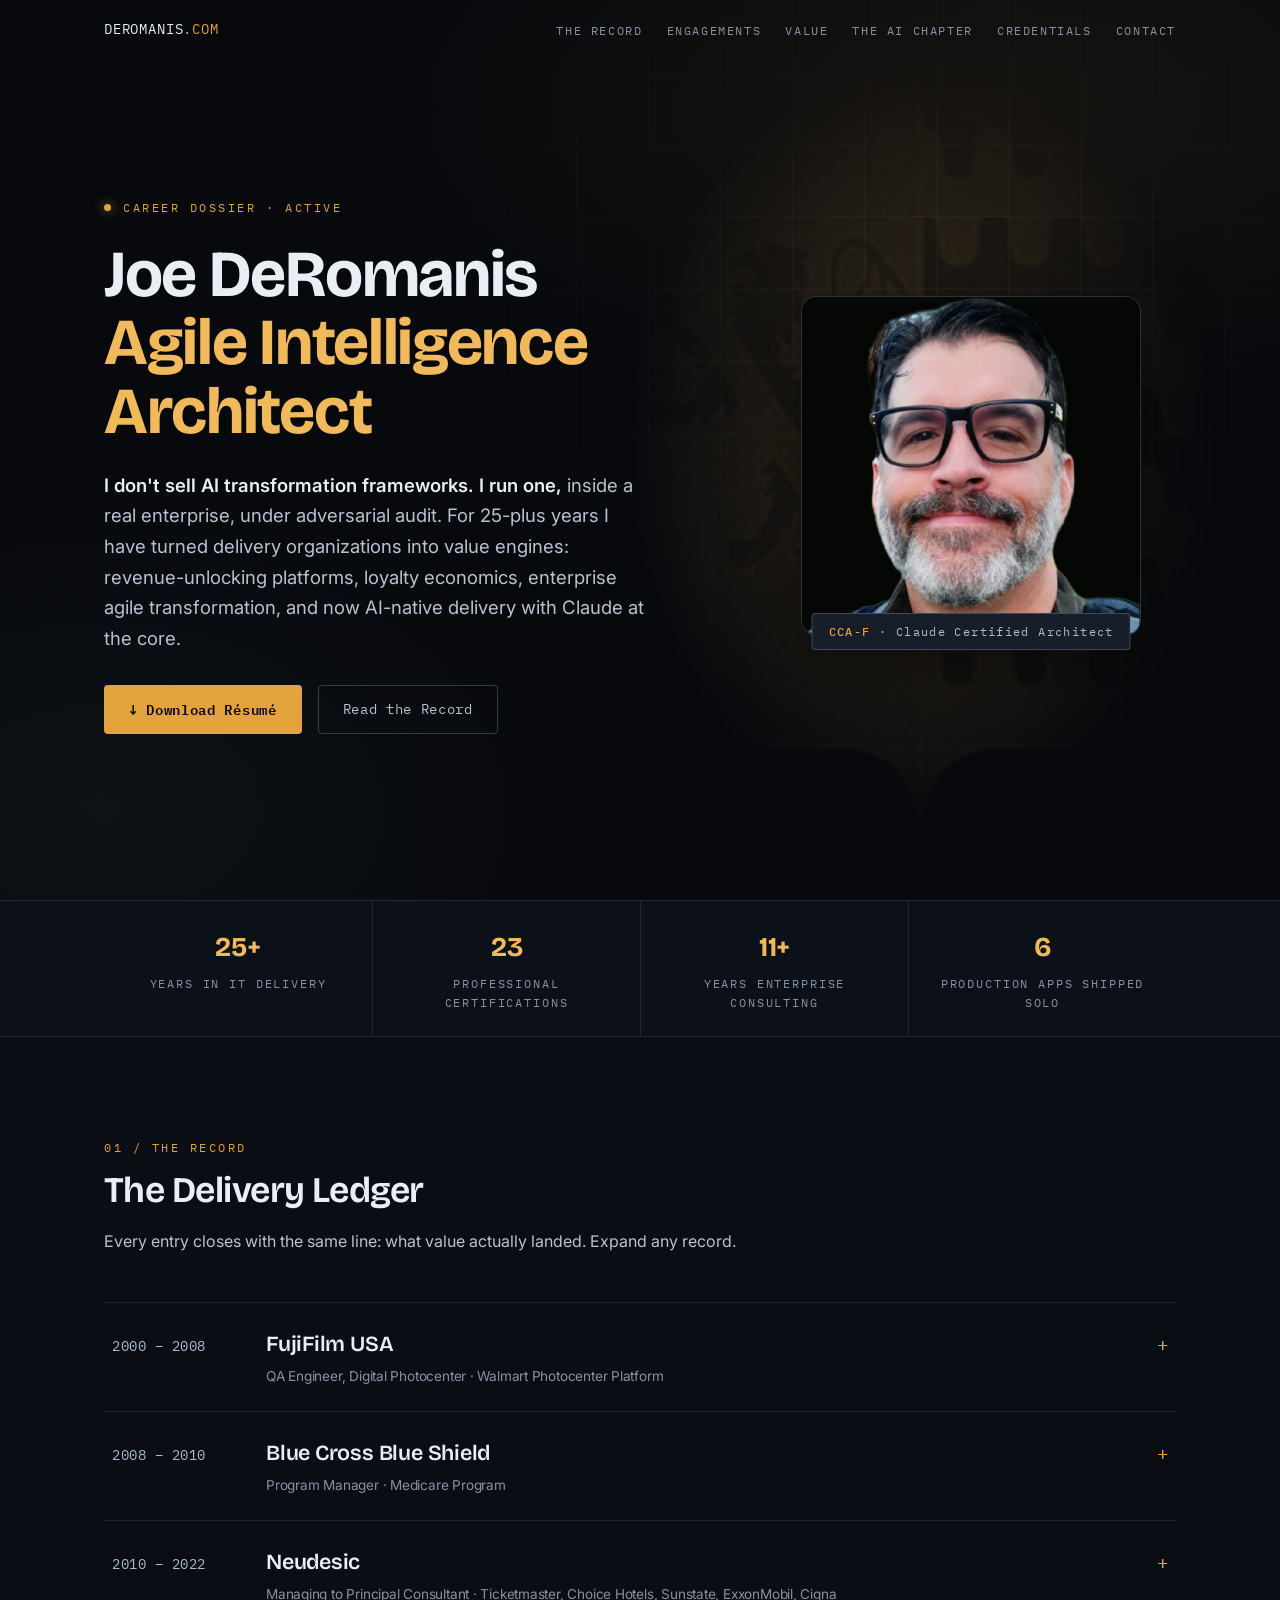
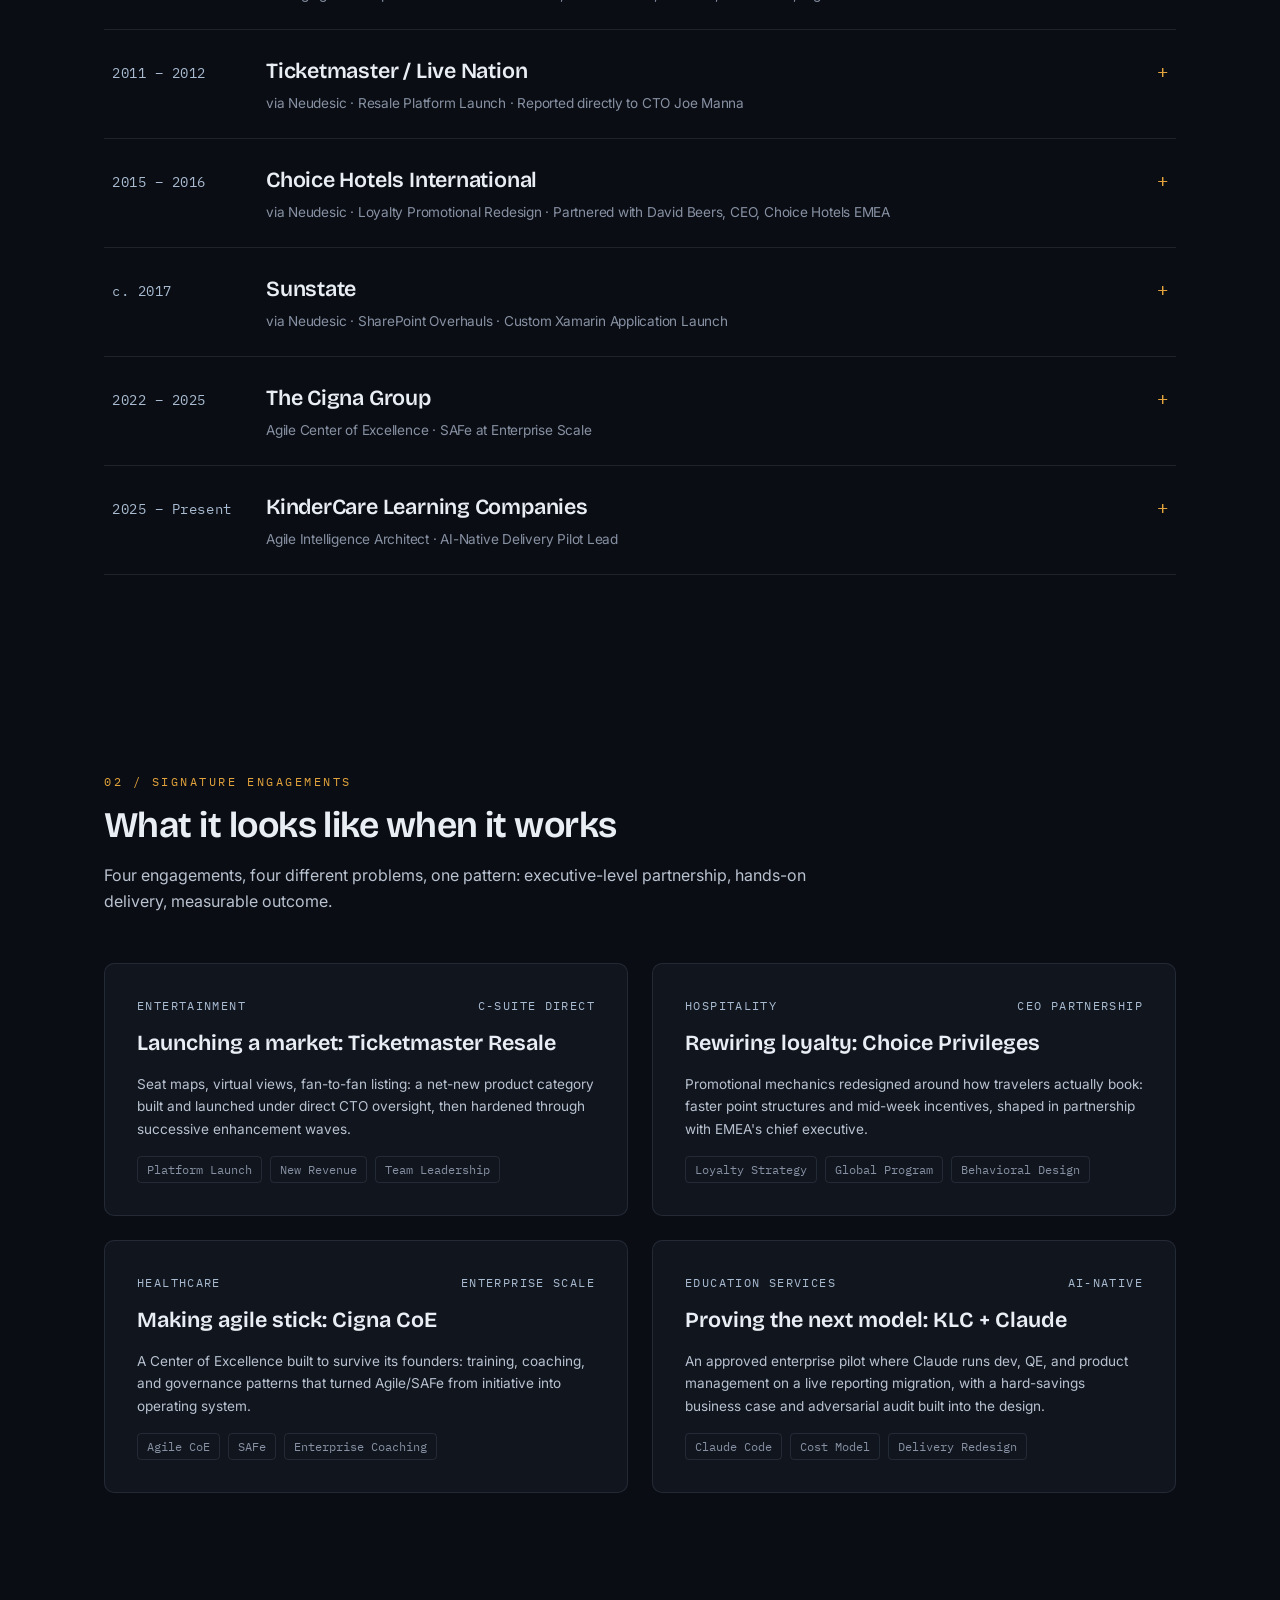
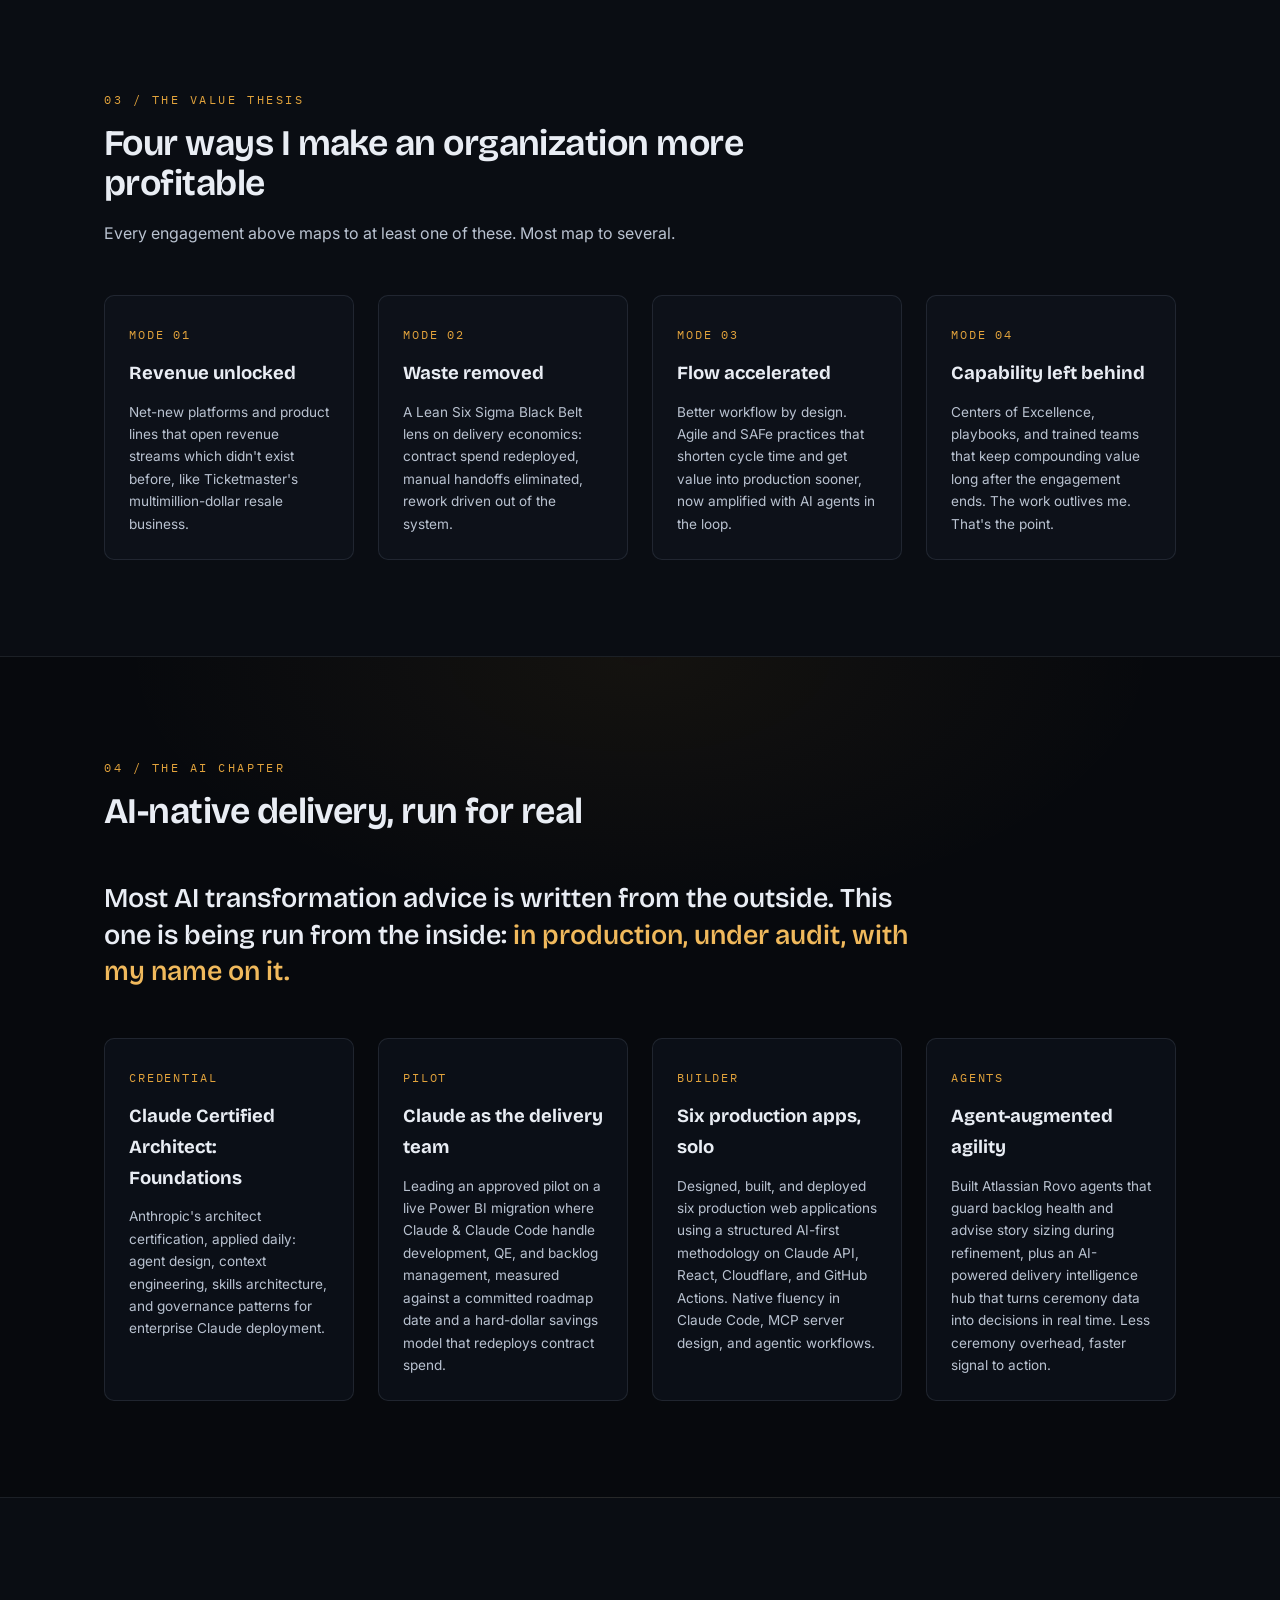
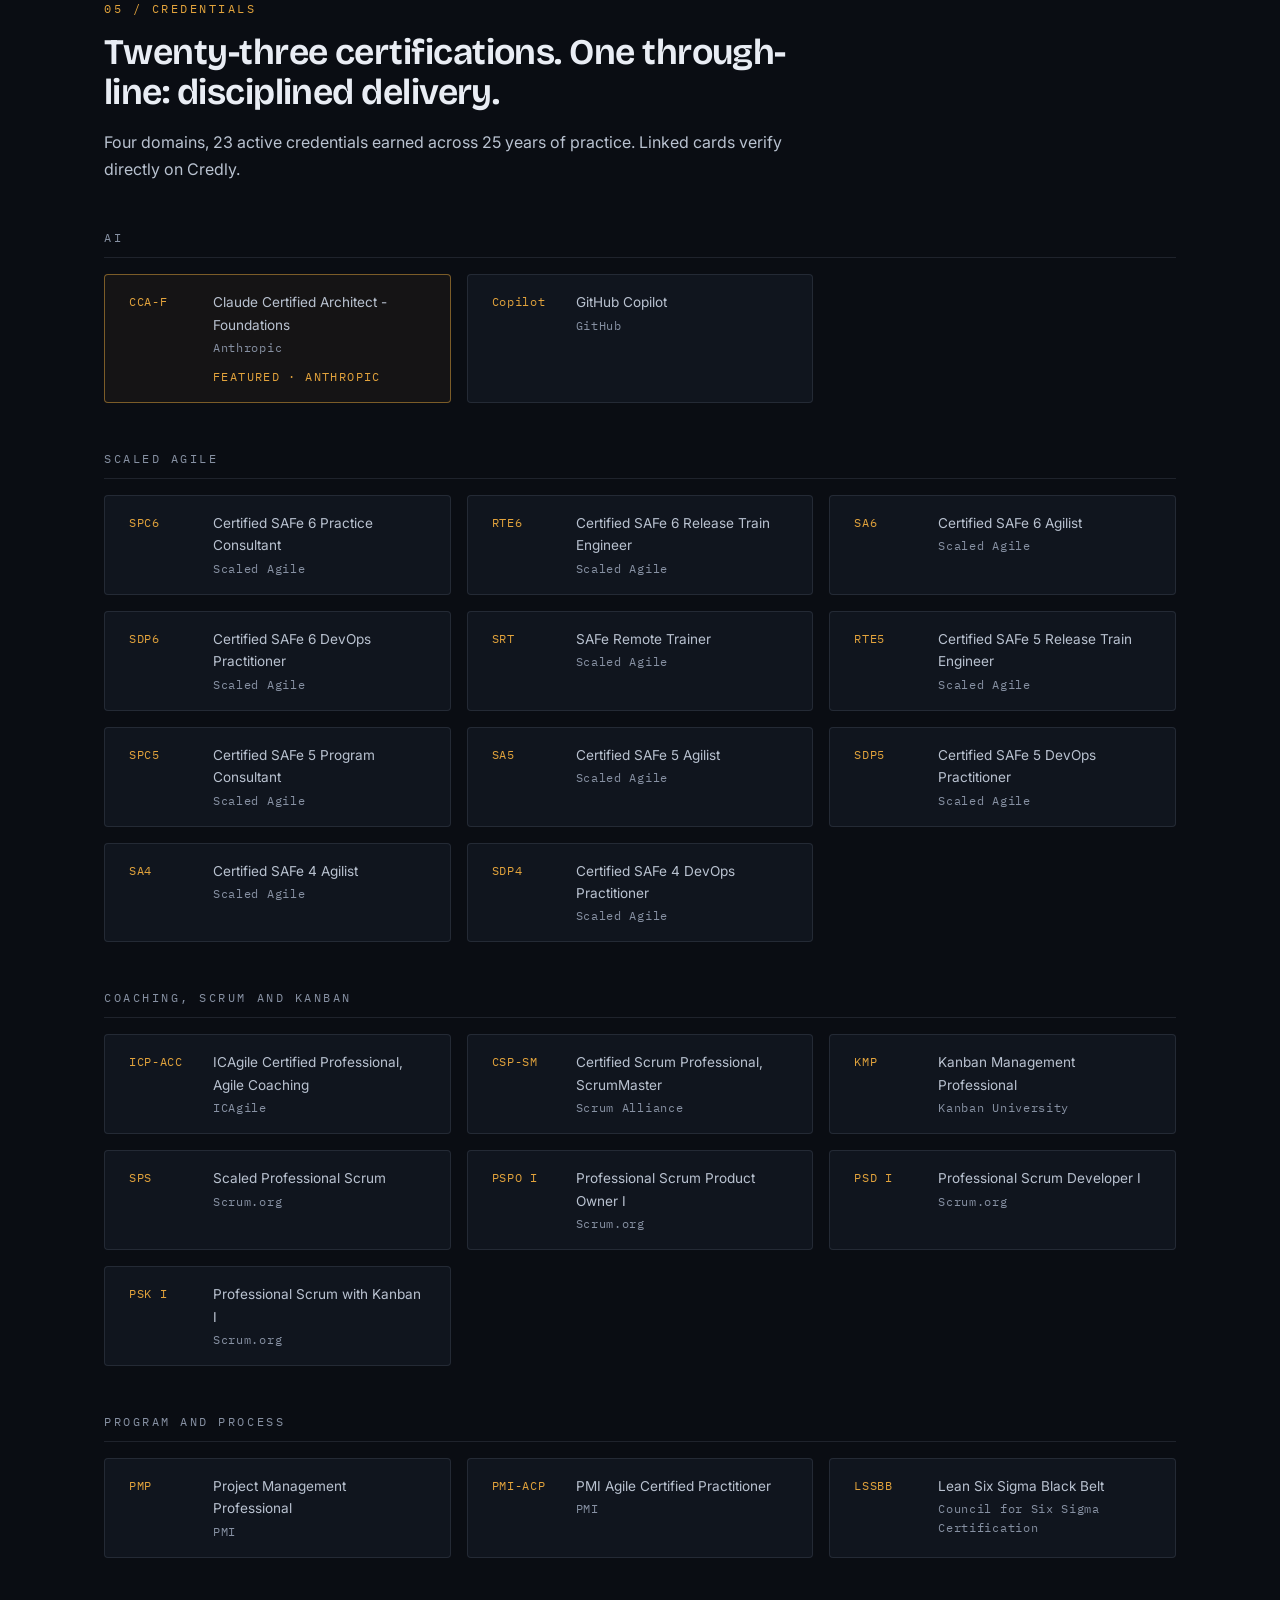
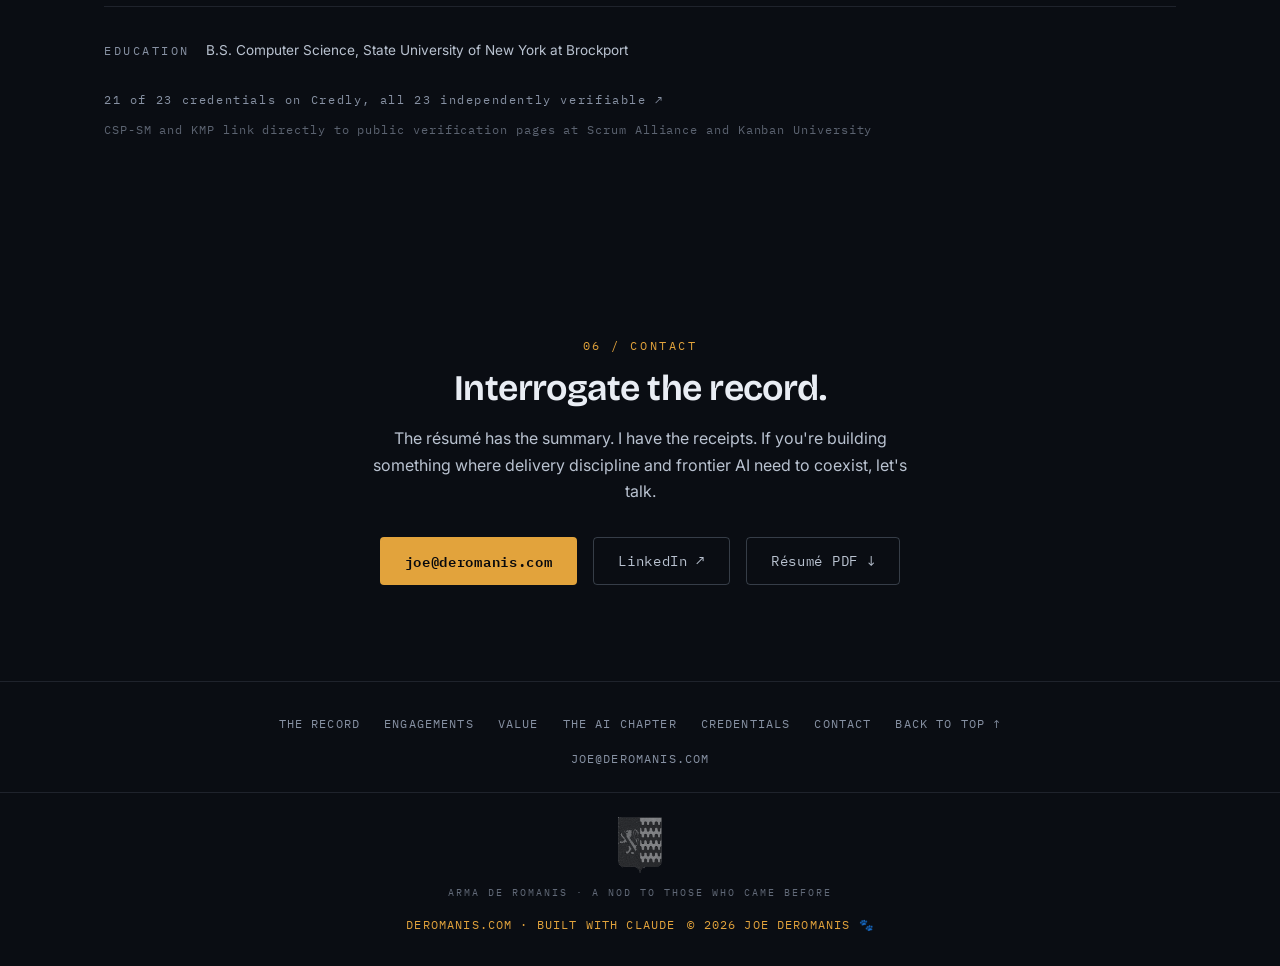
==== commit 6dfaef31: "Add De Romanis family arms as hero watermark and footer sigil - Hero: amber-toned crest watermark be" ====
--- a/index.html
+++ b/index.html
@@ -84,6 +84,8 @@
 
 <!-- ═══ HERO ═══ -->
 <header class="hero" id="top">
+  <!-- Family arms: armoriale.it, "Coa fam ITA de romanis", CC BY-NC-SA 3.0 -->
+  <img class="crest-watermark" src="assets/crest-modern-mono.png" alt="" aria-hidden="true" decoding="async">
   <div class="container hero-grid">
     <div>
       <div class="hero-kicker">
@@ -699,6 +701,8 @@
     </div>
     <a href="mailto:joe@deromanis.com" class="footer-email">joe@deromanis.com</a>
   </div>
+  <img class="crest-sigil" src="assets/crest-modern.png" alt="Arms of the De Romanis family" title="Arms of the De Romanis family">
+  <span class="crest-lineage">Arma De Romanis · A nod to those who came before</span>
   <div class="footer-copy">
     <span class="footer-copy-left">DEROMANIS<span>.COM</span> · BUILT WITH CLAUDE</span>
     <span class="footer-copy-right">© <span id="year"></span> JOE DEROMANIS 🐾</span>
--- a/styles.css
+++ b/styles.css
@@ -217,7 +217,30 @@
   background-size: 72px 72px;
   mask-image: radial-gradient(760px 480px at 72% 30%, rgba(0,0,0,0.5), transparent 75%);
   pointer-events: none;
-}
+  z-index: 1;
+}
+
+/* Family arms watermark */
+.hero { overflow: hidden; }
+.hero .container { position: relative; z-index: 2; }
+.crest-watermark {
+  position: absolute;
+  right: 60px;
+  top: 50%;
+  transform: translateY(-50%);
+  width: 600px;
+  height: auto;
+  opacity: 0.17;
+  pointer-events: none;
+  user-select: none;
+  z-index: 0;
+  mask-image: radial-gradient(closest-side at 50% 50%, #000 35%, transparent 100%);
+  -webkit-mask-image: radial-gradient(closest-side at 50% 50%, #000 35%, transparent 100%);
+}
+@media (max-width: 820px) {
+  .crest-watermark { right: -120px; width: 440px; opacity: 0.12; }
+}
+
 .hero-grid {
   display: grid;
   grid-template-columns: 1.35fr 0.9fr;
@@ -675,6 +698,30 @@
   letter-spacing: 0.1em;
 }
 footer span { color: var(--accent); }
+
+/* Family arms sigil */
+.crest-sigil {
+  display: block;
+  width: 44px;
+  height: auto;
+  margin: 0 auto 12px;
+  opacity: 0.5;
+  filter: grayscale(1) brightness(1.15);
+  transition: opacity 0.5s var(--ease), filter 0.5s var(--ease);
+}
+.crest-sigil:hover, .crest-sigil:focus-visible { opacity: 1; filter: none; }
+.crest-lineage {
+  display: block;
+  font-size: 0.62rem;
+  letter-spacing: 0.2em;
+  text-transform: uppercase;
+  color: var(--text-muted);
+  opacity: 0.7;
+  margin-bottom: 14px;
+}
+@media (prefers-reduced-motion: reduce) {
+  .crest-sigil { transition: none; }
+}
 .footer-nav {
   display: flex;
   flex-direction: column;
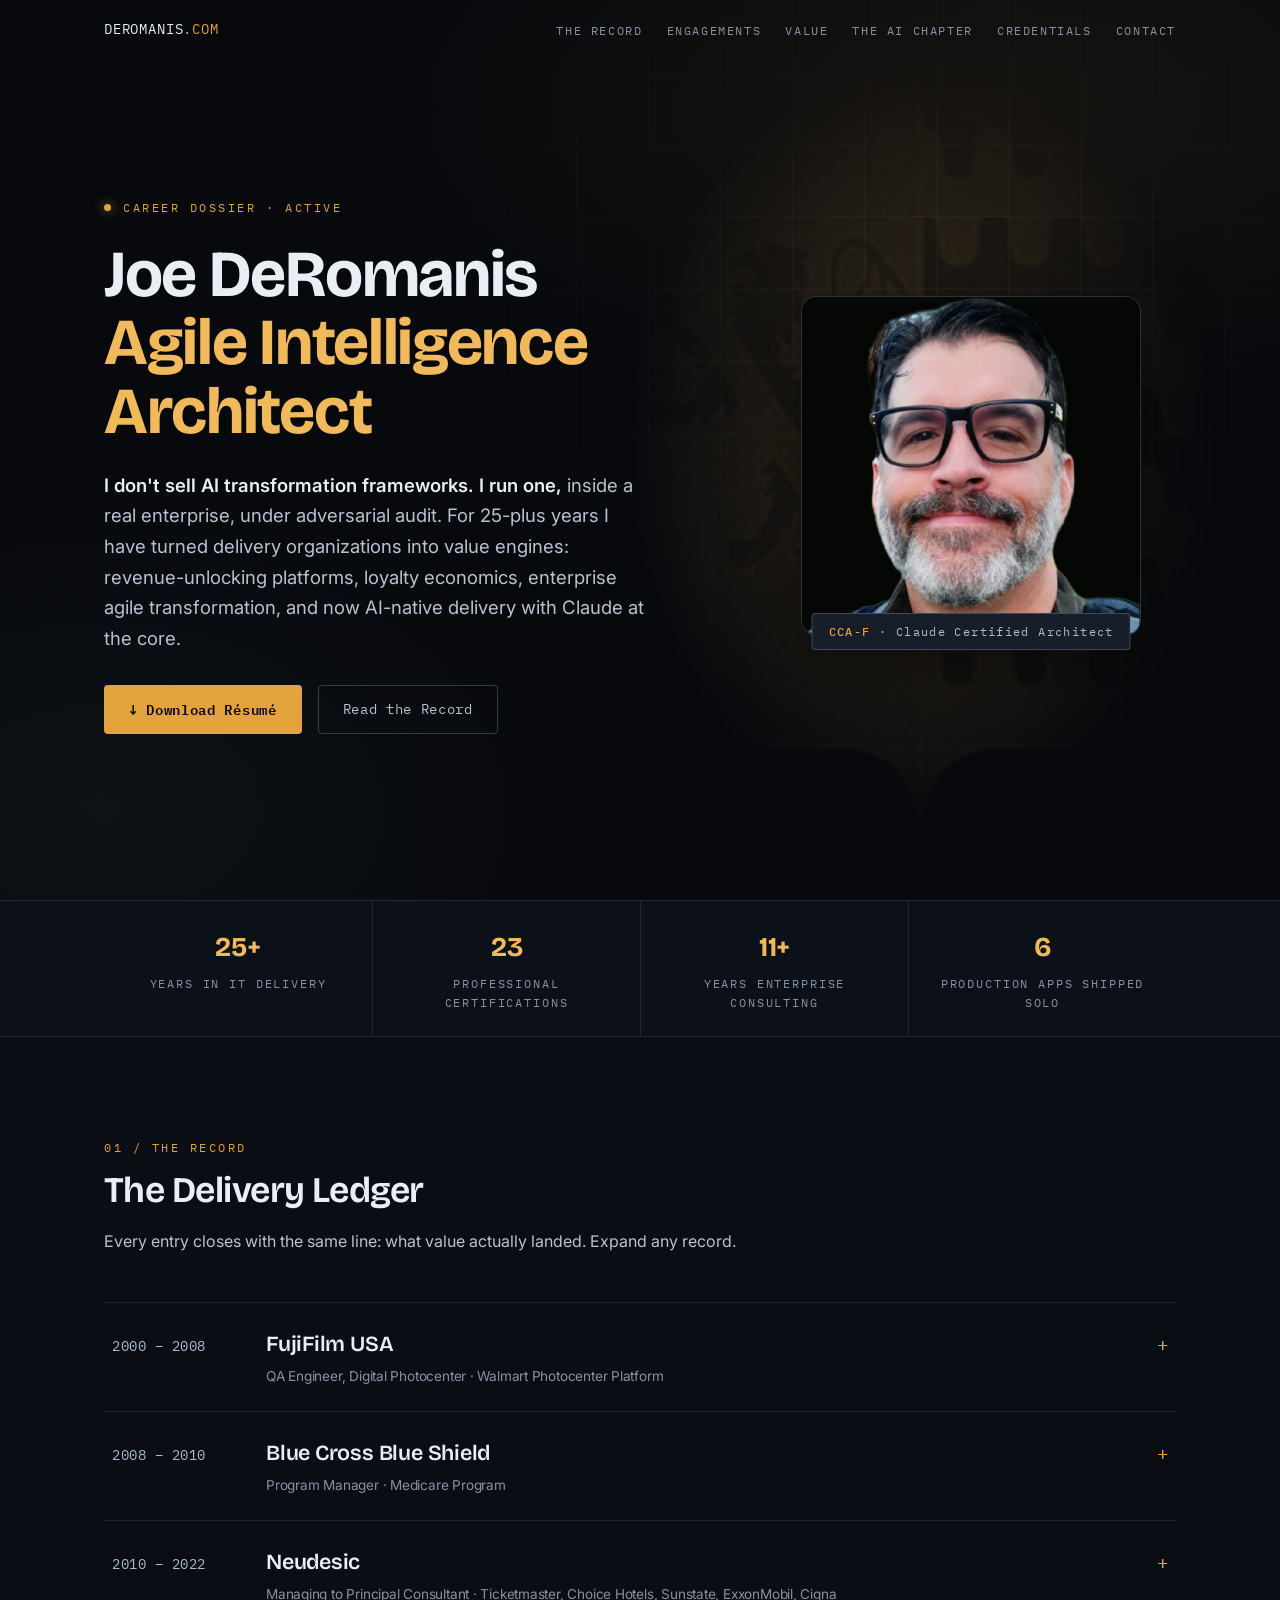
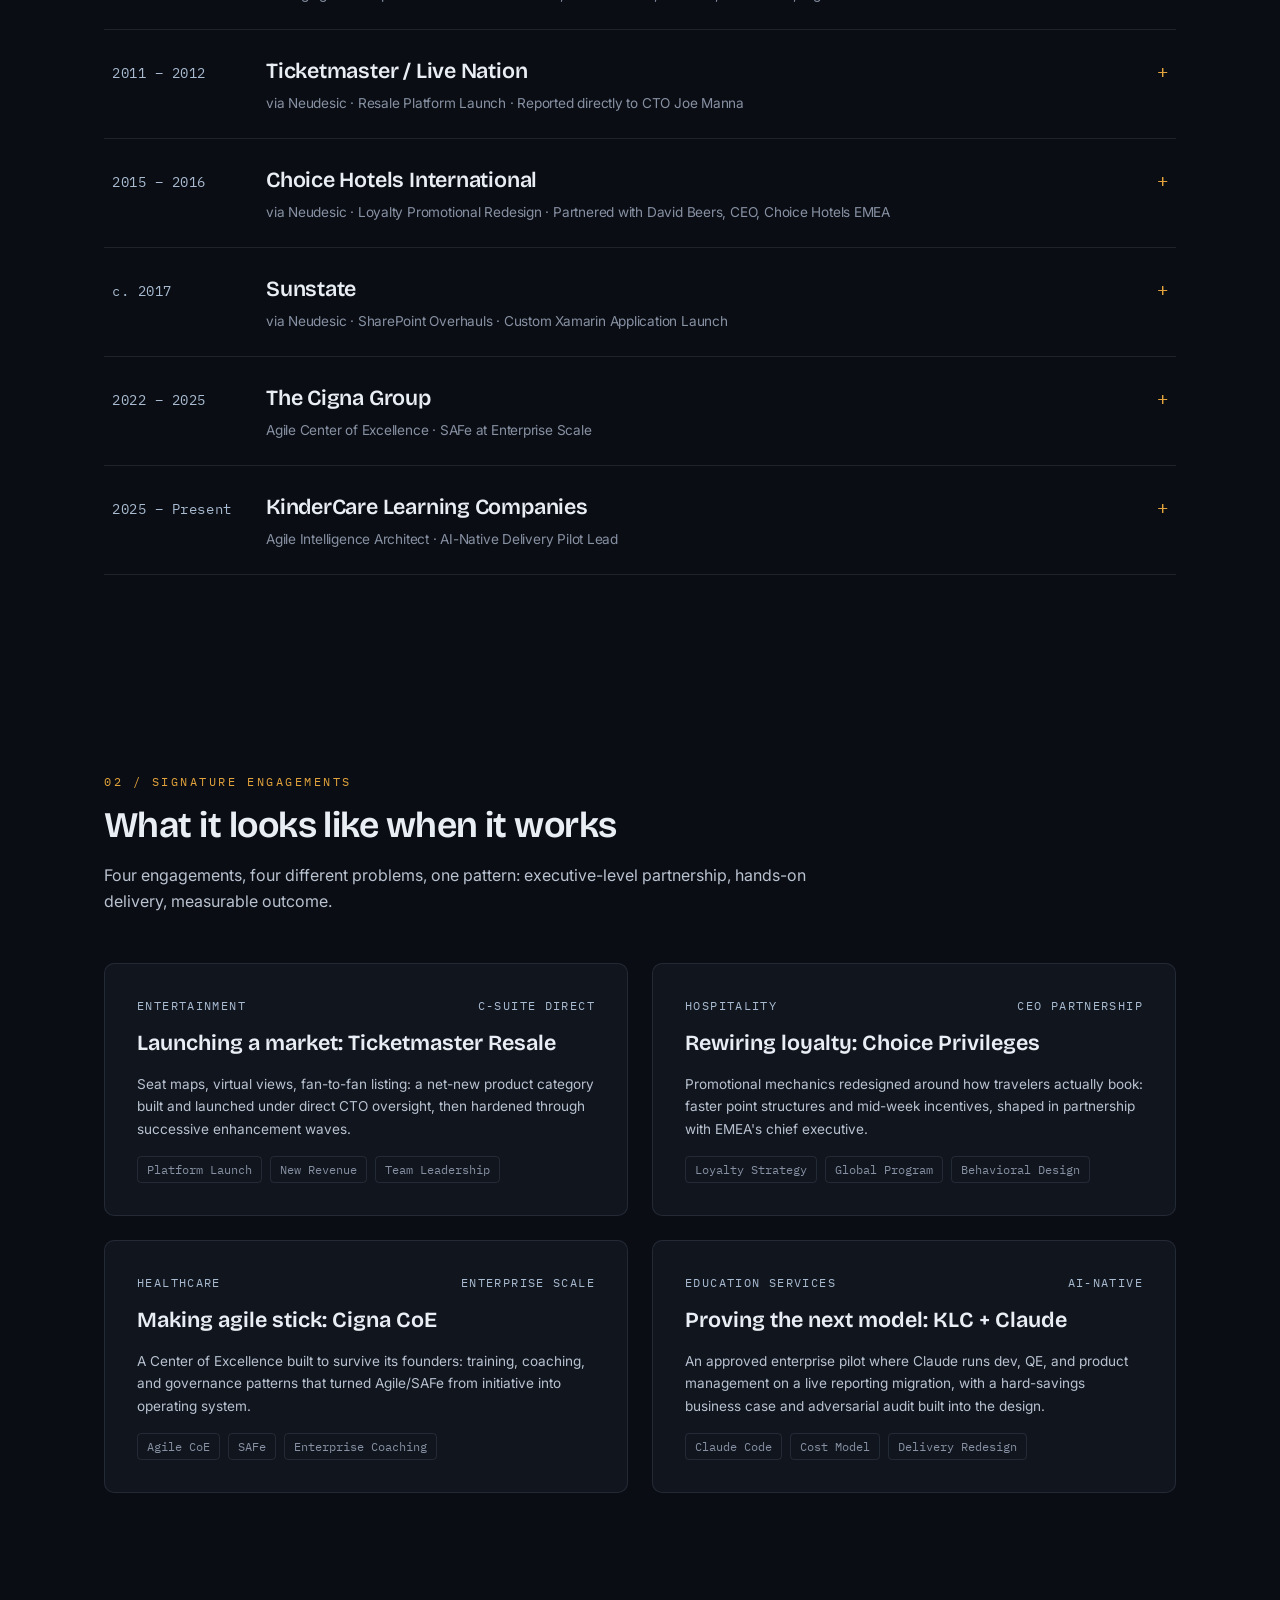
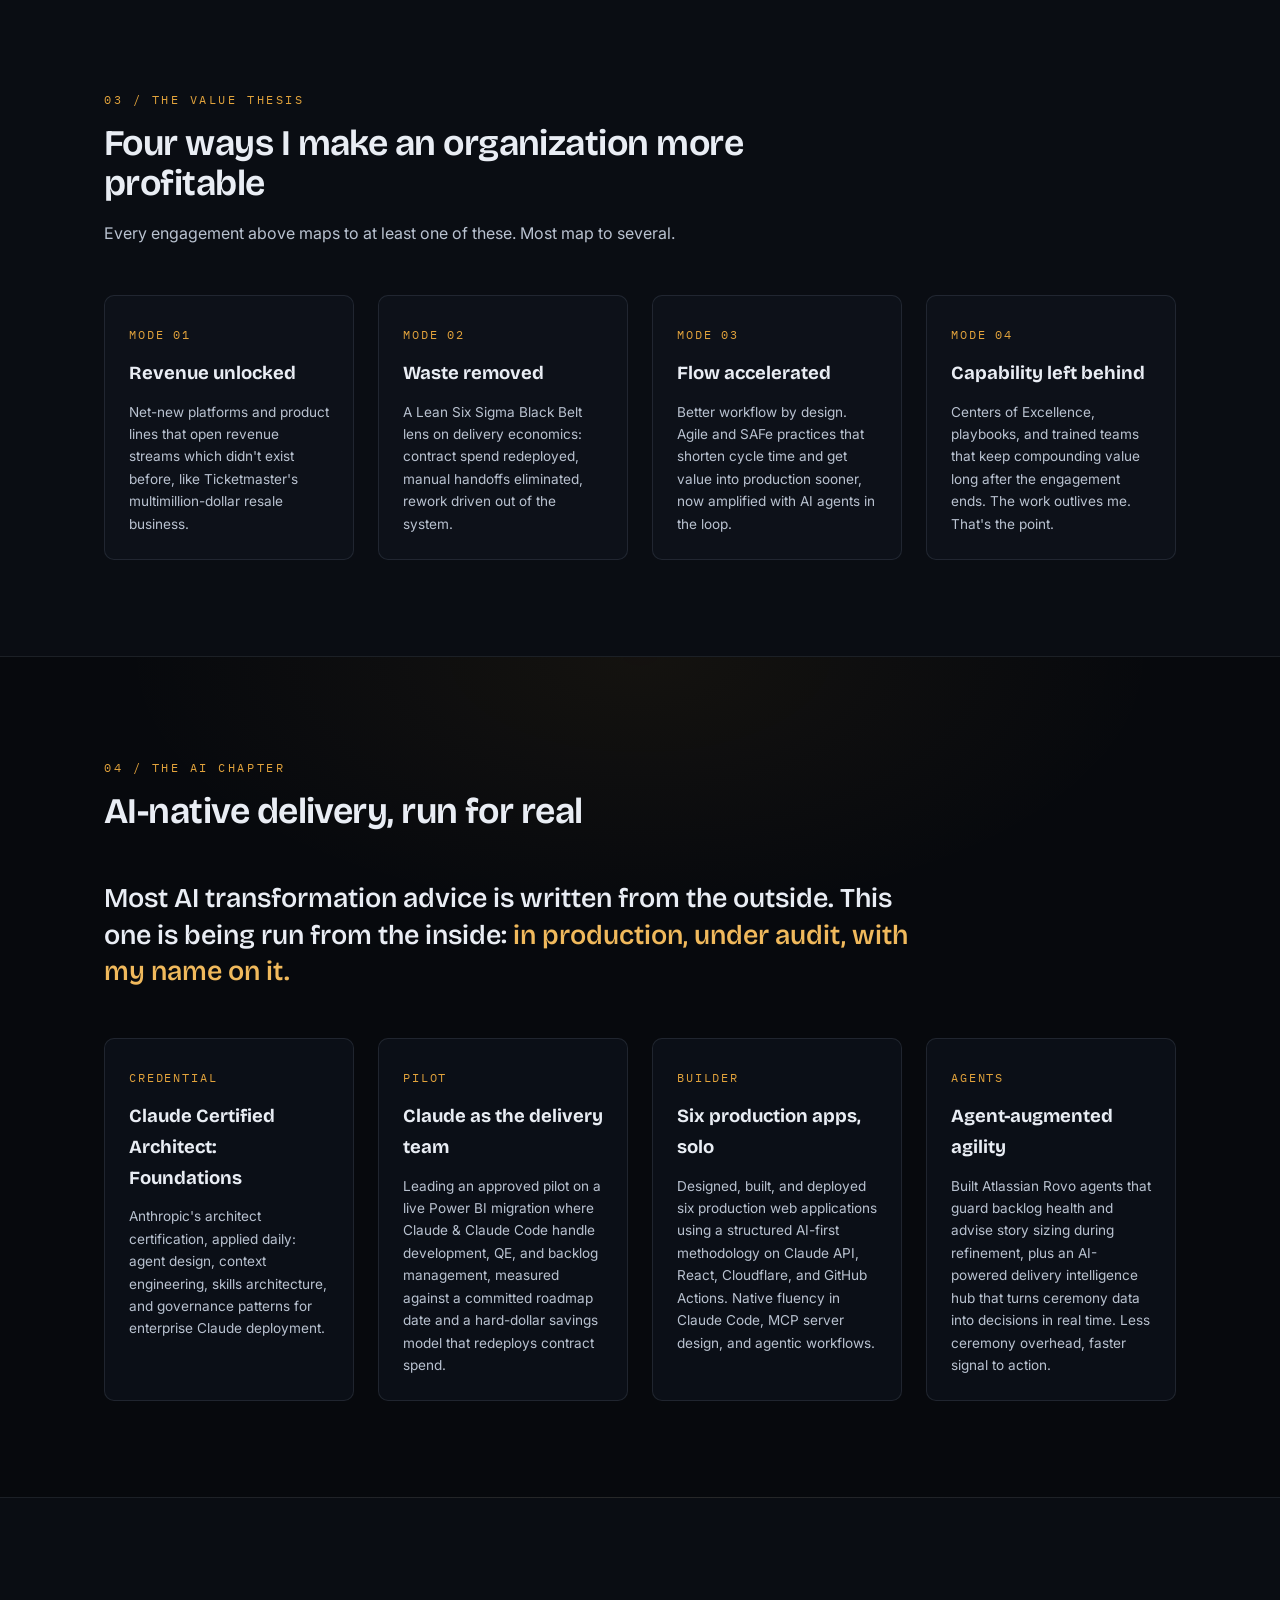
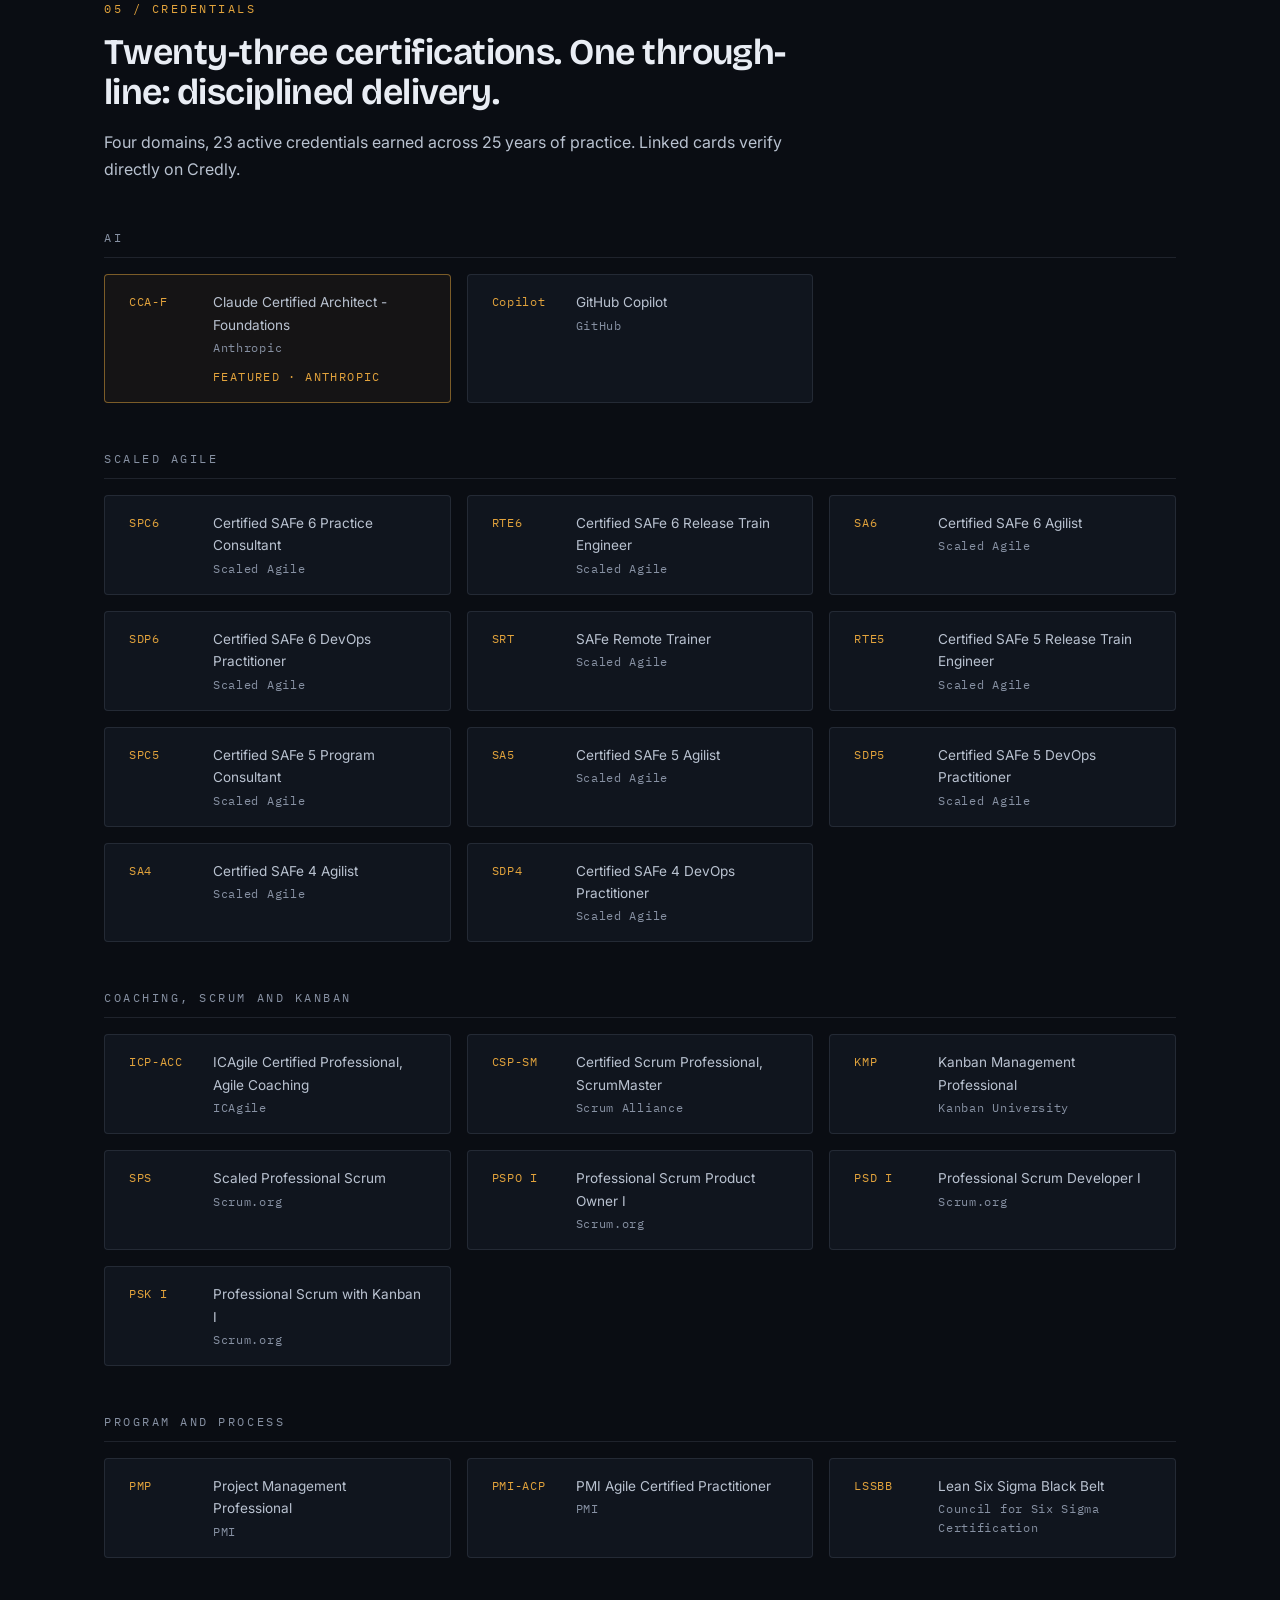
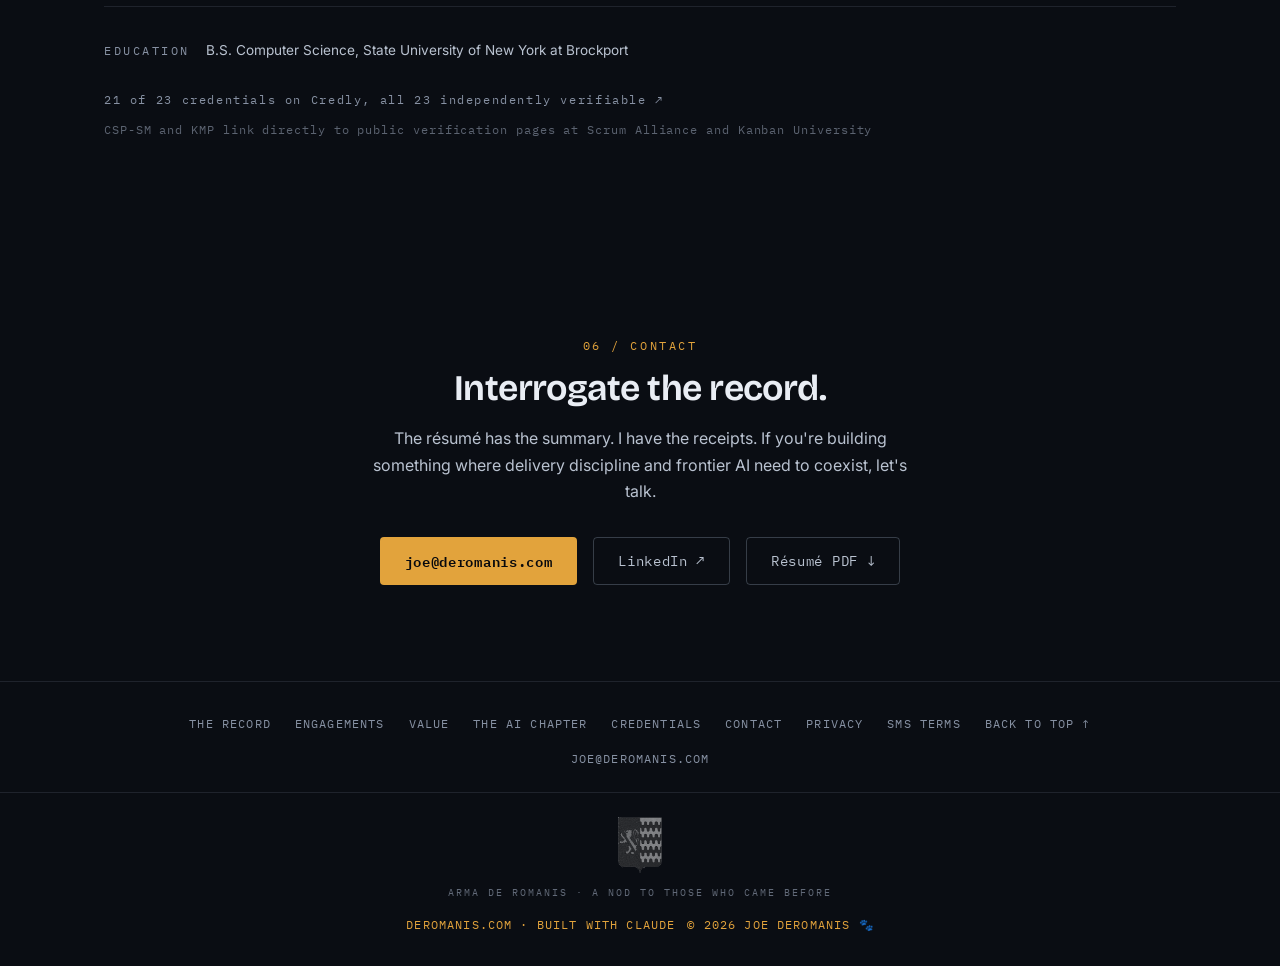
==== commit 3f6b1f2f: "Add SMS opt-in, privacy, and terms pages for A2P 10DLC Adds /sms/ plus privacy and SMS terms, and fo" ====
--- a/index.html
+++ b/index.html
@@ -697,6 +697,8 @@
       <a href="#ai">The AI Chapter</a>
       <a href="#certs">Credentials</a>
       <a href="#contact">Contact</a>
+      <a href="/sms/privacy.html">Privacy</a>
+      <a href="/sms/terms.html">SMS Terms</a>
       <a href="#top">Back to top &#x2191;</a>
     </div>
     <a href="mailto:joe@deromanis.com" class="footer-email">joe@deromanis.com</a>
